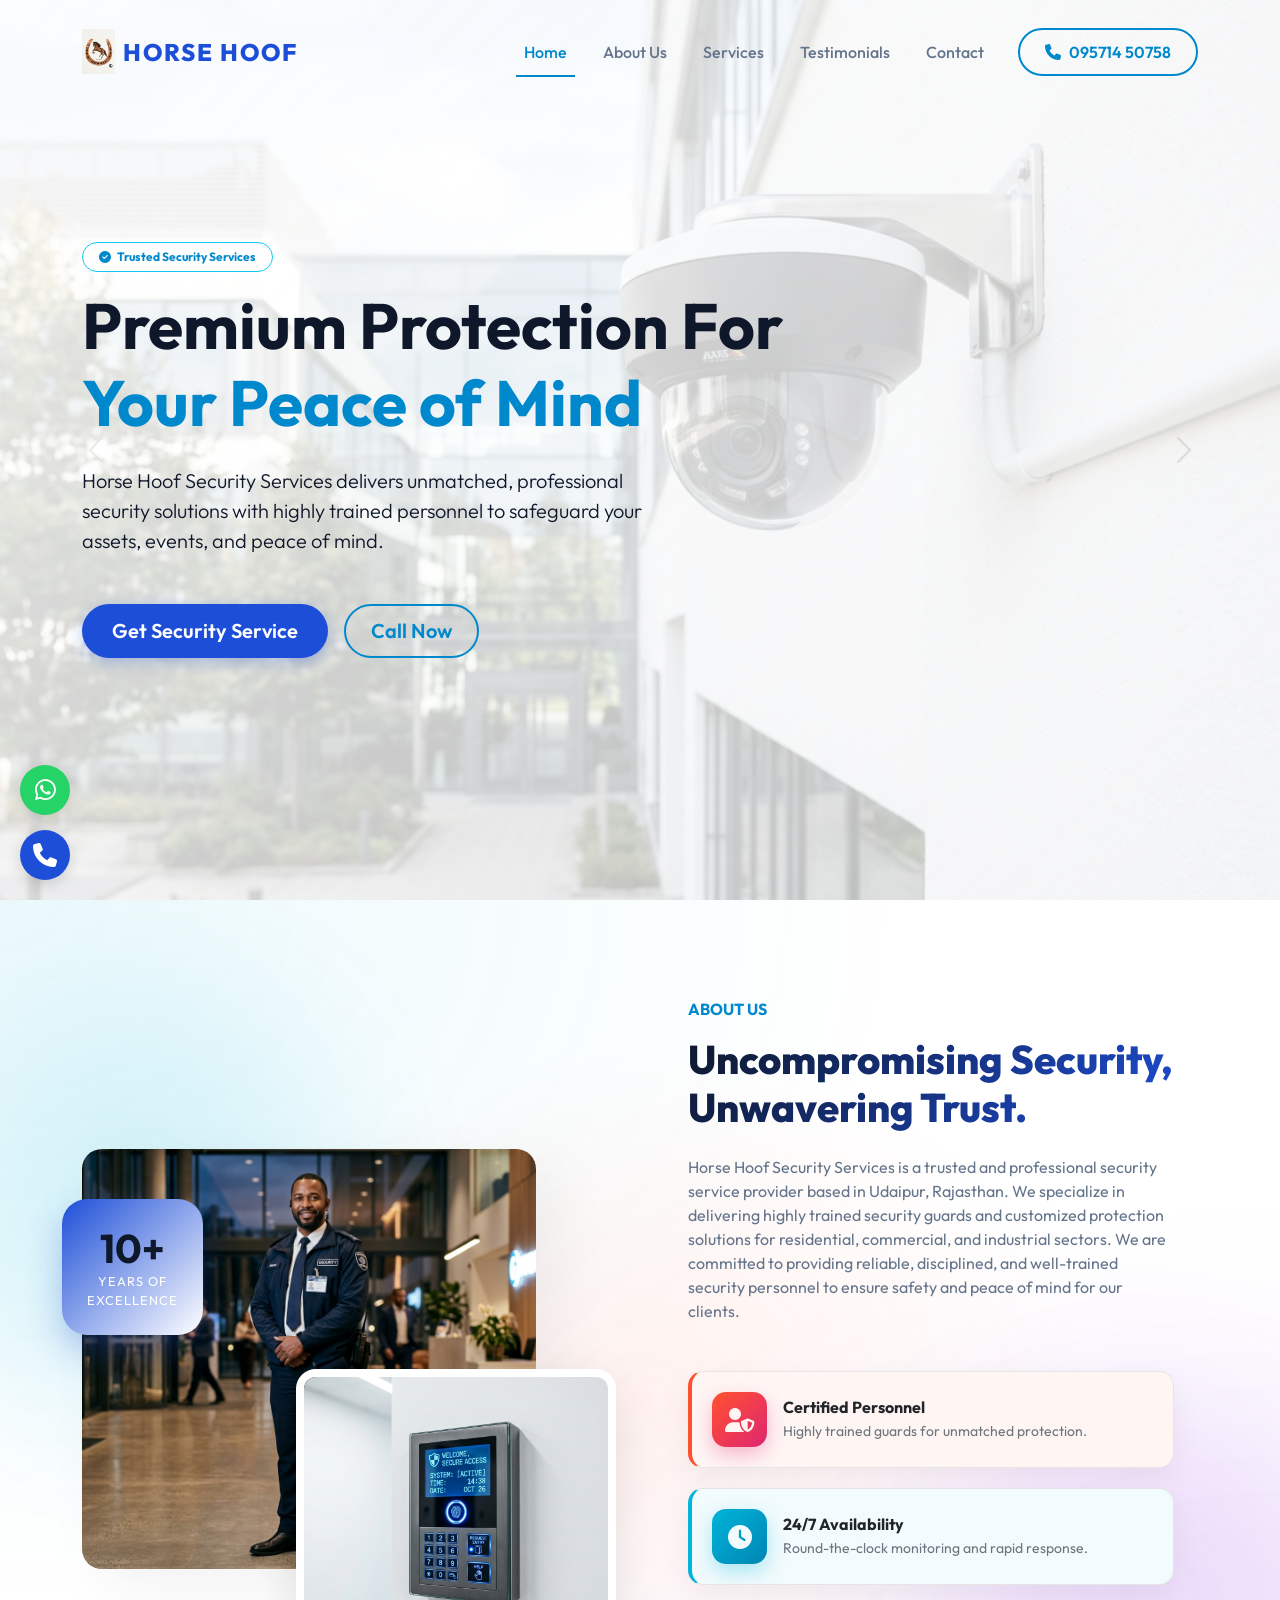
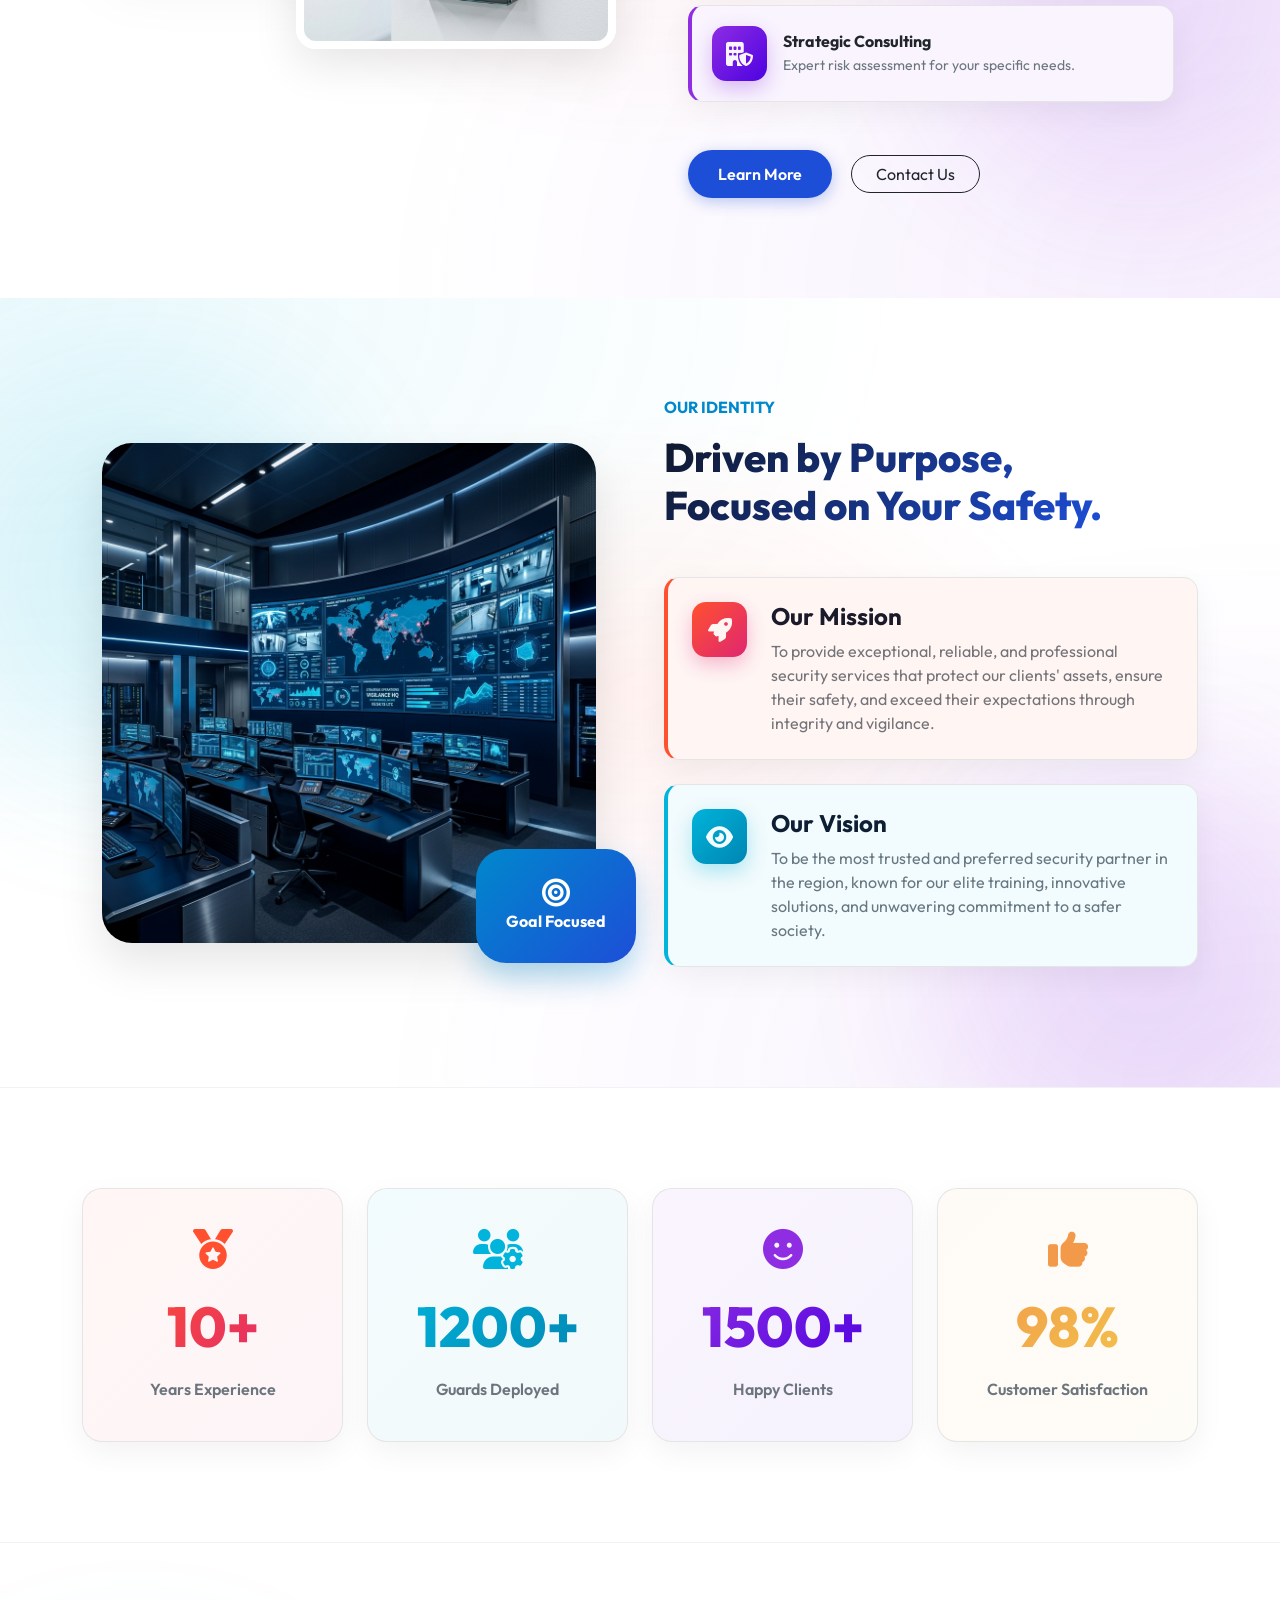
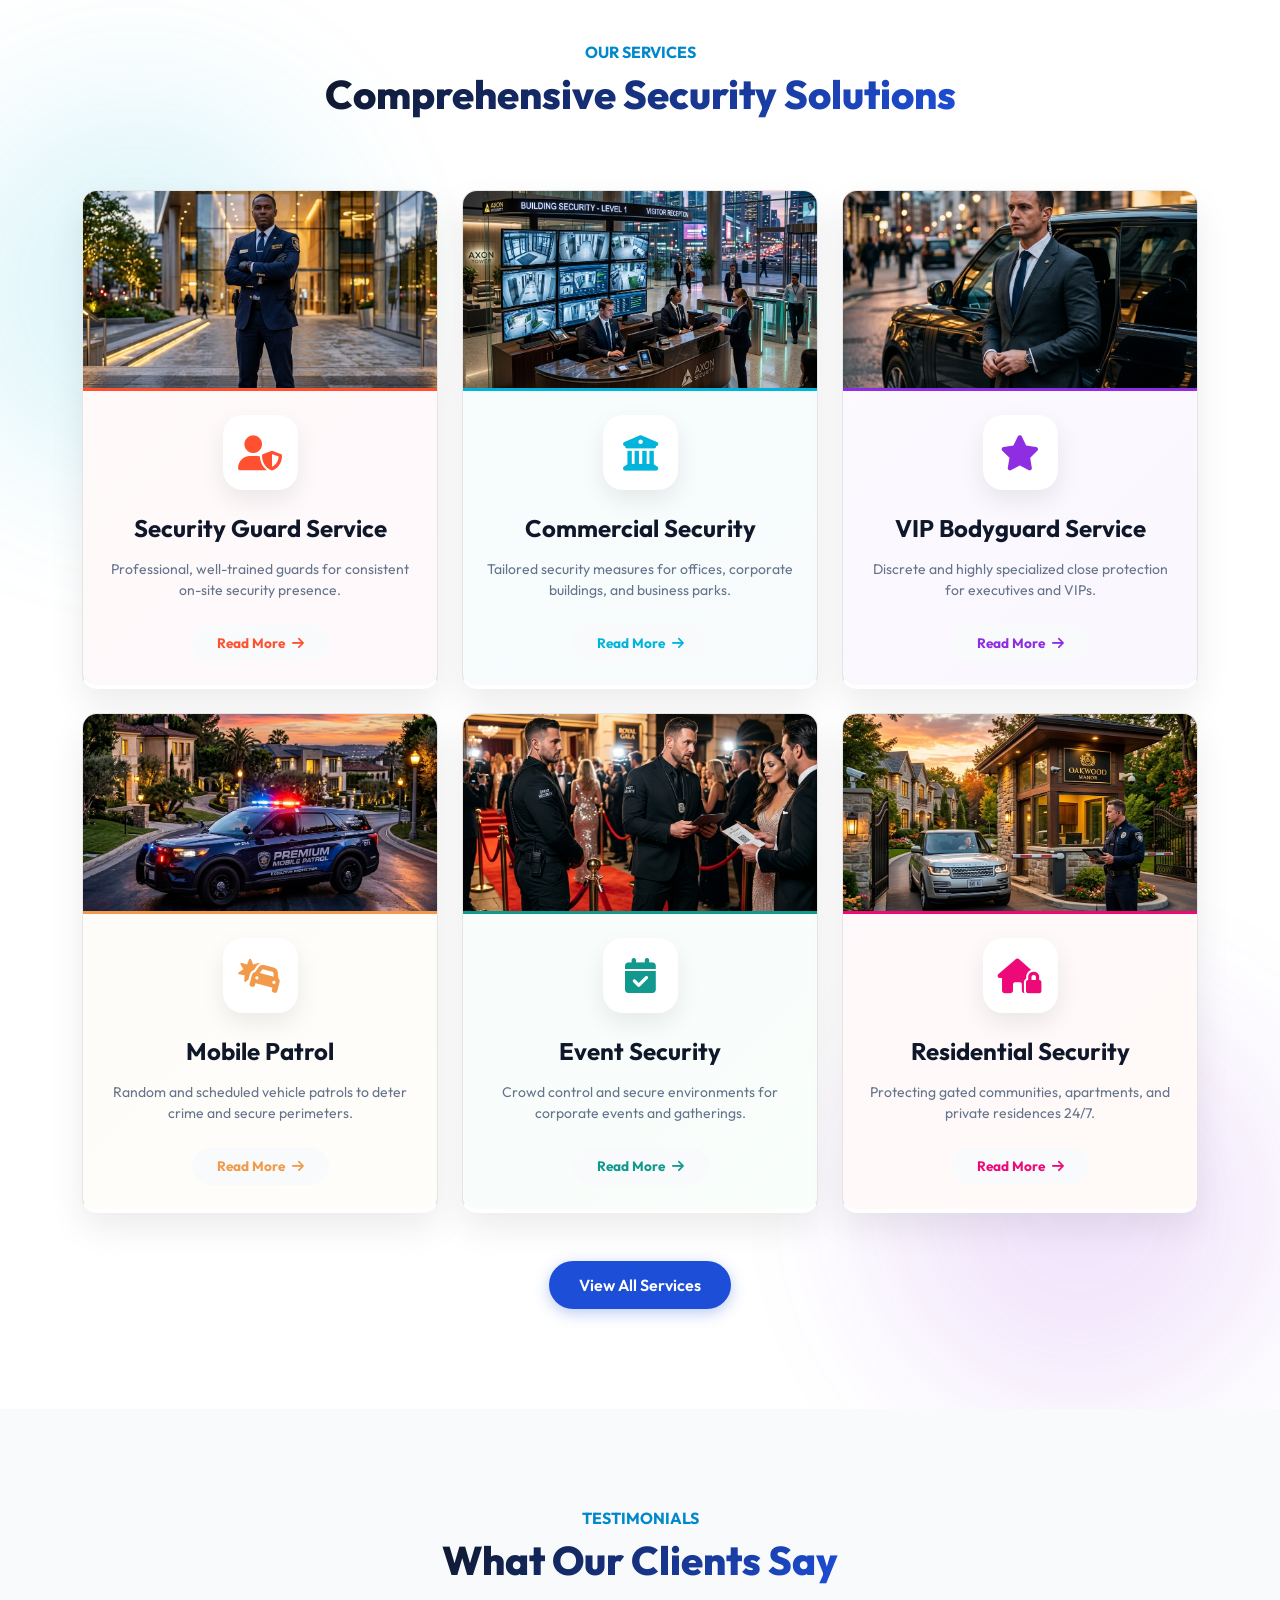
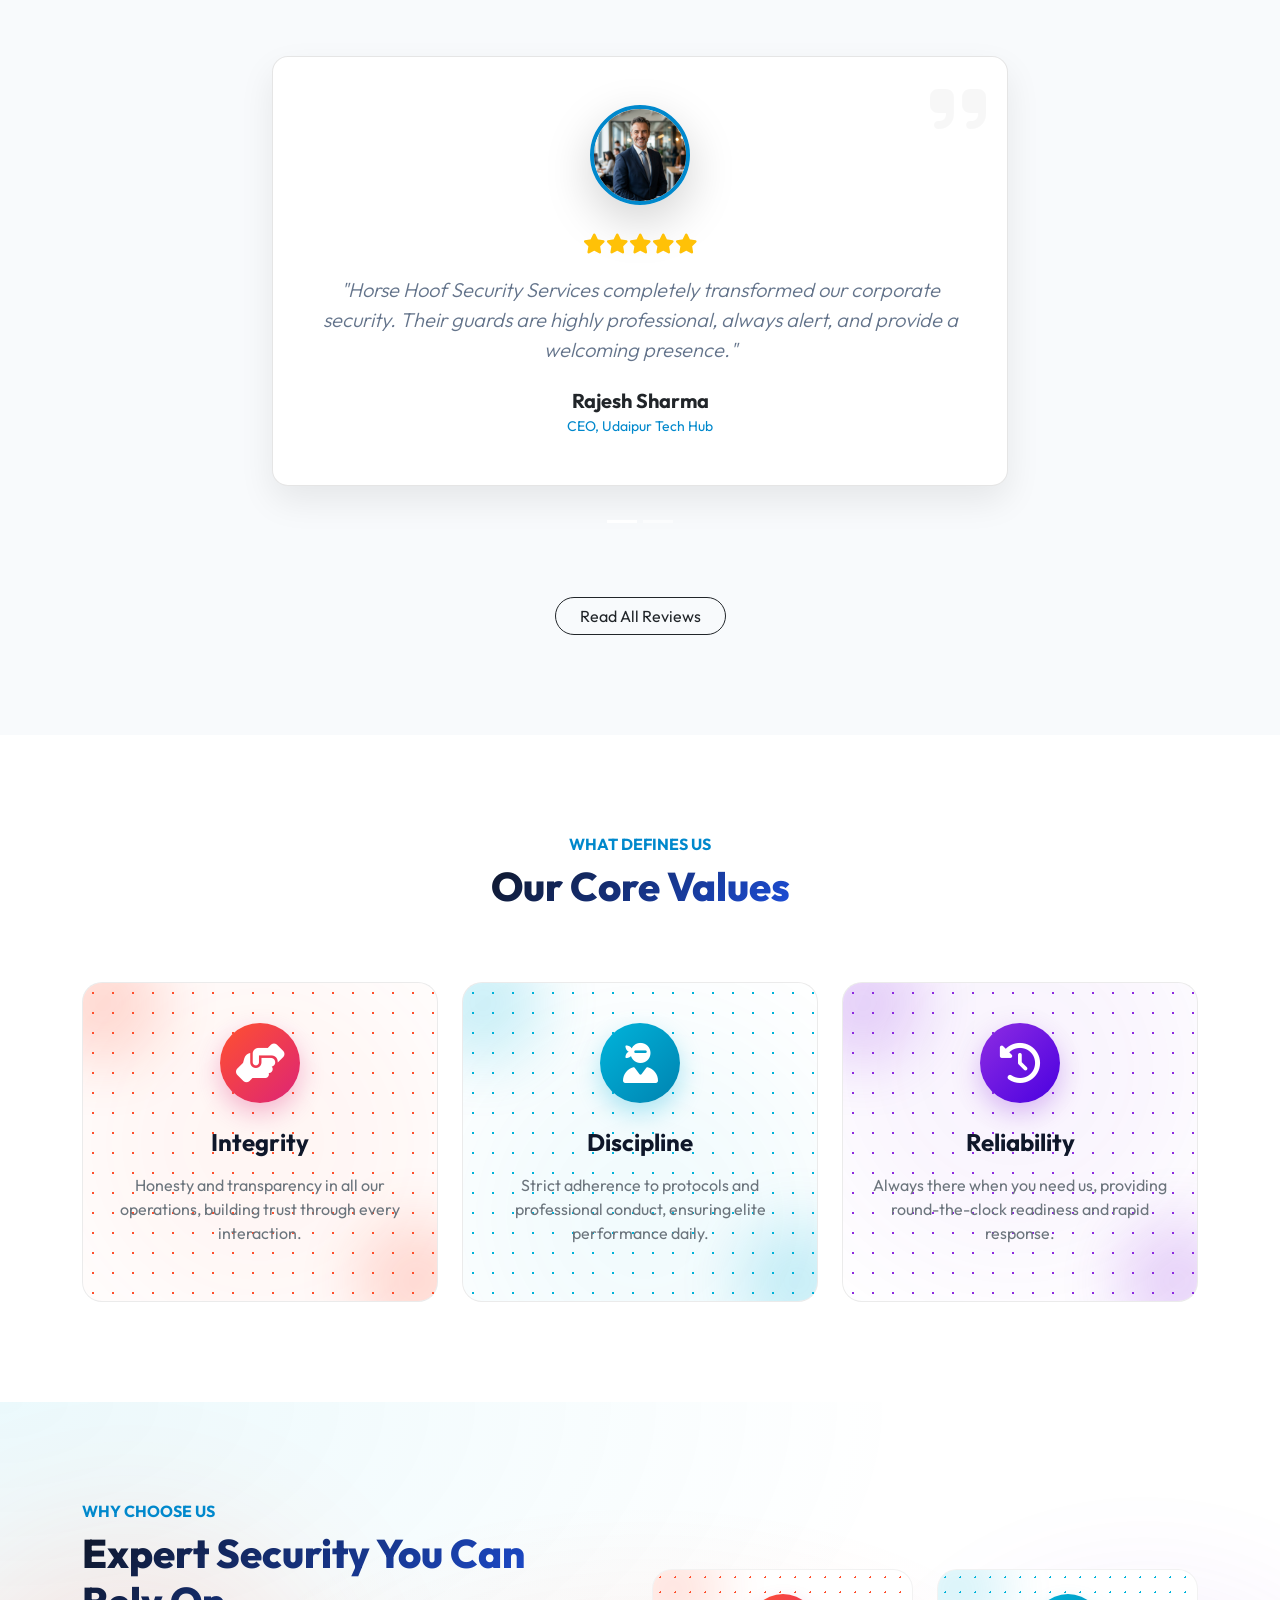
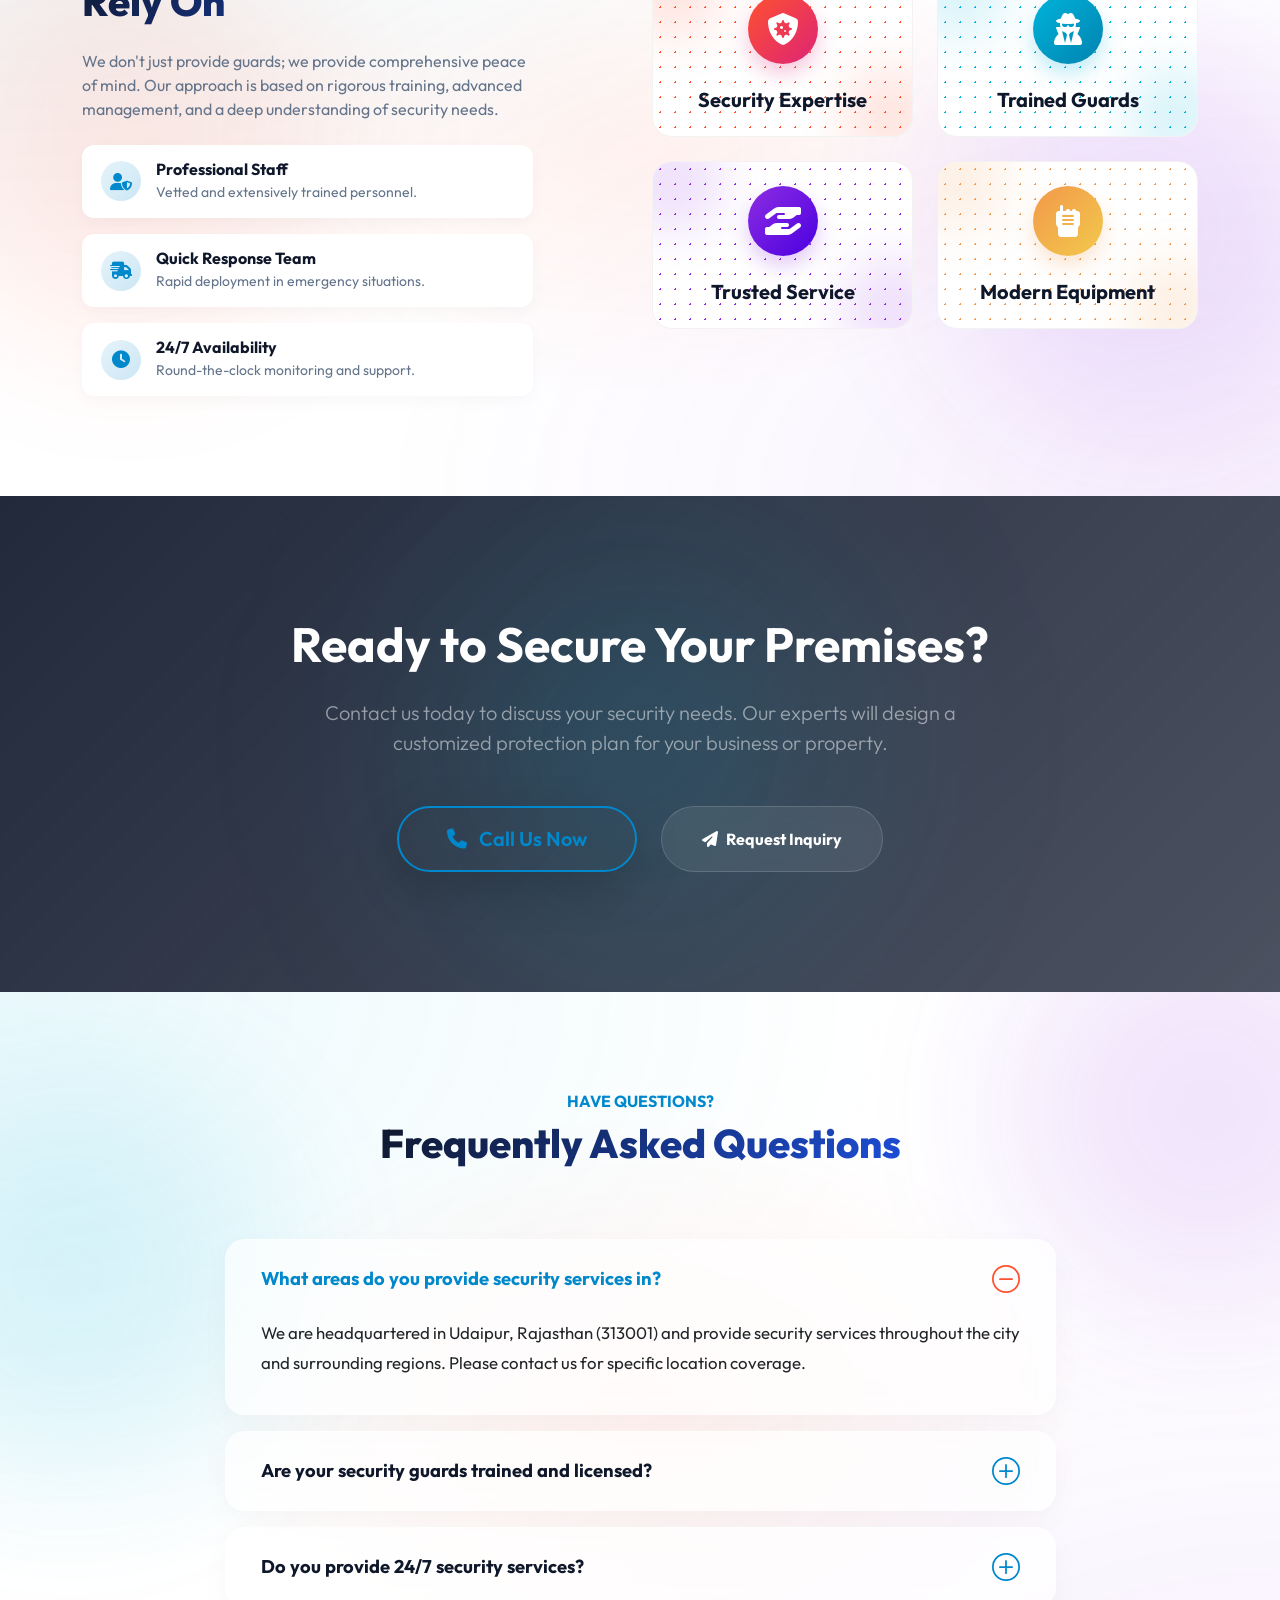
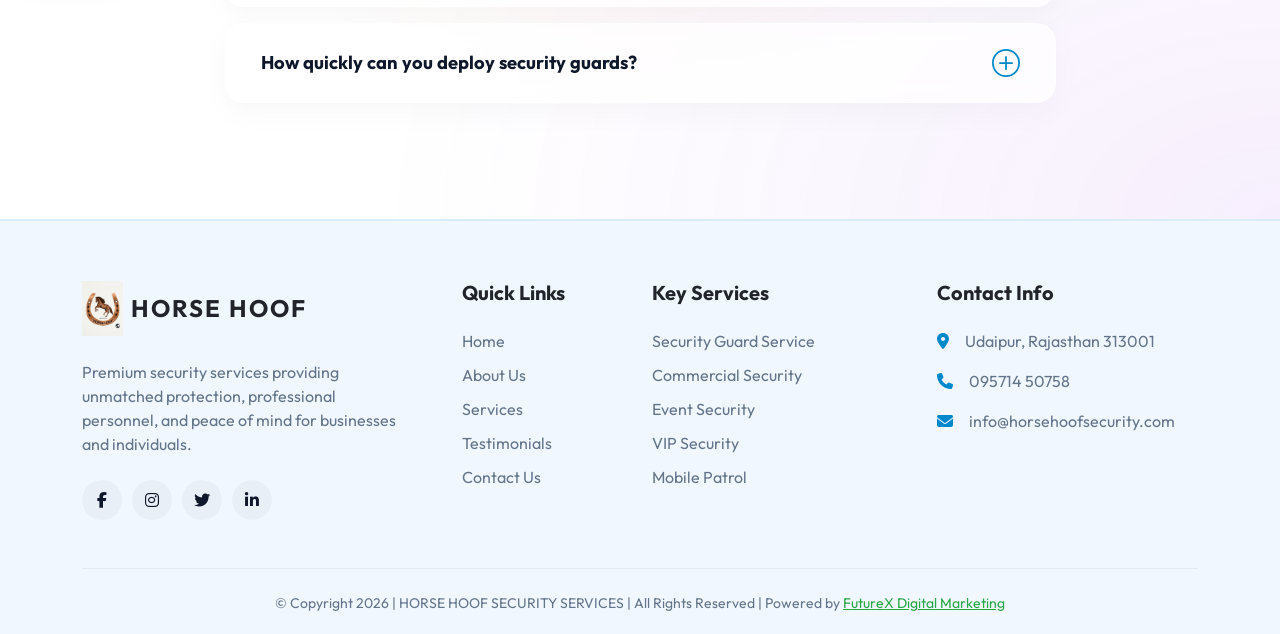
==== index.html @ 769dbdbe "added meta theme-color to all pages" ====
<!DOCTYPE html>
<html lang="en">
<head>
    <meta charset="UTF-8">
    <meta name="viewport" content="width=device-width, initial-scale=1.0">
    <meta name="theme-color" content="#1d4ed8">
    <title>Horse Hoof Security Services</title>
    
    <!-- Google Fonts -->
    <link rel="preconnect" href="https://fonts.googleapis.com">
    <link rel="preconnect" href="https://fonts.gstatic.com" crossorigin>
    <link href="https://fonts.googleapis.com/css2?family=Inter:wght@300;400;500;600;700&family=Outfit:wght@400;600;700;800&display=swap" rel="stylesheet">
    
    <!-- Bootstrap CSS -->
    <link href="https://cdn.jsdelivr.net/npm/bootstrap@5.3.2/dist/css/bootstrap.min.css" rel="stylesheet">
    
    <!-- Font Awesome -->
    <link rel="stylesheet" href="https://cdnjs.cloudflare.com/ajax/libs/font-awesome/6.5.1/css/all.min.css">
    
    <!-- AOS Animation CSS -->
    <link href="https://unpkg.com/aos@2.3.1/dist/aos.css" rel="stylesheet">
    
    <!-- Custom CSS -->
    <link rel="stylesheet" href="css/style.css">
</head>
<body>

    <!-- Navbar -->
    <nav class="navbar navbar-expand-lg fixed-top navbar-light">
        <div class="container">
            <a class="navbar-brand d-flex align-items-center" href="index.html">
                <img src="assets/images/logo.png" alt="Horse Hoof Logo" class="logo-img me-2">
                HORSE HOOF
            </a>
            <button class="navbar-toggler border-0" type="button" data-bs-toggle="collapse" data-bs-target="#navbarNav" aria-controls="navbarNav" aria-expanded="false" aria-label="Toggle navigation">
                <span class="navbar-toggler-icon"></span>
            </button>
            <div class="collapse navbar-collapse" id="navbarNav">
                <ul class="navbar-nav ms-auto align-items-center">
                    <li class="nav-item"><a class="nav-link active" href="index.html">Home</a></li>
                    <li class="nav-item"><a class="nav-link" href="about.html">About Us</a></li>
                    <li class="nav-item"><a class="nav-link" href="services.html">Services</a></li>
                    <li class="nav-item"><a class="nav-link" href="testimonials.html">Testimonials</a></li>
                    <li class="nav-item"><a class="nav-link" href="contact.html">Contact</a></li>
                    <li class="nav-item ms-lg-3 mt-3 mt-lg-0">
                        <a href="tel:09571450758" class="btn btn-neon rounded-pill">
                            <i class="fa-solid fa-phone me-2"></i>095714 50758
                        </a>
                    </li>
                </ul>
            </div>
        </div>
    </nav>

    <main id="page-content">
    <!-- Hero Section -->
    <section class="hero-section text-white position-relative overflow-hidden" id="home">
        <!-- Hero Slider Background -->
        <div id="heroCarousel" class="carousel slide carousel-fade position-absolute top-0 start-0 w-100 h-100" data-bs-ride="carousel" style="z-index: 0;">
            <div class="carousel-inner w-100 h-100">
                <div class="carousel-item active w-100 h-100">
                    <img src="assets/images/hero_slider_1.png" class="d-block w-100 h-100" style="object-fit: cover;" alt="CCTV Security">
                </div>
                <div class="carousel-item w-100 h-100">
                    <img src="assets/images/hero_slider_2.png" class="d-block w-100 h-100" style="object-fit: cover;" alt="Bank Vault Security">
                </div>
                <div class="carousel-item w-100 h-100">
                    <img src="assets/images/hero_slider_3.png" class="d-block w-100 h-100" style="object-fit: cover;" alt="Security Patrol Vehicles">
                </div>
            </div>
            <!-- Slider Controls -->
            <button class="carousel-control-prev" type="button" data-bs-target="#heroCarousel" data-bs-slide="prev" style="z-index: 5;">
                <span class="carousel-control-prev-icon" aria-hidden="true" style="filter: invert(1);"></span>
                <span class="visually-hidden">Previous</span>
            </button>
            <button class="carousel-control-next" type="button" data-bs-target="#heroCarousel" data-bs-slide="next" style="z-index: 5;">
                <span class="carousel-control-next-icon" aria-hidden="true" style="filter: invert(1);"></span>
                <span class="visually-hidden">Next</span>
            </button>
        </div>
        
        <div class="hero-overlay" style="z-index: 1;"></div>
        <div class="container hero-content text-center text-lg-start position-relative" style="z-index: 2;">
            <div class="row align-items-center">
                <div class="col-lg-8" data-aos="fade-up" data-aos-duration="1000">
                    <span class="badge bg-transparent border border-info text-neon mb-3 py-2 px-3 rounded-pill">
                        <i class="fa-solid fa-check-circle me-1"></i> Trusted Security Services
                    </span>
                    <h1 class="hero-title fw-bold mb-4">
                        Premium Protection For<br>
                        <span class="text-neon">Your Peace of Mind</span>
                    </h1>
                    <p class="lead mb-5 text-silver" style="max-width: 600px;">
                        Horse Hoof Security Services delivers unmatched, professional security solutions with highly trained personnel to safeguard your assets, events, and peace of mind.
                    </p>
                    <div class="d-flex flex-column flex-sm-row gap-3 justify-content-center justify-content-lg-start">
                        <a href="services.html" class="btn btn-royal btn-lg">Get Security Service</a>
                        <a href="tel:09571450758" class="btn btn-neon btn-lg">Call Now</a>
                    </div>
                </div>
            </div>
        </div>
    </section>

    <!-- About Section -->
    <section class="section-padding bg-mesh position-relative overflow-hidden" id="about">
        <div class="vibrant-blob blob-cyan"></div>
        <div class="vibrant-blob blob-purple"></div>
        
        <div class="container">
            <div class="row align-items-center g-5">
                <div class="col-lg-6" data-aos="fade-right">
                    <div class="about-image-stack">
                        <div class="experience-badge-premium" data-aos="zoom-in" data-aos-delay="500">
                            <h3 class="fw-bold">10+</h3>
                            <p>Years of <br>Excellence</p>
                        </div>
                        <img src="assets/images/about_img.png" alt="Security Services" class="about-img-1">
                        <img src="assets/images/about_img_2.png" alt="High Security" class="about-img-2" data-aos="fade-up" data-aos-delay="300">
                    </div>
                </div>
                <div class="col-lg-6 px-lg-5" data-aos="fade-left">
                    <h6 class="text-neon text-uppercase fw-bold letter-spacing-1 mb-3">About Us</h6>
                    <h2 class="section-title mb-4">Uncompromising Security, <br>Unwavering Trust.</h2>
                    <p class="text-silver mb-5">Horse Hoof Security Services is a trusted and professional security service provider based in Udaipur, Rajasthan. We specialize in delivering highly trained security guards and customized protection solutions for residential, commercial, and industrial sectors. We are committed to providing reliable, disciplined, and well-trained security personnel to ensure safety and peace of mind for our clients.</p>
                    
                    <div class="about-features">
                        <div class="about-feature-box feature-variant-1 d-flex align-items-center">
                            <div class="icon-box-vibrant me-3">
                                <i class="fa-solid fa-user-shield"></i>
                            </div>
                            <div class="position-relative z-1">
                                <h6 class="mb-1 fw-bold text-dark">Certified Personnel</h6>
                                <p class="mb-0 text-secondary small">Highly trained guards for unmatched protection.</p>
                            </div>
                        </div>
                        <div class="about-feature-box feature-variant-2 d-flex align-items-center">
                            <div class="icon-box-vibrant me-3">
                                <i class="fa-solid fa-clock"></i>
                            </div>
                            <div class="position-relative z-1">
                                <h6 class="mb-1 fw-bold text-dark">24/7 Availability</h6>
                                <p class="mb-0 text-secondary small">Round-the-clock monitoring and rapid response.</p>
                            </div>
                        </div>
                        <div class="about-feature-box feature-variant-3 d-flex align-items-center">
                            <div class="icon-box-vibrant me-3">
                                <i class="fa-solid fa-building-shield"></i>
                            </div>
                            <div class="position-relative z-1">
                                <h6 class="mb-1 fw-bold text-dark">Strategic Consulting</h6>
                                <p class="mb-0 text-secondary small">Expert risk assessment for your specific needs.</p>
                            </div>
                        </div>
                    </div>
                    
                    <div class="mt-5">
                        <a href="about.html" class="btn btn-royal me-3">Learn More</a>
                        <a href="contact.html" class="btn btn-outline-dark rounded-pill px-4">Contact Us</a>
                    </div>
                </div>
            </div>
        </div>
    </section>

    <!-- Mission & Vision Section -->
    <section class="section-padding bg-mesh position-relative overflow-hidden">
        <div class="vibrant-blob blob-cyan"></div>
        <div class="vibrant-blob blob-purple" style="bottom: -10%; right: -5%;"></div>
        <div class="container">
            <div class="row g-5 align-items-center">
                <div class="col-lg-6" data-aos="fade-right">
                    <div class="mission-vision-img-stack">
                        <img src="assets/images/mission_vision.png" alt="Mission & Vision" class="mv-img-1">
                        <div class="experience-badge-mini" data-aos="zoom-in" data-aos-delay="400">
                            <i class="fa-solid fa-bullseye fs-3"></i>
                            <p class="mb-0 fw-bold">Goal Focused</p>
                        </div>
                    </div>
                </div>
                <div class="col-lg-6" data-aos="fade-left">
                    <div class="mb-4">
                        <h6 class="text-neon text-uppercase fw-bold letter-spacing-1 mb-3">Our Identity</h6>
                        <h2 class="section-title mb-4 text-start">Driven by Purpose, <br>Focused on Your Safety.</h2>
                    </div>
                    
                    <div class="mission-vision-cards">
                        <div class="about-feature-box feature-variant-1 mb-4 p-4">
                            <div class="d-flex align-items-start">
                                <div class="icon-box-vibrant me-4">
                                    <i class="fa-solid fa-rocket"></i>
                                </div>
                                <div>
                                    <h4 class="fw-bold mb-2">Our Mission</h4>
                                    <p class="text-secondary mb-0">To provide exceptional, reliable, and professional security services that protect our clients' assets, ensure their safety, and exceed their expectations through integrity and vigilance.</p>
                                </div>
                            </div>
                        </div>
                        
                        <div class="about-feature-box feature-variant-2 p-4">
                            <div class="d-flex align-items-start">
                                <div class="icon-box-vibrant me-4">
                                    <i class="fa-solid fa-eye"></i>
                                </div>
                                <div>
                                    <h4 class="fw-bold mb-2">Our Vision</h4>
                                    <p class="text-secondary mb-0">To be the most trusted and preferred security partner in the region, known for our elite training, innovative solutions, and unwavering commitment to a safer society.</p>
                                </div>
                            </div>
                        </div>
                    </div>
                </div>
            </div>
        </div>
    </section>

    <!-- Key Metrics Section -->
    <section class="section-padding metrics-section border-top border-bottom" style="border-color: rgba(0,0,0,0.05) !important;">
        <div class="container">
            <div class="row g-4">
                <div class="col-6 col-md-3" data-aos="zoom-in" data-aos-delay="100">
                    <div class="metric-box metric-variant-1 h-100">
                        <i class="fa-solid fa-medal metric-icon"></i>
                        <div class="metric-number"><span class="counter-value" data-target="10">0</span>+</div>
                        <p class="text-secondary fw-semibold mb-0">Years Experience</p>
                    </div>
                </div>
                <div class="col-6 col-md-3" data-aos="zoom-in" data-aos-delay="200">
                    <div class="metric-box metric-variant-2 h-100">
                        <i class="fa-solid fa-users-gear metric-icon"></i>
                        <div class="metric-number"><span class="counter-value" data-target="1200">0</span>+</div>
                        <p class="text-secondary fw-semibold mb-0">Guards Deployed</p>
                    </div>
                </div>
                <div class="col-6 col-md-3" data-aos="zoom-in" data-aos-delay="300">
                    <div class="metric-box metric-variant-3 h-100">
                        <i class="fa-solid fa-face-smile metric-icon"></i>
                        <div class="metric-number"><span class="counter-value" data-target="1500">0</span>+</div>
                        <p class="text-secondary fw-semibold mb-0">Happy Clients</p>
                    </div>
                </div>
                <div class="col-6 col-md-3" data-aos="zoom-in" data-aos-delay="400">
                    <div class="metric-box metric-variant-4 h-100">
                        <i class="fa-solid fa-thumbs-up metric-icon"></i>
                        <div class="metric-number"><span class="counter-value" data-target="98">0</span>%</div>
                        <p class="text-secondary fw-semibold mb-0">Customer Satisfaction</p>
                    </div>
                </div>
            </div>
        </div>
    </section>

    <!-- Services Section -->
    <section class="section-padding" id="services">
        <div class="vibrant-blob blob-cyan"></div>
        <div class="vibrant-blob blob-purple" style="bottom: 0; right: 0; top: auto;"></div>
        <div class="container">
            <div class="text-center mb-5" data-aos="fade-up">
                <h6 class="text-neon text-uppercase fw-bold letter-spacing-1">Our Services</h6>
                <h2 class="section-title">Comprehensive Security Solutions</h2>
            </div>
            <div class="row g-4">
                <div class="col-md-6 col-lg-4" data-aos="fade-up" data-aos-delay="100">
                    <div class="glass-card service-card service-v1 p-0 h-100 text-center">
                        <div class="service-img-container">
                            <img src="assets/images/service_guard.png" alt="Security Guard Service" class="service-card-img">
                        </div>
                        <div class="p-4">
                            <div class="service-icon-wrapper">
                                <i class="fa-solid fa-user-shield"></i>
                            </div>
                            <h4 class="mb-3">Security Guard Service</h4>
                            <p class="text-silver small mb-4">Professional, well-trained guards for consistent on-site security presence.</p>
                            <a href="services.html" class="read-more-btn">Read More <i class="fa-solid fa-arrow-right ms-1"></i></a>
                        </div>
                    </div>
                </div>
                <div class="col-md-6 col-lg-4" data-aos="fade-up" data-aos-delay="200">
                    <div class="glass-card service-card service-v2 p-0 h-100 text-center">
                        <div class="service-img-container">
                            <img src="assets/images/service_commercial.png" alt="Commercial Security" class="service-card-img">
                        </div>
                        <div class="p-4">
                            <div class="service-icon-wrapper">
                                <i class="fa-solid fa-building-columns"></i>
                            </div>
                            <h4 class="mb-3">Commercial Security</h4>
                            <p class="text-silver small mb-4">Tailored security measures for offices, corporate buildings, and business parks.</p>
                            <a href="services.html" class="read-more-btn">Read More <i class="fa-solid fa-arrow-right ms-1"></i></a>
                        </div>
                    </div>
                </div>
                <div class="col-md-6 col-lg-4" data-aos="fade-up" data-aos-delay="300">
                    <div class="glass-card service-card service-v3 p-0 h-100 text-center">
                        <div class="service-img-container">
                            <img src="assets/images/service_vip.png" alt="VIP Bodyguard Service" class="service-card-img">
                        </div>
                        <div class="p-4">
                            <div class="service-icon-wrapper">
                                <i class="fa-solid fa-star"></i>
                            </div>
                            <h4 class="mb-3">VIP Bodyguard Service</h4>
                            <p class="text-silver small mb-4">Discrete and highly specialized close protection for executives and VIPs.</p>
                            <a href="services.html" class="read-more-btn">Read More <i class="fa-solid fa-arrow-right ms-1"></i></a>
                        </div>
                    </div>
                </div>
                <div class="col-md-6 col-lg-4" data-aos="fade-up" data-aos-delay="400">
                    <div class="glass-card service-card service-v4 p-0 h-100 text-center">
                        <div class="service-img-container">
                            <img src="assets/images/service_patrol.png" alt="Mobile Patrol" class="service-card-img">
                        </div>
                        <div class="p-4">
                            <div class="service-icon-wrapper">
                                <i class="fa-solid fa-car-burst"></i>
                            </div>
                            <h4 class="mb-3">Mobile Patrol</h4>
                            <p class="text-silver small mb-4">Random and scheduled vehicle patrols to deter crime and secure perimeters.</p>
                            <a href="services.html" class="read-more-btn">Read More <i class="fa-solid fa-arrow-right ms-1"></i></a>
                        </div>
                    </div>
                </div>
                <div class="col-md-6 col-lg-4" data-aos="fade-up" data-aos-delay="500">
                    <div class="glass-card service-card service-v5 p-0 h-100 text-center">
                        <div class="service-img-container">
                            <img src="assets/images/service_event.png" alt="Event Security" class="service-card-img">
                        </div>
                        <div class="p-4">
                            <div class="service-icon-wrapper">
                                <i class="fa-solid fa-calendar-check"></i>
                            </div>
                            <h4 class="mb-3">Event Security</h4>
                            <p class="text-silver small mb-4">Crowd control and secure environments for corporate events and gatherings.</p>
                            <a href="services.html" class="read-more-btn">Read More <i class="fa-solid fa-arrow-right ms-1"></i></a>
                        </div>
                    </div>
                </div>
                <div class="col-md-6 col-lg-4" data-aos="fade-up" data-aos-delay="600">
                    <div class="glass-card service-card service-v6 p-0 h-100 text-center">
                        <div class="service-img-container">
                            <img src="assets/images/service_residential.png" alt="Residential Security" class="service-card-img">
                        </div>
                        <div class="p-4">
                            <div class="service-icon-wrapper">
                                <i class="fa-solid fa-house-lock"></i>
                            </div>
                            <h4 class="mb-3">Residential Security</h4>
                            <p class="text-silver small mb-4">Protecting gated communities, apartments, and private residences 24/7.</p>
                            <a href="services.html" class="read-more-btn">Read More <i class="fa-solid fa-arrow-right ms-1"></i></a>
                        </div>
                    </div>
                </div>
            </div>
            <div class="text-center mt-5" data-aos="fade-up">
                <a href="services.html" class="btn btn-royal">View All Services</a>
            </div>
        </div>
    </section>



    <!-- Testimonials Slider -->
    <section class="section-padding bg-darker overflow-hidden position-relative">
        <div class="vibrant-blob blob-cyan" style="opacity: 0.1; left: -10%;"></div>
        <div class="container">
            <div class="text-center mb-5" data-aos="fade-up">
                <h6 class="text-neon text-uppercase fw-bold letter-spacing-1">Testimonials</h6>
                <h2 class="section-title">What Our Clients Say</h2>
            </div>
            
            <div class="row justify-content-center">
                <div class="col-lg-8" data-aos="zoom-in">
                    <div id="homeTestimonialCarousel" class="carousel slide" data-bs-ride="carousel">
                        <div class="carousel-inner glass-panel rounded-4 p-5 text-center position-relative">
                            <i class="fa-solid fa-quote-right quote-icon"></i>
                            
                            <!-- Testimonial 1 -->
                            <div class="carousel-item active">
                                <div class="testimonial-user mb-4">
                                    <img src="assets/images/user_1.png" alt="Rajesh Sharma" class="rounded-circle shadow-lg" style="width: 100px; height: 100px; object-fit: cover; border: 4px solid var(--neon-accent);">
                                </div>
                                <div class="text-warning mb-3 fs-5">
                                    <i class="fa-solid fa-star"></i><i class="fa-solid fa-star"></i><i class="fa-solid fa-star"></i><i class="fa-solid fa-star"></i><i class="fa-solid fa-star"></i>
                                </div>
                                <p class="lead text-silver fst-italic mb-4">"Horse Hoof Security Services completely transformed our corporate security. Their guards are highly professional, always alert, and provide a welcoming presence."</p>
                                <h5 class="fw-bold text-dark mb-0">Rajesh Sharma</h5>
                                <span class="text-neon small">CEO, Udaipur Tech Hub</span>
                            </div>
                            
                            <!-- Testimonial 2 -->
                            <div class="carousel-item">
                                <div class="testimonial-user mb-4">
                                    <img src="assets/images/user_2.png" alt="Anita Desai" class="rounded-circle shadow-lg" style="width: 100px; height: 100px; object-fit: cover; border: 4px solid var(--neon-accent);">
                                </div>
                                <div class="text-warning mb-3 fs-5">
                                    <i class="fa-solid fa-star"></i><i class="fa-solid fa-star"></i><i class="fa-solid fa-star"></i><i class="fa-solid fa-star"></i><i class="fa-solid fa-star"></i>
                                </div>
                                <p class="lead text-silver fst-italic mb-4">"We hired them for our annual gala event, and their crowd control and VIP protection were flawless. The team was discreet yet extremely effective."</p>
                                <h5 class="fw-bold text-dark mb-0">Anita Desai</h5>
                                <span class="text-neon small">Event Director</span>
                            </div>
                        </div>
                        
                        <!-- Carousel Indicators -->
                        <div class="carousel-indicators position-relative mt-4">
                            <button type="button" data-bs-target="#homeTestimonialCarousel" data-bs-slide-to="0" class="active bg-neon"></button>
                            <button type="button" data-bs-target="#homeTestimonialCarousel" data-bs-slide-to="1" class="bg-neon"></button>
                        </div>
                    </div>
                </div>
            </div>
            
            <div class="text-center mt-5" data-aos="fade-up">
                <a href="testimonials.html" class="btn btn-outline-dark rounded-pill px-4">Read All Reviews</a>
            </div>
        </div>
    </section>

    <!-- Core Values Section -->
    <section class="section-padding">
        <div class="container">
            <div class="text-center mb-5" data-aos="fade-up">
                <h6 class="text-neon text-uppercase fw-bold letter-spacing-1">What Defines Us</h6>
                <h2 class="section-title">Our Core Values</h2>
            </div>
            <div class="row justify-content-center g-4">
                <div class="col-md-4 col-sm-6" data-aos="fade-up" data-aos-delay="100">
                    <div class="value-card value-v1">
                        <div class="vibrant-blob blob-orange" style="opacity: 0.05;"></div>
                        <div class="value-icon">
                            <i class="fa-solid fa-handshake-angle"></i>
                        </div>
                        <h4 class="fw-bold mb-3">Integrity</h4>
                        <p class="text-secondary">Honesty and transparency in all our operations, building trust through every interaction.</p>
                    </div>
                </div>
                <div class="col-md-4 col-sm-6" data-aos="fade-up" data-aos-delay="200">
                    <div class="value-card value-v2">
                        <div class="vibrant-blob blob-cyan" style="opacity: 0.05;"></div>
                        <div class="value-icon">
                            <i class="fa-solid fa-user-ninja"></i>
                        </div>
                        <h4 class="fw-bold mb-3">Discipline</h4>
                        <p class="text-secondary">Strict adherence to protocols and professional conduct, ensuring elite performance daily.</p>
                    </div>
                </div>
                <div class="col-md-4 col-sm-6" data-aos="fade-up" data-aos-delay="300">
                    <div class="value-card value-v3">
                        <div class="vibrant-blob blob-purple" style="opacity: 0.05;"></div>
                        <div class="value-icon">
                            <i class="fa-solid fa-clock-rotate-left"></i>
                        </div>
                        <h4 class="fw-bold mb-3">Reliability</h4>
                        <p class="text-secondary">Always there when you need us, providing round-the-clock readiness and rapid response.</p>
                    </div>
                </div>
            </div>
        </div>
    </section>

    <!-- Why Choose Us -->
    <section class="section-padding bg-mesh position-relative overflow-hidden">
        <div class="vibrant-blob blob-purple"></div>
        <div class="vibrant-blob blob-orange" style="top: auto; bottom: -5%; left: 10%;"></div>
        <div class="container">
            <div class="row align-items-center">
                <div class="col-lg-5 mb-5 mb-lg-0" data-aos="fade-right">
                    <h6 class="text-neon text-uppercase fw-bold">Why Choose Us</h6>
                    <h2 class="section-title mb-4">Expert Security You Can Rely On</h2>
                    <p class="text-silver mb-4">We don't just provide guards; we provide comprehensive peace of mind. Our approach is based on rigorous training, advanced management, and a deep understanding of security needs.</p>
                    
                    <div class="choose-list-item mb-3">
                        <div class="choose-list-icon"><i class="fa-solid fa-user-shield"></i></div>
                        <div><h6 class="mb-0 fw-bold">Professional Staff</h6><small class="text-silver">Vetted and extensively trained personnel.</small></div>
                    </div>
                    <div class="choose-list-item mb-3">
                        <div class="choose-list-icon"><i class="fa-solid fa-truck-fast"></i></div>
                        <div><h6 class="mb-0 fw-bold">Quick Response Team</h6><small class="text-silver">Rapid deployment in emergency situations.</small></div>
                    </div>
                    <div class="choose-list-item">
                        <div class="choose-list-icon"><i class="fa-solid fa-clock"></i></div>
                        <div><h6 class="mb-0 fw-bold">24/7 Availability</h6><small class="text-silver">Round-the-clock monitoring and support.</small></div>
                    </div>
                </div>
                <div class="col-lg-6 offset-lg-1" data-aos="fade-left">
                    <div class="row g-4">
                        <div class="col-sm-6">
                            <div class="choose-card choose-v1 p-4 text-center h-100 d-flex flex-column justify-content-center">
                                <div class="icon-wrapper"><i class="fa-solid fa-shield-virus"></i></div>
                                <h5 class="fw-bold mb-0">Security Expertise</h5>
                            </div>
                        </div>
                        <div class="col-sm-6">
                            <div class="choose-card choose-v2 p-4 text-center h-100 d-flex flex-column justify-content-center">
                                <div class="icon-wrapper"><i class="fa-solid fa-user-secret"></i></div>
                                <h5 class="fw-bold mb-0">Trained Guards</h5>
                            </div>
                        </div>
                        <div class="col-sm-6">
                            <div class="choose-card choose-v3 p-4 text-center h-100 d-flex flex-column justify-content-center">
                                <div class="icon-wrapper"><i class="fa-solid fa-hand-holding-hand"></i></div>
                                <h5 class="fw-bold mb-0">Trusted Service</h5>
                            </div>
                        </div>
                        <div class="col-sm-6">
                            <div class="choose-card choose-v4 p-4 text-center h-100 d-flex flex-column justify-content-center">
                                <div class="icon-wrapper"><i class="fa-solid fa-walkie-talkie"></i></div>
                                <h5 class="fw-bold mb-0">Modern Equipment</h5>
                            </div>
                        </div>
                    </div>
                </div>
            </div>
        </div>
    </section>

    <!-- CTA Section -->
    <section class="cta-premium">
        <div class="cta-glow"></div>
        <div class="container text-center" data-aos="zoom-in">
            <h2 class="text-white fw-bold mb-4 display-5">Ready to Secure Your Premises?</h2>
            <p class="text-white-50 lead mb-5 mx-auto" style="max-width: 700px;">Contact us today to discuss your security needs. Our experts will design a customized protection plan for your business or property.</p>
            <div class="d-flex justify-content-center gap-4 flex-wrap">
                <a href="tel:09571450758" class="btn btn-neon btn-lg px-5 py-3 rounded-pill shadow-lg">
                    <i class="fa-solid fa-phone me-2"></i> Call Us Now
                </a>
                <a href="contact.html" class="btn-glass-premium">
                    <i class="fa-solid fa-paper-plane me-2"></i> Request Inquiry
                </a>
            </div>
        </div>
    </section>

    <!-- FAQ Section -->
    <section class="section-padding bg-mesh position-relative overflow-hidden">
        <div class="vibrant-blob blob-purple" style="top: -10%; right: -10%;"></div>
        <div class="vibrant-blob blob-cyan" style="bottom: -10%; left: -10%;"></div>
        <div class="container">
            <div class="text-center mb-5" data-aos="fade-up">
                <h6 class="text-neon text-uppercase fw-bold letter-spacing-1">Have Questions?</h6>
                <h2 class="section-title">Frequently Asked Questions</h2>
            </div>
            <div class="row justify-content-center">
                <div class="col-lg-9" data-aos="fade-up">
                    <div class="accordion" id="faqAccordion">
                        <!-- FAQ 1 -->
                        <div class="accordion-item glass-panel mb-3">
                            <h2 class="accordion-header" id="headingOne">
                                <button class="accordion-button" type="button" data-bs-toggle="collapse" data-bs-target="#collapseOne" aria-expanded="true" aria-controls="collapseOne">
                                    What areas do you provide security services in?
                                </button>
                            </h2>
                            <div id="collapseOne" class="accordion-collapse collapse show" aria-labelledby="headingOne" data-bs-parent="#faqAccordion">
                                <div class="accordion-body">
                                    We are headquartered in Udaipur, Rajasthan (313001) and provide security services throughout the city and surrounding regions. Please contact us for specific location coverage.
                                </div>
                            </div>
                        </div>
                        <!-- FAQ 2 -->
                        <div class="accordion-item glass-panel mb-3">
                            <h2 class="accordion-header" id="headingTwo">
                                <button class="accordion-button collapsed" type="button" data-bs-toggle="collapse" data-bs-target="#collapseTwo" aria-expanded="false" aria-controls="collapseTwo">
                                    Are your security guards trained and licensed?
                                </button>
                            </h2>
                            <div id="collapseTwo" class="accordion-collapse collapse" aria-labelledby="headingTwo" data-bs-parent="#faqAccordion">
                                <div class="accordion-body">
                                    Absolutely. All our security personnel undergo rigorous background checks and receive comprehensive training before deployment. They are fully qualified to handle various security scenarios.
                                </div>
                            </div>
                        </div>
                        <!-- FAQ 3 -->
                        <div class="accordion-item glass-panel mb-3">
                            <h2 class="accordion-header" id="headingThree">
                                <button class="accordion-button collapsed" type="button" data-bs-toggle="collapse" data-bs-target="#collapseThree" aria-expanded="false" aria-controls="collapseThree">
                                    Do you provide 24/7 security services?
                                </button>
                            </h2>
                            <div id="collapseThree" class="accordion-collapse collapse" aria-labelledby="headingThree" data-bs-parent="#faqAccordion">
                                <div class="accordion-body">
                                    Yes, we operate 24/7, 365 days a year. Our control room and rapid response teams are always on standby to ensure continuous protection for our clients.
                                </div>
                            </div>
                        </div>
                        <!-- FAQ 4 -->
                        <div class="accordion-item glass-panel mb-3">
                            <h2 class="accordion-header" id="headingFour">
                                <button class="accordion-button collapsed" type="button" data-bs-toggle="collapse" data-bs-target="#collapseFour" aria-expanded="false" aria-controls="collapseFour">
                                    How quickly can you deploy security guards?
                                </button>
                            </h2>
                            <div id="collapseFour" class="accordion-collapse collapse" aria-labelledby="headingFour" data-bs-parent="#faqAccordion">
                                <div class="accordion-body">
                                    In emergency situations, we can deploy a rapid response team immediately. For standard contracts, we can usually implement a fully staffed security solution within 24 to 48 hours.
                                </div>
                            </div>
                        </div>
                    </div>
                </div>
            </div>
        </div>
    </section>

    <!-- Footer -->
    <footer>
        <div class="vibrant-blob blob-cyan" style="bottom: -15%; left: -10%; opacity: 0.1;"></div>
        <div class="vibrant-blob blob-purple" style="top: -15%; right: -10%; opacity: 0.1;"></div>
        <div class="container">
            <div class="row g-4 mb-5">
                <div class="col-lg-4 col-md-6">
                    <a class="navbar-brand d-flex align-items-center mb-4" href="index.html">
                        <img src="assets/images/logo.png" alt="Horse Hoof Logo" class="logo-img me-2" style="height: 55px;">
                        <span class="fs-4 fw-bold text-dark">HORSE HOOF</span>
                    </a>
                    <p class="text-silver pe-lg-4">Premium security services providing unmatched protection, professional personnel, and peace of mind for businesses and individuals.</p>
                    <div class="d-flex mt-4">
                        <a href="#" class="social-icon"><i class="fa-brands fa-facebook-f"></i></a>
                        <a href="#" class="social-icon"><i class="fa-brands fa-instagram"></i></a>
                        <a href="#" class="social-icon"><i class="fa-brands fa-twitter"></i></a>
                        <a href="#" class="social-icon"><i class="fa-brands fa-linkedin-in"></i></a>
                    </div>
                </div>
                <div class="col-lg-2 col-md-6">
                    <h5 class="text-dark fw-bold mb-4">Quick Links</h5>
                    <div class="footer-links">
                        <a href="index.html">Home</a>
                        <a href="about.html">About Us</a>
                        <a href="services.html">Services</a>
                        <a href="testimonials.html">Testimonials</a>
                        <a href="contact.html">Contact Us</a>
                    </div>
                </div>
                <div class="col-lg-3 col-md-6">
                    <h5 class="text-dark fw-bold mb-4">Key Services</h5>
                    <div class="footer-links">
                        <a href="services.html">Security Guard Service</a>
                        <a href="services.html">Commercial Security</a>
                        <a href="services.html">Event Security</a>
                        <a href="services.html">VIP Security</a>
                        <a href="services.html">Mobile Patrol</a>
                    </div>
                </div>
                <div class="col-lg-3 col-md-6">
                    <h5 class="text-dark fw-bold mb-4">Contact Info</h5>
                    <ul class="list-unstyled text-silver">
                        <li class="mb-3 d-flex align-items-start">
                            <i class="fa-solid fa-location-dot mt-1 me-3 text-neon"></i>
                            <span>Udaipur, Rajasthan 313001</span>
                        </li>
                        <li class="mb-3 d-flex align-items-start">
                            <i class="fa-solid fa-phone mt-1 me-3 text-neon"></i>
                            <span>095714 50758</span>
                        </li>
                        <li class="mb-3 d-flex align-items-start">
                            <i class="fa-solid fa-envelope mt-1 me-3 text-neon"></i>
                            <span>info@horsehoofsecurity.com</span>
                        </li>
                    </ul>
                </div>
            </div>
            <div class="text-center pt-4 border-top" style="border-color: rgba(0,0,0,0.05) !important;">
                <p class="text-silver mb-0 small">©️ Copyright 2026 | HORSE HOOF SECURITY SERVICES | All Rights Reserved | Powered by <a href="https://www.futurexdigitalmarketing.com/" target="_blank" rel="noopener" style="color: #28a745;"> FutureX Digital Marketing</a></p>
            </div>
        </div>
    </footer>

    </main>

    <!-- Floating Buttons -->
    <div class="floating-btns">
        <a href="https://wa.me/919571450758" class="float-btn float-whatsapp" target="_blank" title="WhatsApp Us">
            <i class="fa-brands fa-whatsapp"></i>
        </a>
        <a href="tel:09571450758" class="float-btn float-call" title="Call Us">
            <i class="fa-solid fa-phone"></i>
        </a>
    </div>
    
    <a href="#" class="scroll-top" title="Scroll to Top">
        <i class="fa-solid fa-arrow-up"></i>
    </a>

    <!-- Scripts -->
    <script src="https://cdn.jsdelivr.net/npm/bootstrap@5.3.2/dist/js/bootstrap.bundle.min.js"></script>
    <script src="https://unpkg.com/aos@2.3.1/dist/aos.js"></script>
    <script src="js/main.js"></script>
    <script src="js/ajax-nav.js"></script>
</body>
</html>
---- css/style.css ----
:root {
  --primary-light: #ffffff;
  --secondary-light: #f8fafc;
  --royal-blue: #1d4ed8;
  --neon-accent: #0088cc; /* Darkened neon for readability on light bg */
  --silver: #64748b; /* Muted slate for text */
  --text-dark: #0f172a;
  --glass-bg: rgba(255, 255, 255, 0.7);
  --glass-border: rgba(255, 255, 255, 0.2);
  --glass-shadow: 0 15px 35px rgba(0, 0, 0, 0.1);
  --mesh-gradient: radial-gradient(at 0% 0%, rgba(0, 180, 219, 0.08) 0, transparent 50%), 
                   radial-gradient(at 50% 50%, rgba(255, 81, 47, 0.08) 0, transparent 50%), 
                   radial-gradient(at 100% 100%, rgba(142, 45, 226, 0.08) 0, transparent 50%);
}

body {
  font-family: 'Outfit', sans-serif;
  background: var(--primary-light);
  color: var(--text-dark);
  overflow-x: hidden;
  position: relative;
}

body::before {
  content: '';
  position: fixed;
  top: 0; left: 0; right: 0; bottom: 0;
  background: var(--mesh-gradient);
  z-index: -2;
}

/* Scrollbar */
::-webkit-scrollbar { width: 10px; }
::-webkit-scrollbar-track { background: var(--secondary-light); }
::-webkit-scrollbar-thumb { background: var(--royal-blue); border-radius: 5px; }
::-webkit-scrollbar-thumb:hover { background: var(--neon-accent); }

/* Typography */
h1, h2, h3, h4, h5, h6 { font-family: 'Outfit', sans-serif; font-weight: 700; color: var(--text-dark); }
.text-neon { color: var(--neon-accent); text-shadow: none; }
.text-silver { color: var(--silver); }
.text-royal { color: var(--royal-blue); }

/* Glassmorphism */
.glass-panel {
  background: #ffffff;
  border: 1px solid rgba(0, 0, 0, 0.1);
  box-shadow: 0 15px 35px rgba(0, 0, 0, 0.08);
  border-radius: 1rem;
}

.glass-card {
  background: #ffffff;
  border: 1px solid rgba(0,0,0,0.1);
  border-radius: 15px;
  transition: all 0.4s ease;
  overflow: hidden;
  box-shadow: 0 15px 35px rgba(0, 0, 0, 0.08);
}

.glass-card:hover {
  transform: translateY(-10px);
  box-shadow: 0 25px 50px rgba(0, 0, 0, 0.15);
  border-color: var(--neon-accent);
}

/* Navbar */
.navbar {
  transition: all 0.4s ease;
  padding: 1.5rem 0;
  z-index: 1000;
}
.navbar.scrolled {
  padding: 0.8rem 0;
  background: rgba(255, 255, 255, 0.9);
  backdrop-filter: blur(16px);
  border-bottom: 1px solid rgba(0,0,0,0.05);
  box-shadow: 0 4px 30px rgba(0, 0, 0, 0.05);
}
.navbar-brand {
  font-family: 'Outfit', sans-serif;
  font-weight: 800;
  letter-spacing: 2px;
  color: var(--royal-blue) !important;
  font-size: 1.5rem;
}

.logo-img {
  height: 45px;
  width: auto;
  object-fit: contain;
}
.nav-link { color: var(--silver) !important; font-weight: 500; transition: 0.3s; position: relative; margin: 0 10px; }
.nav-link::after {
  content: ''; position: absolute; bottom: -5px; left: 0; width: 0; height: 2px;
  background: var(--neon-accent); transition: width 0.3s ease;
}
.nav-link:hover::after, .nav-link.active::after { width: 100%; }
.nav-link:hover, .nav-link.active { color: var(--neon-accent) !important; }

/* Custom Buttons */
.btn-neon {
  background: transparent;
  color: var(--neon-accent);
  border: 2px solid var(--neon-accent);
  border-radius: 30px;
  padding: 10px 25px;
  font-weight: 600;
  transition: all 0.3s ease;
  position: relative;
  overflow: hidden;
  z-index: 1;
}
.btn-neon::before {
  content: ''; position: absolute; top: 0; left: -100%; width: 100%; height: 100%;
  background: var(--neon-accent); transition: all 0.4s ease; z-index: -1;
}
.btn-neon:hover::before { left: 0; }
.btn-neon:hover { color: #fff; box-shadow: 0 0 20px rgba(0, 136, 204, 0.3); }

.btn-royal {
  background: var(--royal-blue);
  color: #fff;
  border: none;
  border-radius: 30px;
  padding: 12px 30px;
  font-weight: 600;
  transition: all 0.3s;
  box-shadow: 0 4px 15px rgba(29, 78, 216, 0.3);
}
.btn-royal:hover {
  background: #1e3a8a;
  transform: translateY(-2px);
  box-shadow: 0 8px 25px rgba(29, 78, 216, 0.5);
  color: #fff;
}

#page-content {
  opacity: 1;
  transition: opacity 0.3s ease-in-out;
}
.loading #page-content {
  opacity: 0;
}

/* Hero Section */
.hero-section {
  position: relative;
  height: 100vh;
  display: flex;
  align-items: center;
}
.inner-hero {
  position: relative;
  padding: 180px 0 100px;
  background-attachment: fixed;
  background-position: center;
  background-size: cover;
  overflow: hidden;
}
.hero-overlay {
  position: absolute; top: 0; left: 0; width: 100%; height: 100%;
  background: linear-gradient(135deg, rgba(255, 255, 255, 0.9) 0%, rgba(255, 255, 255, 0.7) 100%);
  z-index: 1;
}
.inner-hero-overlay {
  position: absolute; top: 0; left: 0; width: 100%; height: 100%;
  background: linear-gradient(to bottom, rgba(255, 255, 255, 0.95), rgba(255, 255, 255, 0.8));
  z-index: 1;
}
.hero-content { position: relative; z-index: 2; }

/* Breadcrumbs */
.breadcrumb-item + .breadcrumb-item::before {
  content: "\f105";
  font-family: "Font Awesome 6 Free";
  font-weight: 900;
  color: var(--silver);
  padding: 0 12px;
  font-size: 0.8rem;
}
.breadcrumb-item a:hover {
  color: var(--neon-accent) !important;
}

/* Specialized Service Tags */
.specialized-service-tag {
  background: rgba(255, 255, 255, 0.6);
  backdrop-filter: blur(5px);
  border: 1px solid rgba(0, 136, 204, 0.1);
  padding: 12px 20px;
  border-radius: 12px;
  display: flex;
  align-items: center;
  transition: all 0.3s cubic-bezier(0.175, 0.885, 0.32, 1.275);
  cursor: pointer;
  height: 100%;
}
.specialized-service-tag:hover {
  background: #fff;
  transform: translateY(-5px) scale(1.02);
  border-color: var(--neon-accent);
  box-shadow: 0 10px 25px rgba(0, 136, 204, 0.15);
}
.tag-icon-box {
  width: 35px;
  height: 35px;
  background: var(--secondary-light);
  color: var(--neon-accent);
  border-radius: 8px;
  display: flex;
  align-items: center;
  justify-content: center;
  margin-right: 12px;
  font-size: 1rem;
  transition: all 0.3s ease;
}
.specialized-service-tag:hover .tag-icon-box {
  background: var(--neon-accent);
  color: #fff;
}
.tag-text {
  font-weight: 600;
  color: var(--text-dark);
  font-size: 0.95rem;
}

/* Vibrant Tag Variants */
.tag-variant-1 .tag-icon-box { background: linear-gradient(135deg, #FF9D6C 0%, #BB4E75 100%); color: #fff; }
.tag-variant-2 .tag-icon-box { background: linear-gradient(135deg, #4facfe 0%, #00f2fe 100%); color: #fff; }
.tag-variant-3 .tag-icon-box { background: linear-gradient(135deg, #667eea 0%, #764ba2 100%); color: #fff; }
.tag-variant-4 .tag-icon-box { background: linear-gradient(135deg, #43e97b 0%, #38f9d7 100%); color: #fff; }

.specialized-service-tag:hover {
  transform: translateY(-8px) scale(1.05) rotate(1deg);
  box-shadow: 0 15px 35px rgba(0, 136, 204, 0.2);
}

.tag-variant-1:hover { border-color: #FF9D6C; box-shadow: 0 10px 30px rgba(255, 157, 108, 0.3); }
.tag-variant-2:hover { border-color: #4facfe; box-shadow: 0 10px 30px rgba(79, 172, 254, 0.3); }
.tag-variant-3:hover { border-color: #667eea; box-shadow: 0 10px 30px rgba(102, 126, 234, 0.3); }
.tag-variant-4:hover { border-color: #43e97b; box-shadow: 0 10px 30px rgba(67, 233, 123, 0.3); }

.specialized-service-tag:hover .tag-icon-box i {
  animation: pulse-icon 0.5s ease-in-out infinite alternate;
}

@keyframes pulse-icon {
  from { transform: scale(1); }
  to { transform: scale(1.2); }
}
.hero-content h1, .hero-content p { color: var(--text-dark) !important; }
.hero-title { font-size: 4rem; line-height: 1.2; margin-bottom: 1.5rem; }

/* About Section Enhanced */
.about-image-stack {
  position: relative;
  height: 500px;
}
.about-img-1 {
  width: 85%;
  height: 420px;
  object-fit: cover;
  border-radius: 20px;
  box-shadow: 20px 20px 60px rgba(0,0,0,0.05);
}
.about-img-2 {
  position: absolute;
  bottom: 0;
  right: 0;
  width: 60%;
  height: 280px;
  object-fit: cover;
  border-radius: 20px;
  border: 8px solid #fff;
  box-shadow: 0 15px 45px rgba(0,0,0,0.1);
  z-index: 2;
}
.decorative-blob {
  position: absolute;
  width: 300px;
  height: 300px;
  background: var(--primary-light);
  filter: blur(100px);
  opacity: 0.1;
  border-radius: 50%;
  z-index: -1;
  animation: float-blob 10s infinite alternate;
}
@keyframes float-blob {
  from { transform: translate(0, 0); }
  to { transform: translate(30px, 50px); }
}

.about-feature-box {
  background: #fff;
  padding: 20px;
  border-radius: 15px;
  box-shadow: 0 10px 30px rgba(0,0,0,0.05);
  margin-bottom: 20px;
  transition: all 0.4s cubic-bezier(0.175, 0.885, 0.32, 1.275);
  position: relative;
  overflow: hidden;
  border: 1px solid rgba(0,0,0,0.1);
  border-left: 4px solid var(--card-accent, transparent);
}
.about-feature-box::before {
  content: '';
  position: absolute;
  top: 0; left: 0; right: 0; bottom: 0;
  background: var(--card-accent, transparent);
  opacity: 0.05;
  transition: all 0.4s ease;
  z-index: 0;
}
.about-feature-box:hover {
  transform: translateY(-5px);
  box-shadow: 0 15px 35px rgba(0,0,0,0.08);
}
.about-feature-box:hover::before {
  opacity: 0.1;
}

/* Mission & Vision Enhanced */
.mission-vision-img-stack {
  position: relative;
  padding: 20px;
}
.mv-img-1 {
  width: 100%;
  height: 500px;
  object-fit: cover;
  border-radius: 30px;
  box-shadow: 0 20px 45px rgba(0,0,0,0.1);
}
.experience-badge-mini {
  position: absolute;
  bottom: 0;
  right: -20px;
  background: linear-gradient(135deg, var(--neon-accent), var(--royal-blue));
  color: #fff;
  padding: 30px;
  border-radius: 30px;
  text-align: center;
  box-shadow: 0 15px 30px rgba(0, 136, 204, 0.3);
  z-index: 2;
  animation: float 4s ease-in-out infinite;
}
@keyframes float {
  0%, 100% { transform: translateY(0); }
  50% { transform: translateY(-10px); }
}

.icon-box-vibrant {
  width: 55px;
  height: 55px;
  border-radius: 14px;
  display: flex;
  align-items: center;
  justify-content: center;
  font-size: 1.5rem;
  color: white;
  flex-shrink: 0;
  box-shadow: 0 8px 20px rgba(0,0,0,0.15);
  transition: transform 0.3s ease;
}
.about-feature-box:hover .icon-box-vibrant {
  transform: scale(1.1) rotate(5deg);
}

.feature-variant-1 { --card-accent: #FF512F; }
.feature-variant-1 .icon-box-vibrant { background: linear-gradient(135deg, #FF512F, #DD2476); box-shadow: 0 8px 20px rgba(221, 36, 118, 0.3); }

.feature-variant-2 { --card-accent: #00b4db; }
.feature-variant-2 .icon-box-vibrant { background: linear-gradient(135deg, #00b4db, #0083b0); box-shadow: 0 8px 20px rgba(0, 180, 219, 0.3); }

.feature-variant-3 { --card-accent: #8E2DE2; }
.feature-variant-3 .icon-box-vibrant { background: linear-gradient(135deg, #8E2DE2, #4A00E0); box-shadow: 0 8px 20px rgba(142, 45, 226, 0.3); }

.experience-badge-premium {
  background: linear-gradient(135deg, var(--royal-blue), var(--primary-light));
  color: #fff;
  padding: 25px;
  border-radius: 25px;
  position: absolute;
  top: 10%;
  left: -20px;
  z-index: 3;
  box-shadow: 0 15px 35px rgba(29, 78, 216, 0.3);
  text-align: center;
}
.experience-badge-premium h3 { font-size: 2.5rem; margin-bottom: 0; }
.experience-badge-premium p { margin-bottom: 0; font-size: 0.8rem; text-transform: uppercase; letter-spacing: 1px; }

/* Sections General */
.section-padding { padding: 100px 0; position: relative; }
.bg-darker { background-color: #f8fafc; }
.bg-mesh { background: var(--mesh-gradient); }
.vibrant-blob {
  position: absolute;
  width: 400px;
  height: 400px;
  border-radius: 50%;
  filter: blur(80px);
  z-index: -1;
  opacity: 0.12;
  pointer-events: none;
}
.blob-cyan { background: #00b4db; top: 10%; left: -5%; }
.blob-purple { background: #8E2DE2; bottom: 10%; right: -5%; }
.blob-orange { background: #FF512F; top: 50%; left: 50%; transform: translate(-50%, -50%); }

.section-title {
  font-size: 2.5rem;
  font-weight: 800;
  margin-bottom: 1.5rem;
  position: relative;
  background: linear-gradient(135deg, var(--text-dark), var(--royal-blue));
  -webkit-background-clip: text;
  background-clip: text;
  -webkit-text-fill-color: transparent;
  display: inline-block;
}

/* Floating Buttons */
.floating-btns { position: fixed; left: 20px; bottom: 20px; z-index: 999; display: flex; flex-direction: column; gap: 15px; }
.float-btn {
  width: 50px; height: 50px; border-radius: 50%;
  display: flex; align-items: center; justify-content: center;
  font-size: 24px; color: #fff; text-decoration: none;
  box-shadow: 0 4px 15px rgba(0,0,0,0.15); transition: 0.3s;
}
.float-whatsapp { background: #25D366; }
.float-whatsapp:hover { background: #1ebe57; transform: scale(1.1); color: white;}
.float-call { background: var(--royal-blue); }
.float-call:hover { background: #1e3a8a; transform: scale(1.1); color: white;}

.scroll-top {
  position: fixed; right: 20px; bottom: 20px; width: 45px; height: 45px;
  background: var(--neon-accent); color: #fff;
  border-radius: 50%; display: flex; align-items: center; justify-content: center;
  font-size: 20px; text-decoration: none; opacity: 0; visibility: hidden;
  transition: all 0.3s; z-index: 999; box-shadow: 0 4px 15px rgba(0,0,0,0.15);
}
.scroll-top.show { opacity: 1; visibility: visible; }
.scroll-top:hover { background: var(--royal-blue); transform: translateY(-5px); }

/* Services */
.service-card {
  position: relative;
  overflow: hidden;
  z-index: 1;
  border-bottom: 4px solid transparent;
}
.service-img-container {
  height: 200px;
  overflow: hidden;
  border-bottom: 3px solid var(--service-color);
  position: relative;
}
.service-card-img {
  width: 100%;
  height: 100%;
  object-fit: cover;
  transition: transform 0.6s cubic-bezier(0.165, 0.84, 0.44, 1);
}
.service-card:hover .service-card-img {
  transform: scale(1.1);
}
.service-card::before {
  content: '';
  position: absolute;
  top: 0; left: 0; right: 0; bottom: 0;
  background: var(--service-gradient);
  opacity: 0.03;
  transition: opacity 0.4s ease;
  z-index: -1;
}
.service-card:hover {
  border-bottom-color: var(--service-color);
}
.service-card:hover::before {
  opacity: 0.08;
}

.service-icon-wrapper {
  width: 75px;
  height: 75px;
  border-radius: 20px;
  display: inline-flex;
  align-items: center;
  justify-content: center;
  font-size: 2.2rem;
  background: #fff;
  color: var(--service-color);
  box-shadow: 0 10px 25px rgba(0,0,0,0.08);
  transition: all 0.4s ease;
  margin-bottom: 1.5rem;
  position: relative;
  z-index: 2;
}
.service-card:hover .service-icon-wrapper {
  background: var(--service-gradient);
  color: #fff;
  transform: translateY(-8px);
  box-shadow: 0 15px 30px var(--service-shadow);
}

.service-v1 { --service-color: #FF512F; --service-gradient: linear-gradient(135deg, #FF512F, #DD2476); --service-shadow: rgba(221, 36, 118, 0.3); }
.service-v2 { --service-color: #00b4db; --service-gradient: linear-gradient(135deg, #00b4db, #0083b0); --service-shadow: rgba(0, 180, 219, 0.3); }
.service-v3 { --service-color: #8E2DE2; --service-gradient: linear-gradient(135deg, #8E2DE2, #4A00E0); --service-shadow: rgba(142, 45, 226, 0.3); }
.service-v4 { --service-color: #f2994a; --service-gradient: linear-gradient(135deg, #f2994a, #f2c94c); --service-shadow: rgba(242, 153, 74, 0.3); }
.service-v5 { --service-color: #11998e; --service-gradient: linear-gradient(135deg, #11998e, #38ef7d); --service-shadow: rgba(17, 153, 142, 0.3); }
.service-v6 { --service-color: #ee0979; --service-gradient: linear-gradient(135deg, #ee0979, #ff6a00); --service-shadow: rgba(238, 9, 121, 0.3); }

.read-more-btn {
  display: inline-block;
  padding: 8px 25px;
  background: #f8fafc;
  color: var(--service-color);
  border-radius: 30px;
  font-weight: 700;
  font-size: 0.85rem;
  text-decoration: none;
  transition: all 0.3s ease;
}
.service-card:hover .read-more-btn {
  background: var(--service-gradient);
  color: #fff;
  box-shadow: 0 5px 15px var(--service-shadow);
}

/* About / Vision / Core Values */
.metric-box {
  text-align: center;
  padding: 2.5rem 1.5rem;
  border-radius: 20px;
  background: #fff;
  position: relative;
  overflow: hidden;
  transition: all 0.4s ease;
  z-index: 1;
  border: 1px solid rgba(0,0,0,0.1);
  box-shadow: 0 10px 30px rgba(0,0,0,0.05);
}
.metric-box::before {
  content: '';
  position: absolute;
  top: 0; left: 0; right: 0; bottom: 0;
  background: var(--metric-bg);
  opacity: 0.05;
  transition: opacity 0.4s ease;
  z-index: -1;
}
.metric-box:hover {
  transform: translateY(-10px);
  box-shadow: 0 20px 40px rgba(0,0,0,0.06);
  border-color: transparent;
}
.metric-box:hover::before {
  opacity: 0.1;
}

/* Core Values Cards */
.value-card {
  position: relative;
  border-radius: 20px;
  background: #fff;
  background-image: radial-gradient(var(--value-color, #0088cc) 1px, transparent 1px);
  background-size: 20px 20px;
  padding: 40px 30px;
  text-align: center;
  transition: all 0.5s ease;
  border: 1px solid rgba(0,0,0,0.08);
  overflow: hidden;
  z-index: 1;
  height: 100%;
}
.value-card::before,
.value-card::after {
  content: '';
  position: absolute;
  width: 120px;
  height: 120px;
  border-radius: 50%;
  filter: blur(30px);
  z-index: -1;
  opacity: 0.2;
  transition: all 0.5s ease;
}
.value-card::before {
  top: -40px;
  left: -40px;
  background: var(--value-color);
}
.value-card::after {
  bottom: -40px;
  right: -40px;
  background: var(--value-color);
}
.value-card:hover::before,
.value-card:hover::after {
  transform: scale(1.5);
  opacity: 0.3;
}
.value-card .value-icon {
  width: 80px;
  height: 80px;
  background: var(--value-gradient);
  color: #fff;
  border-radius: 50%;
  display: flex;
  align-items: center;
  justify-content: center;
  font-size: 2.5rem;
  margin: 0 auto 25px;
  box-shadow: 0 10px 25px var(--value-shadow);
  transition: all 0.5s ease;
}
.value-card:hover {
  transform: translateY(-15px);
  box-shadow: 0 25px 50px rgba(0,0,0,0.1);
  border-color: var(--value-color);
}
.value-card:hover .value-icon {
  transform: scale(1.1) rotate(10deg);
}

.value-v1 { --value-color: #FF512F; --value-gradient: linear-gradient(135deg, #FF512F, #DD2476); --value-shadow: rgba(221, 36, 118, 0.3); }
.value-v2 { --value-color: #00b4db; --value-gradient: linear-gradient(135deg, #00b4db, #0083b0); --value-shadow: rgba(0, 180, 219, 0.3); }
.value-v3 { --value-color: #8E2DE2; --value-gradient: linear-gradient(135deg, #8E2DE2, #4A00E0); --value-shadow: rgba(142, 45, 226, 0.3); }

/* Why Choose Us Redesign */
.choose-card {
  position: relative;
  background: #fff;
  background-image: radial-gradient(var(--choose-color, #0088cc) 1px, transparent 1px);
  background-size: 15px 15px;
  border-radius: 20px;
  overflow: hidden;
  transition: all 0.5s cubic-bezier(0.165, 0.84, 0.44, 1);
  border: 1px solid rgba(0,0,0,0.05);
  z-index: 1;
}
.choose-card::before,
.choose-card::after {
  content: '';
  position: absolute;
  width: 100px;
  height: 100px;
  border-radius: 50%;
  filter: blur(25px);
  z-index: -1;
  opacity: 0.15;
  transition: all 0.5s ease;
}
.choose-card::before {
  top: -30px;
  left: -30px;
  background: var(--choose-color);
}
.choose-card::after {
  bottom: -30px;
  right: -30px;
  background: var(--choose-color);
}
.choose-card:hover::before,
.choose-card:hover::after {
  transform: scale(1.4);
  opacity: 0.25;
}
.choose-card:hover {
  transform: translateY(-10px);
  box-shadow: 0 20px 40px var(--choose-shadow, rgba(0,0,0,0.1));
  border-color: transparent;
}
.choose-card .icon-wrapper {
  width: 70px;
  height: 70px;
  border-radius: 50%;
  background: var(--choose-gradient);
  color: white;
  display: flex;
  align-items: center;
  justify-content: center;
  font-size: 2rem;
  margin: 0 auto 1.5rem;
  box-shadow: 0 10px 20px var(--choose-shadow);
  transition: transform 0.5s ease;
}
.choose-card:hover .icon-wrapper {
  transform: scale(1.15) rotate(5deg);
}

.choose-v1 { --choose-color: #FF512F; --choose-gradient: linear-gradient(135deg, #FF512F, #DD2476); --choose-shadow: rgba(221, 36, 118, 0.25); }
.choose-v2 { --choose-color: #00b4db; --choose-gradient: linear-gradient(135deg, #00b4db, #0083b0); --choose-shadow: rgba(0, 180, 219, 0.25); }
.choose-v3 { --choose-color: #8E2DE2; --choose-gradient: linear-gradient(135deg, #8E2DE2, #4A00E0); --choose-shadow: rgba(142, 45, 226, 0.25); }
.choose-v4 { --choose-color: #f2994a; --choose-gradient: linear-gradient(135deg, #f2994a, #f2c94c); --choose-shadow: rgba(242, 153, 74, 0.25); }

.choose-list-item {
  background: #fff;
  border-radius: 12px;
  padding: 15px;
  box-shadow: 0 5px 15px rgba(0,0,0,0.03);
  transition: all 0.3s ease;
  border-left: 4px solid transparent;
  display: flex;
  align-items: center;
}
.choose-list-item:hover {
  transform: translateX(10px);
  box-shadow: 0 10px 25px rgba(0,0,0,0.08);
  border-color: var(--neon-accent);
}
.choose-list-icon {
  width: 40px; height: 40px;
  border-radius: 50%;
  background: linear-gradient(135deg, rgba(0, 136, 204, 0.1), rgba(0, 136, 204, 0.2));
  color: var(--neon-accent);
  display: flex; align-items: center; justify-content: center;
  flex-shrink: 0;
  margin-right: 15px;
  font-size: 1.1rem;
}

/* CTA Premium Section */
.cta-premium {
  position: relative;
  background: url('../assets/images/cta_bg.png') no-repeat center center/cover;
  background-attachment: fixed;
  padding: 120px 0;
  overflow: hidden;
  z-index: 1;
}
.cta-premium::before {
  content: '';
  position: absolute;
  top: 0; left: 0; width: 100%; height: 100%;
  background: linear-gradient(135deg, rgba(15, 23, 42, 0.92), rgba(15, 23, 42, 0.75));
  z-index: -1;
}
.cta-premium .cta-glow {
  position: absolute;
  width: 600px;
  height: 600px;
  background: radial-gradient(circle, rgba(0, 180, 219, 0.2), transparent 70%);
  filter: blur(100px);
  top: 50%;
  left: 50%;
  transform: translate(-50%, -50%);
  pointer-events: none;
  z-index: -1;
}
.btn-glass-premium {
  background: rgba(255, 255, 255, 0.08);
  backdrop-filter: blur(12px);
  border: 1px solid rgba(255, 255, 255, 0.15);
  color: #fff;
  padding: 15px 40px;
  border-radius: 50px;
  font-weight: 700;
  display: inline-flex;
  align-items: center;
  transition: all 0.4s cubic-bezier(0.165, 0.84, 0.44, 1);
  text-decoration: none;
}
.btn-glass-premium:hover {
  background: rgba(255, 255, 255, 0.15);
  transform: translateY(-5px);
  color: #fff;
  box-shadow: 0 15px 30px rgba(0,0,0,0.3);
  border-color: rgba(255, 255, 255, 0.3);
}

.metric-icon {
  font-size: 2.5rem;
  margin-bottom: 1rem;
  color: var(--metric-color);
  transition: transform 0.4s ease;
}
.metric-box:hover .metric-icon {
  transform: scale(1.2);
}
.metric-number {
  font-size: 3.5rem;
  font-weight: 800;
  margin-bottom: 0.5rem;
  font-family: 'Outfit';
  background: var(--metric-color-gradient);
  -webkit-background-clip: text;
  background-clip: text;
  -webkit-text-fill-color: transparent;
}

.metric-variant-1 {
  --metric-color: #FF512F;
  --metric-color-gradient: linear-gradient(135deg, #FF512F, #DD2476);
  --metric-bg: linear-gradient(135deg, #FF512F, #DD2476);
}
.metric-variant-2 {
  --metric-color: #00b4db;
  --metric-color-gradient: linear-gradient(135deg, #00b4db, #0083b0);
  --metric-bg: linear-gradient(135deg, #00b4db, #0083b0);
}
.metric-variant-3 {
  --metric-color: #8E2DE2;
  --metric-color-gradient: linear-gradient(135deg, #8E2DE2, #4A00E0);
  --metric-bg: linear-gradient(135deg, #8E2DE2, #4A00E0);
}
.metric-variant-4 {
  --metric-color: #f2994a;
  --metric-color-gradient: linear-gradient(135deg, #f2994a, #f2c94c);
  --metric-bg: linear-gradient(135deg, #f2994a, #f2c94c);
}

/* Timeline Redesign */
.timeline { 
  position: relative; 
  padding: 4rem 0; 
  max-width: 1000px; 
  margin: 0 auto; 
}
.timeline::before {
  content: ''; 
  position: absolute; 
  top: 0; 
  left: 50%; 
  transform: translateX(-50%);
  width: 4px; 
  height: 100%; 
  background: linear-gradient(to bottom, transparent, var(--neon-accent), var(--royal-blue), transparent);
  border-radius: 2px;
  opacity: 0.3;
}
.timeline-item { 
  margin-bottom: 5rem; 
  position: relative; 
  width: 50%; 
  padding: 0 50px; 
  z-index: 1;
}
.timeline-item:nth-child(odd) { left: 0; text-align: right; }
.timeline-item:nth-child(even) { left: 50%; text-align: left; }

.timeline-dot {
  position: absolute; 
  top: 10px; 
  width: 24px; 
  height: 24px; 
  border-radius: 50%;
  background: #fff;
  border: 4px solid var(--neon-accent);
  box-shadow: 0 0 20px rgba(0, 136, 204, 0.4);
  z-index: 2;
  transition: all 0.4s ease;
}
.timeline-item:hover .timeline-dot {
  background: var(--neon-accent);
  transform: scale(1.3);
  box-shadow: 0 0 30px var(--neon-accent);
}
.timeline-item:nth-child(odd) .timeline-dot { right: -12px; }
.timeline-item:nth-child(even) .timeline-dot { left: -12px; }

.timeline-year {
  font-size: 0.9rem;
  font-weight: 800;
  color: var(--neon-accent);
  margin-bottom: 0.5rem;
  display: block;
  letter-spacing: 2px;
  text-transform: uppercase;
}

.timeline-content {
  background: rgba(255, 255, 255, 0.8);
  backdrop-filter: blur(10px);
  border: 1px solid rgba(255, 255, 255, 0.3);
  padding: 2.5rem;
  border-radius: 24px;
  box-shadow: 0 15px 40px rgba(0, 0, 0, 0.05);
  transition: all 0.4s cubic-bezier(0.175, 0.885, 0.32, 1.275);
  position: relative;
}
.timeline-item:hover .timeline-content {
  transform: translateY(-10px);
  background: #fff;
  border-color: var(--neon-accent);
  box-shadow: 0 25px 50px rgba(0, 136, 204, 0.1);
}

.timeline-icon {
  width: 60px;
  height: 60px;
  background: var(--neon-accent);
  color: #fff;
  border-radius: 18px;
  display: flex;
  align-items: center;
  justify-content: center;
  font-size: 1.5rem;
  margin-bottom: 1.5rem;
  box-shadow: 0 10px 20px rgba(0, 136, 204, 0.2);
  transition: all 0.4s ease;
}
.timeline-item:nth-child(odd) .timeline-icon { margin-left: auto; }
.timeline-item:hover .timeline-icon {
  transform: rotate(10deg) scale(1.1);
  background: var(--royal-blue);
}

@media (max-width: 768px) {
  .timeline::before { left: 30px; transform: none; }
  .timeline-item { width: 100%; padding-left: 70px; padding-right: 20px; text-align: left !important; margin-bottom: 3rem; }
  .timeline-item:nth-child(even) { left: 0; }
  .timeline-dot { left: 18px !important; top: 25px; }
  .timeline-item:nth-child(odd) .timeline-icon { margin-left: 0; }
  .timeline-content { padding: 1.5rem; }
  .timeline-icon { width: 50px; height: 50px; font-size: 1.2rem; }
}

/* Global Responsive Refinements */
@media (max-width: 991.98px) {
  .hero-title { font-size: 3rem; }
  .section-padding { padding: 60px 0; }
  .navbar { padding: 1rem 0; background: rgba(255, 255, 255, 0.95); backdrop-filter: blur(10px); }
  .navbar-brand { font-size: 1.25rem; }
  .navbar-collapse { background: #fff; margin-top: 1rem; border-radius: 15px; padding: 1.5rem; box-shadow: 0 10px 30px rgba(0,0,0,0.1); }
  .nav-link { margin: 10px 0; padding: 5px 0 !important; }
}

@media (max-width: 767.98px) {
  .hero-title { font-size: 2.5rem; }
  .display-3 { font-size: 2.25rem; }
  .display-4 { font-size: 2rem; }
  .section-title { font-size: 2rem; }
  .inner-hero { padding: 140px 0 60px; }
  .about-image-stack { height: auto; margin-bottom: 50px; }
  .about-img-1 { width: 100%; height: 350px; }
  .about-img-2 { width: 70%; height: 220px; right: -10px; border-width: 5px; }
  .experience-badge-premium { left: 0; top: 0; padding: 15px; }
  .experience-badge-premium h3 { font-size: 1.8rem; }
  
  .metric-box { padding: 1.5rem 1rem; }
  .metric-number { font-size: 2.5rem; }
  
  .cta-premium { padding: 80px 0; }
  .cta-premium h2 { font-size: 2rem; }
  .glass-panel { padding: 2rem !important; }
  .accordion-button { padding: 15px 20px; font-size: 1rem; }
  .accordion-body { padding: 0 20px 20px; font-size: 0.95rem; }
}

@media (max-width: 575.98px) {
  .hero-title { font-size: 2rem; }
  .btn-lg { padding: 12px 25px; font-size: 1rem; width: 100%; }
  .floating-btns { left: 10px; bottom: 10px; gap: 10px; }
  .float-btn { width: 45px; height: 45px; font-size: 20px; }
  .scroll-top { right: 10px; bottom: 10px; width: 40px; height: 40px; }
  .glass-panel { padding: 1.5rem !important; }
  .carousel-inner.glass-panel { padding: 2.5rem 1.5rem !important; }
  .quote-icon { font-size: 2.5rem; top: 10px; right: 10px; }
}

/* Fix for horizontal overflow */
html, body {
  overflow-x: hidden;
  width: 100%;
  position: relative;
}

/* Testimonials */
.testimonial-card { padding: 2rem; position: relative; }
.quote-icon { position: absolute; top: 20px; right: 20px; font-size: 4rem; color: rgba(0,0,0,0.03); }

/* Custom FAQ Redesign */
.accordion-item.glass-panel {
  background: rgba(255, 255, 255, 0.7);
  backdrop-filter: blur(10px);
  border: 1px solid rgba(255, 255, 255, 0.3);
  border-radius: 20px !important;
  margin-bottom: 20px;
  overflow: hidden;
  transition: all 0.4s cubic-bezier(0.165, 0.84, 0.44, 1);
  box-shadow: 0 10px 30px rgba(0,0,0,0.03);
}
.accordion-item.glass-panel:hover {
  background: rgba(255, 255, 255, 0.9);
  box-shadow: 0 20px 40px rgba(0,0,0,0.08);
  transform: translateY(-5px);
  border-color: var(--neon-accent);
}
.accordion-button {
  background: transparent !important;
  color: var(--text-dark) !important;
  font-size: 1.15rem;
  font-weight: 700;
  padding: 25px 35px;
  box-shadow: none !important;
  border: none !important;
}
.accordion-button:not(.collapsed) {
  color: var(--neon-accent) !important;
}
.accordion-button::after {
  background-image: url("data:image/svg+xml,%3csvg xmlns='http://www.w3.org/2000/svg' viewBox='0 0 16 16' fill='%230088cc'%3e%3cpath fill-rule='evenodd' d='M8 15A7 7 0 1 1 8 1a7 7 0 0 1 0 14zm0 1A8 8 0 1 0 8 0a8 8 0 0 0 0 16z'/%3e%3cpath fill-rule='evenodd' d='M8 4a.5.5 0 0 1 .5.5v3h3a.5.5 0 0 1 0 1h-3v3a.5.5 0 0 1-1 0v-3h-3a.5.5 0 0 1 0-1h3v-3A.5.5 0 0 1 8 4z'/%3e%3c/svg%3e") !important;
  background-size: 28px;
  width: 28px;
  height: 28px;
  transition: transform 0.4s ease;
}
.accordion-button:not(.collapsed)::after {
  background-image: url("data:image/svg+xml,%3csvg xmlns='http://www.w3.org/2000/svg' viewBox='0 0 16 16' fill='%23FF512F'%3e%3cpath fill-rule='evenodd' d='M8 15A7 7 0 1 1 8 1a7 7 0 0 1 0 14zm0 1A8 8 0 1 0 8 0a8 8 0 0 0 0 16z'/%3e%3cpath fill-rule='evenodd' d='M4 8a.5.5 0 0 1 .5-.5h7a.5.5 0 0 1 0 1h-7A.5.5 0 0 1 4 8z'/%3e%3c/svg%3e") !important;
  transform: rotate(180deg);
}
.accordion-body {
  padding: 0 35px 35px;
  color: var(--text-secondary);
  font-size: 1.05rem;
  line-height: 1.8;
}

/* Footer */
footer {
  background: #f0f7ff;
  border-top: 2px solid rgba(0, 136, 204, 0.1);
  padding: 60px 0 20px;
  position: relative;
  overflow: hidden;
}
.footer-links a { color: var(--silver); text-decoration: none; transition: 0.3s; display: block; margin-bottom: 10px; }
.footer-links a:hover { color: var(--neon-accent); padding-left: 5px; }
.social-icon {
  width: 40px; height: 40px; border-radius: 50%;
  background: rgba(0,0,0,0.03); display: inline-flex;
  align-items: center; justify-content: center;
  color: var(--text-dark); transition: 0.3s; margin-right: 10px; text-decoration: none;
}
.social-icon:hover { background: var(--neon-accent); color: #fff; transform: translateY(-3px); }

/* Contact Form */
.form-control {
  background: #fff; border: 1px solid rgba(0,0,0,0.1);
  color: var(--text-dark); padding: 12px 20px; border-radius: 8px; transition: 0.3s;
}
.form-control:focus { background: #fff; border-color: var(--neon-accent); box-shadow: 0 0 10px rgba(0,136,204,0.1); color: var(--text-dark);}
.form-control::placeholder { color: #94a3b8; }
.form-select { background-color: #fff; color: var(--text-dark); border: 1px solid rgba(0,0,0,0.1); }

/* Responsive */
@media (max-width: 991px) {
  .hero-title { font-size: 3rem; }
  .timeline::before { left: 30px; }
  .timeline-item { width: 100%; left: 0 !important; padding-left: 70px; padding-right: 15px; text-align: left !important; }
  .timeline-dot { left: 20px !important; right: auto !important; }
  .navbar-collapse { background: #fff; padding: 1rem; border-radius: 10px; margin-top: 10px; border: 1px solid rgba(0,0,0,0.05); box-shadow: 0 10px 15px -3px rgb(0 0 0 / 0.1);}
}
@media (max-width: 576px) {
  .hero-title { font-size: 2.2rem; }
  .section-padding { padding: 60px 0; }
}
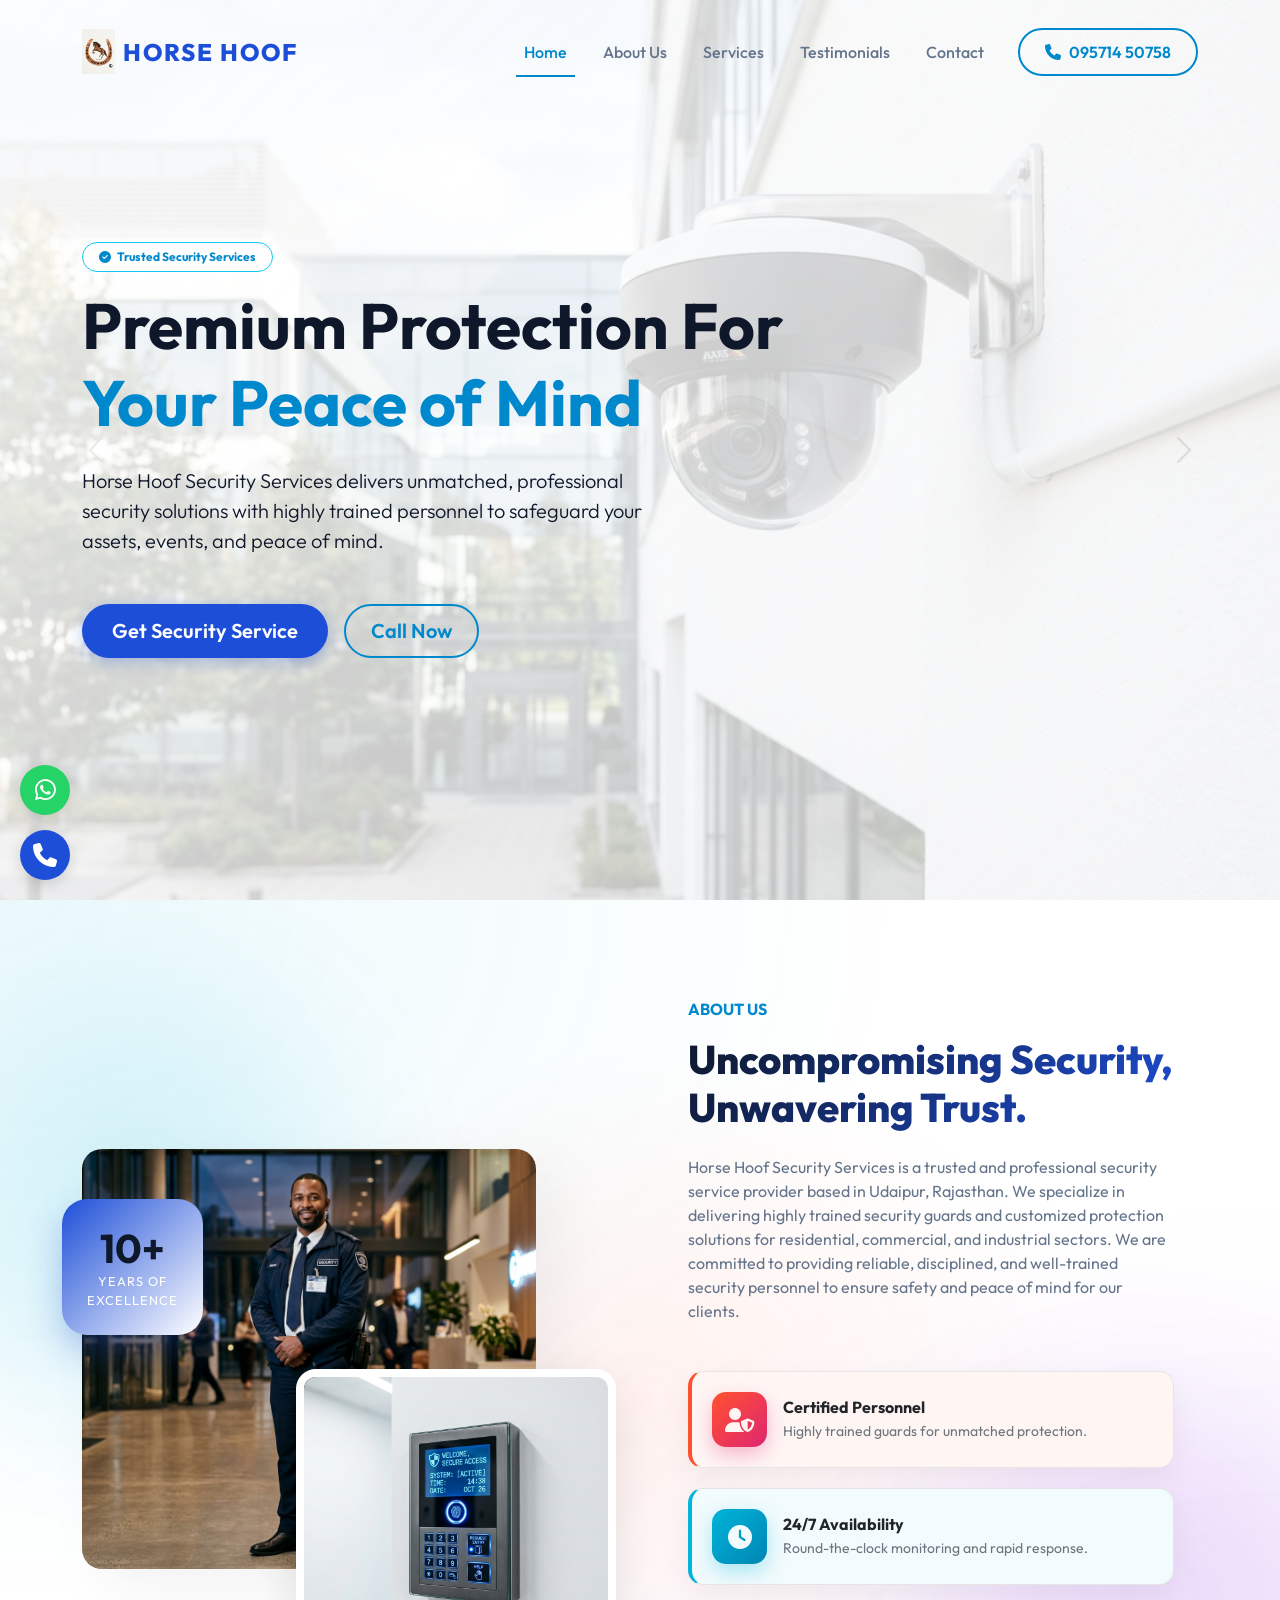
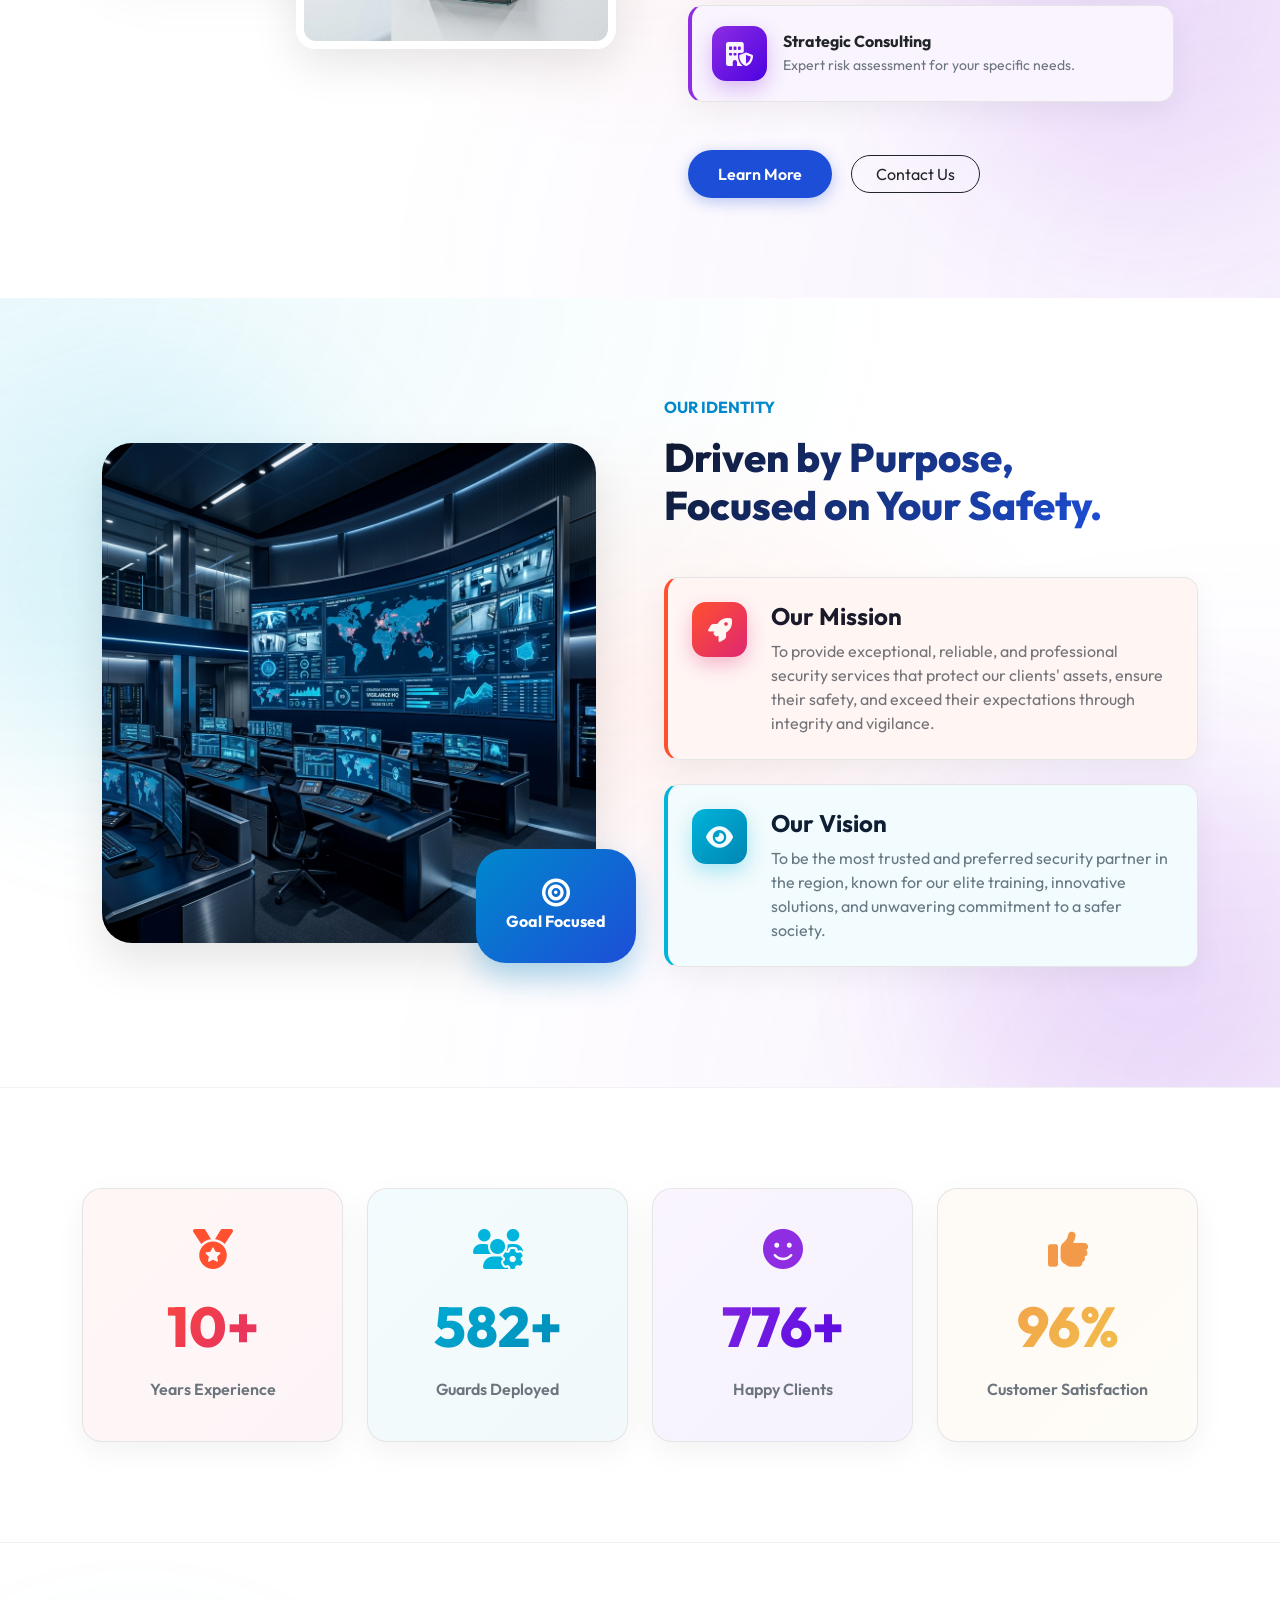
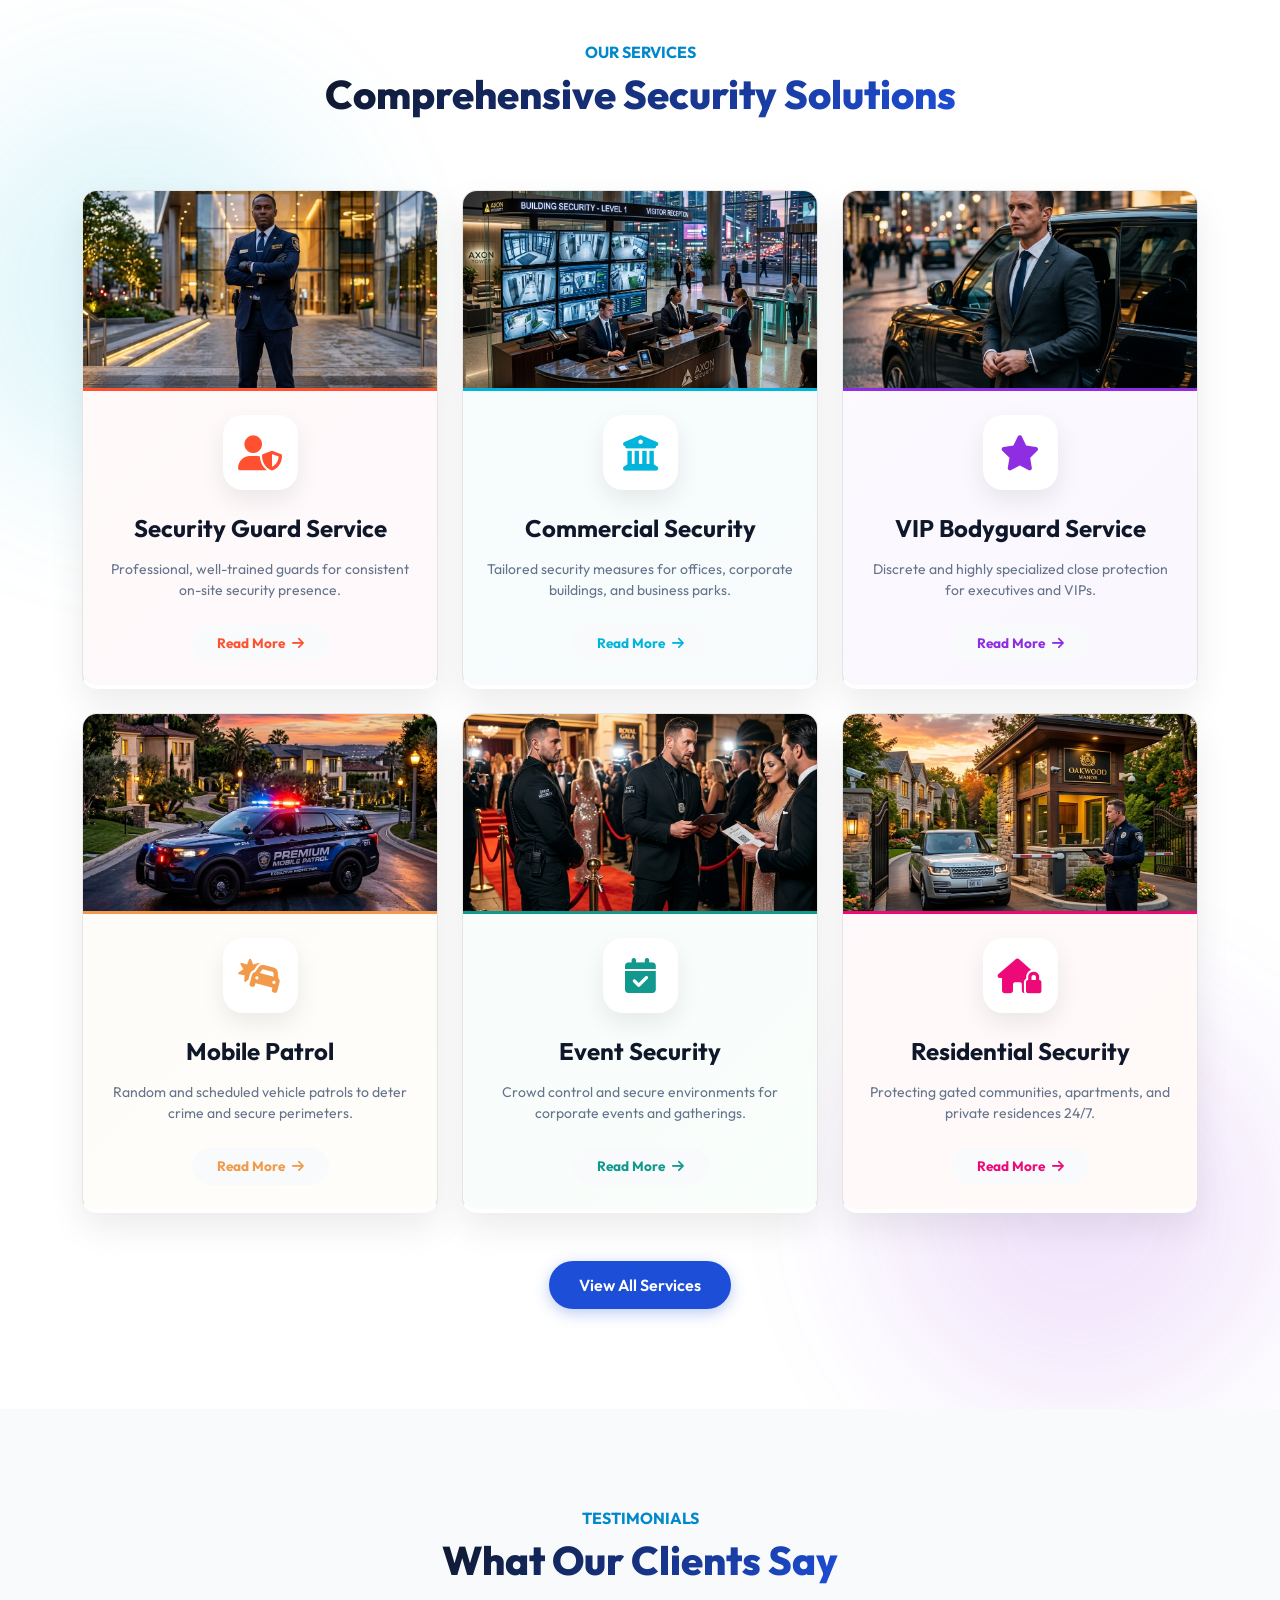
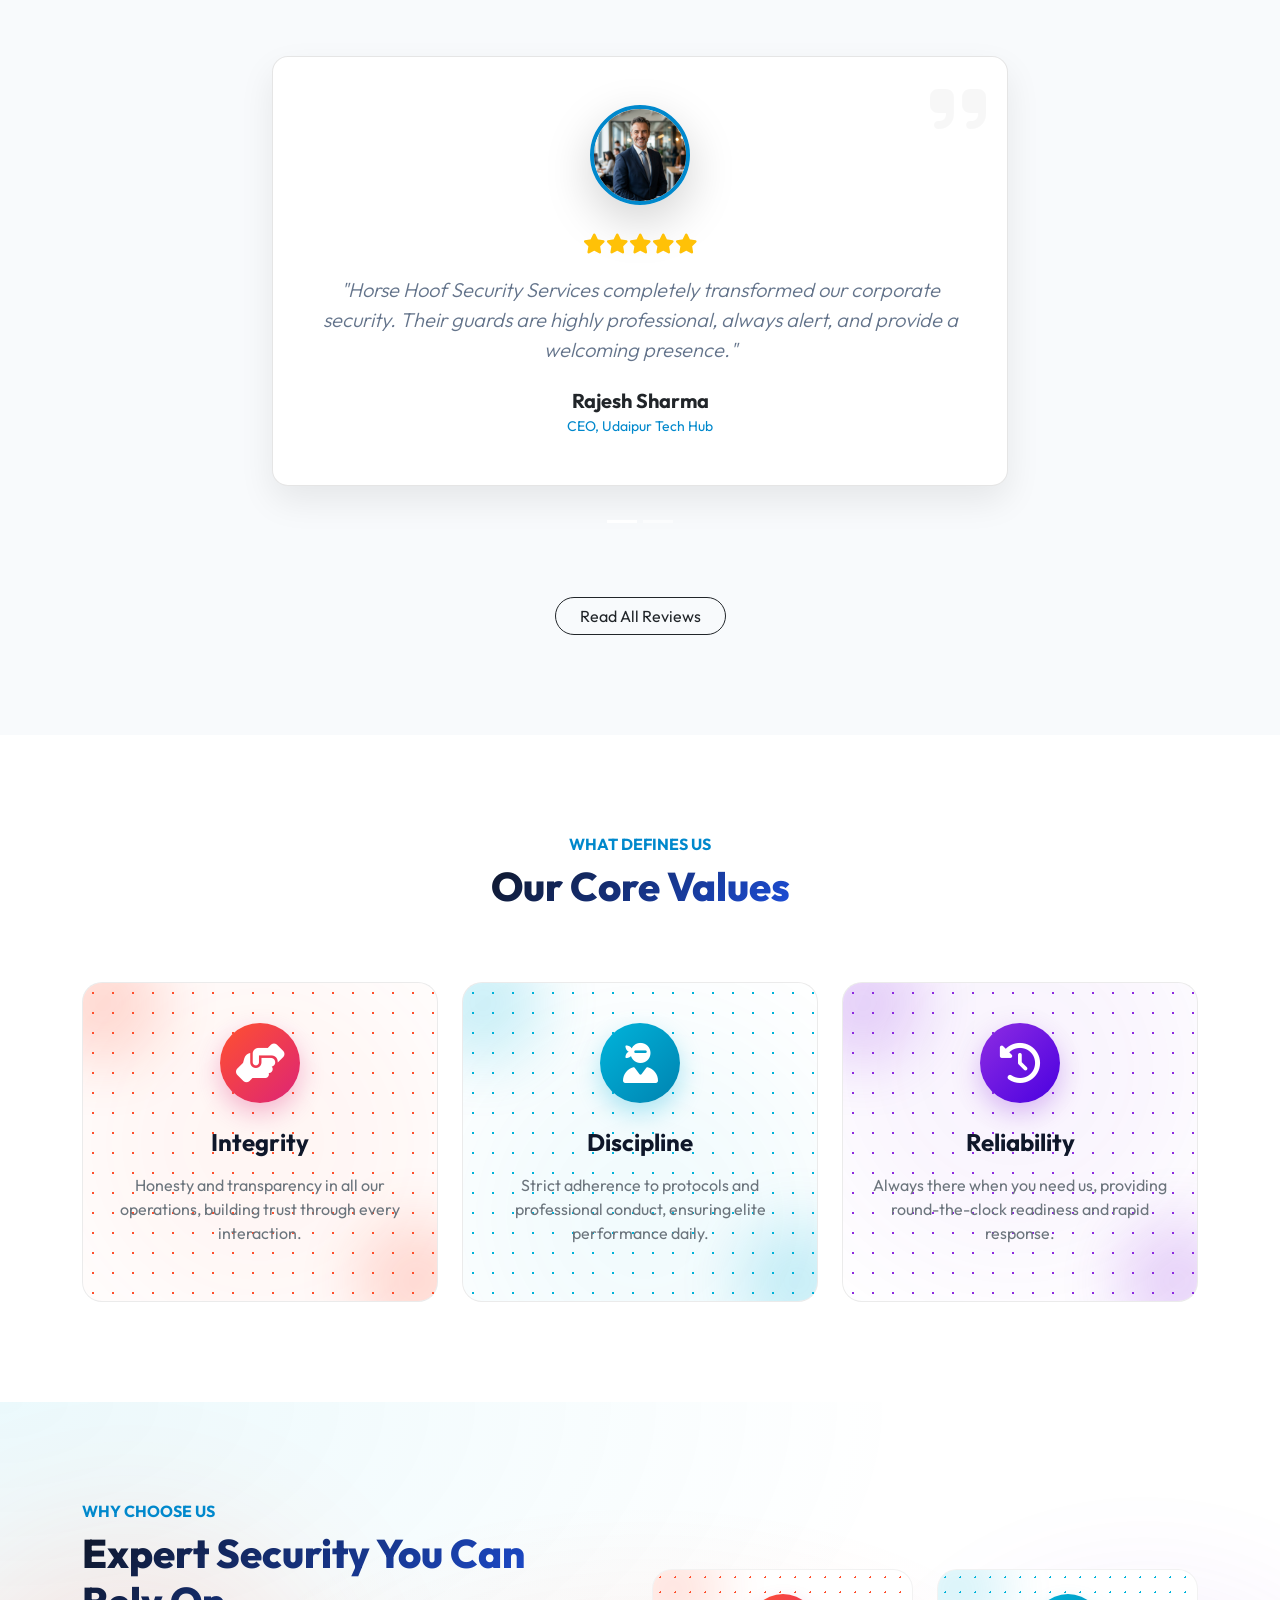
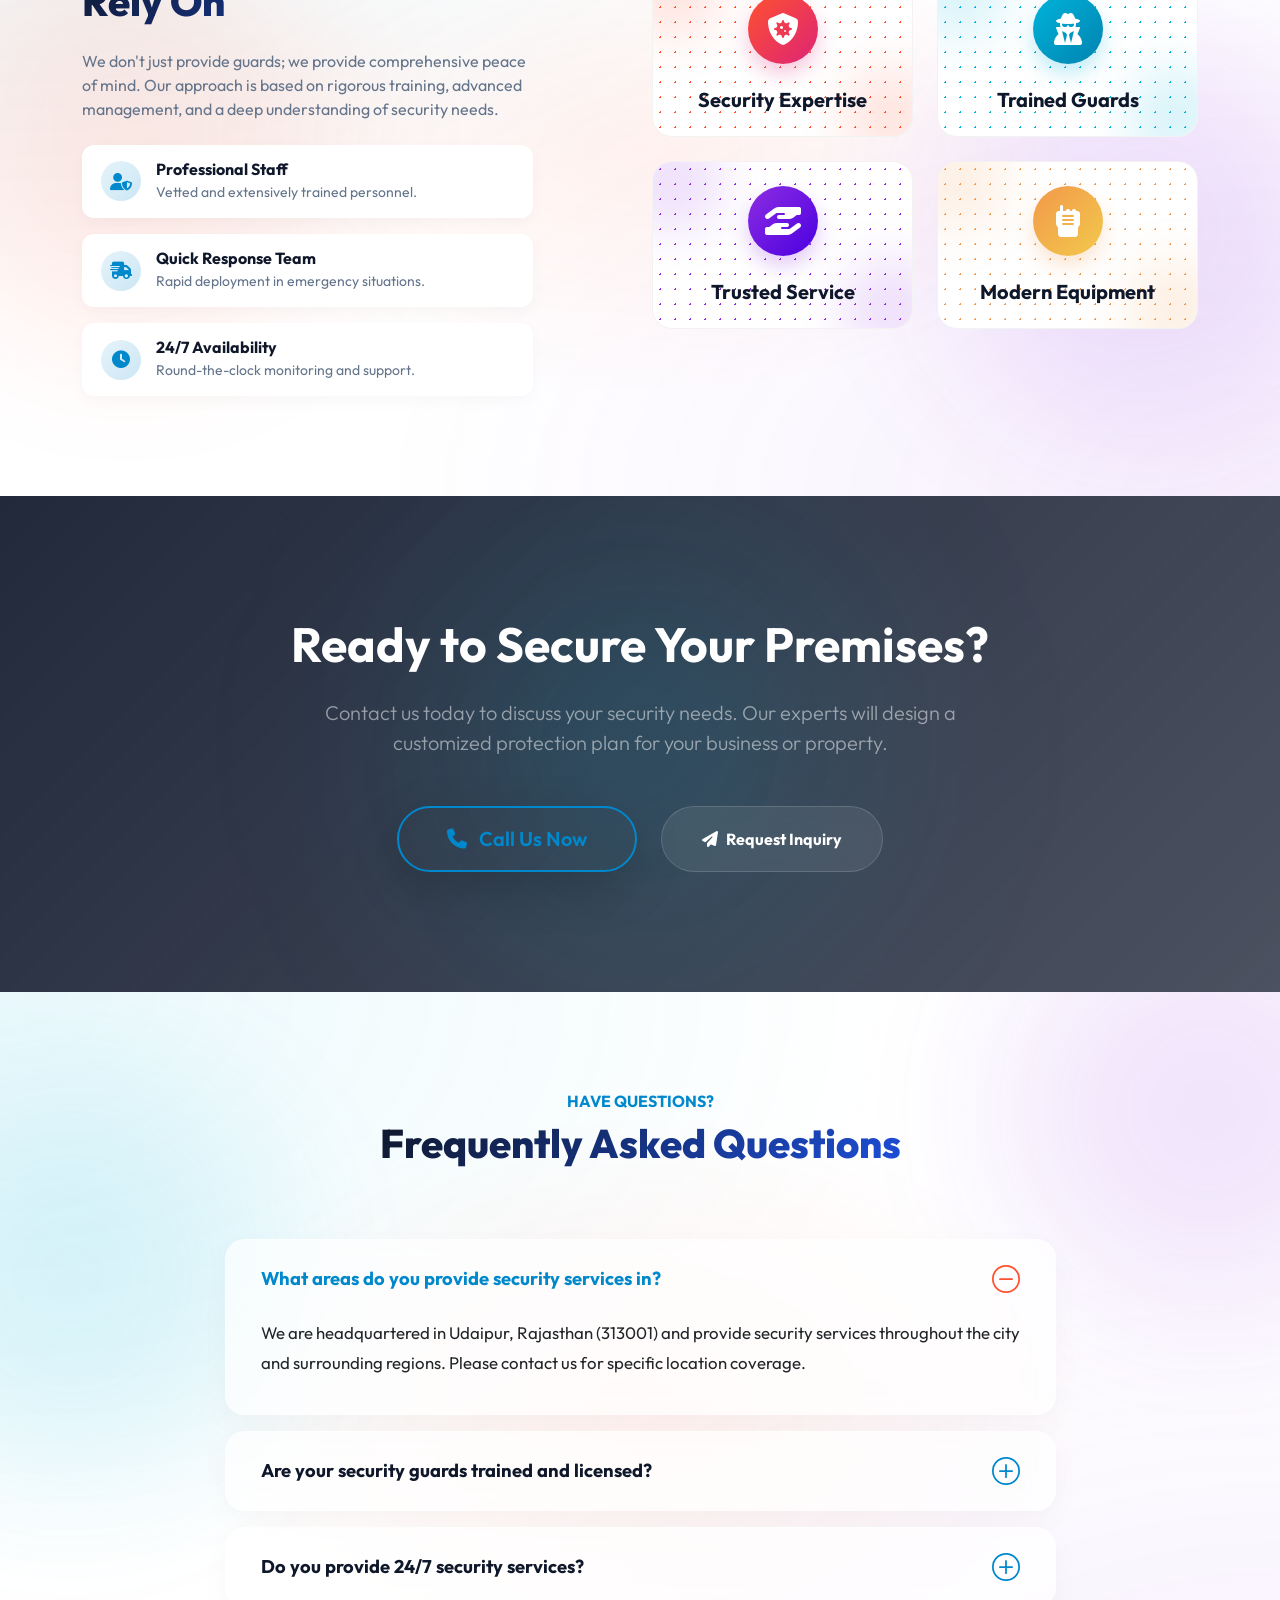
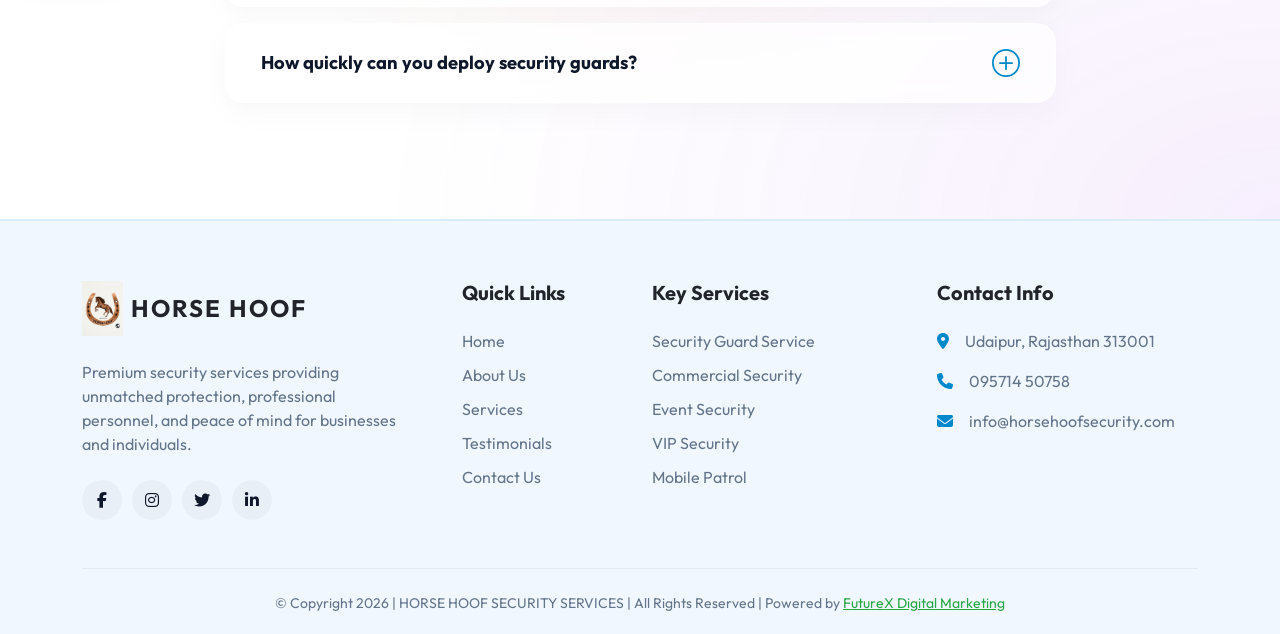
==== commit 7fef38fb: "added official logo as favicon to all pages" ====
--- a/index.html
+++ b/index.html
@@ -4,6 +4,7 @@
     <meta charset="UTF-8">
     <meta name="viewport" content="width=device-width, initial-scale=1.0">
     <meta name="theme-color" content="#1d4ed8">
+    <link rel="icon" type="image/png" href="assets/images/logo.png">
     <title>Horse Hoof Security Services</title>
     
     <!-- Google Fonts -->
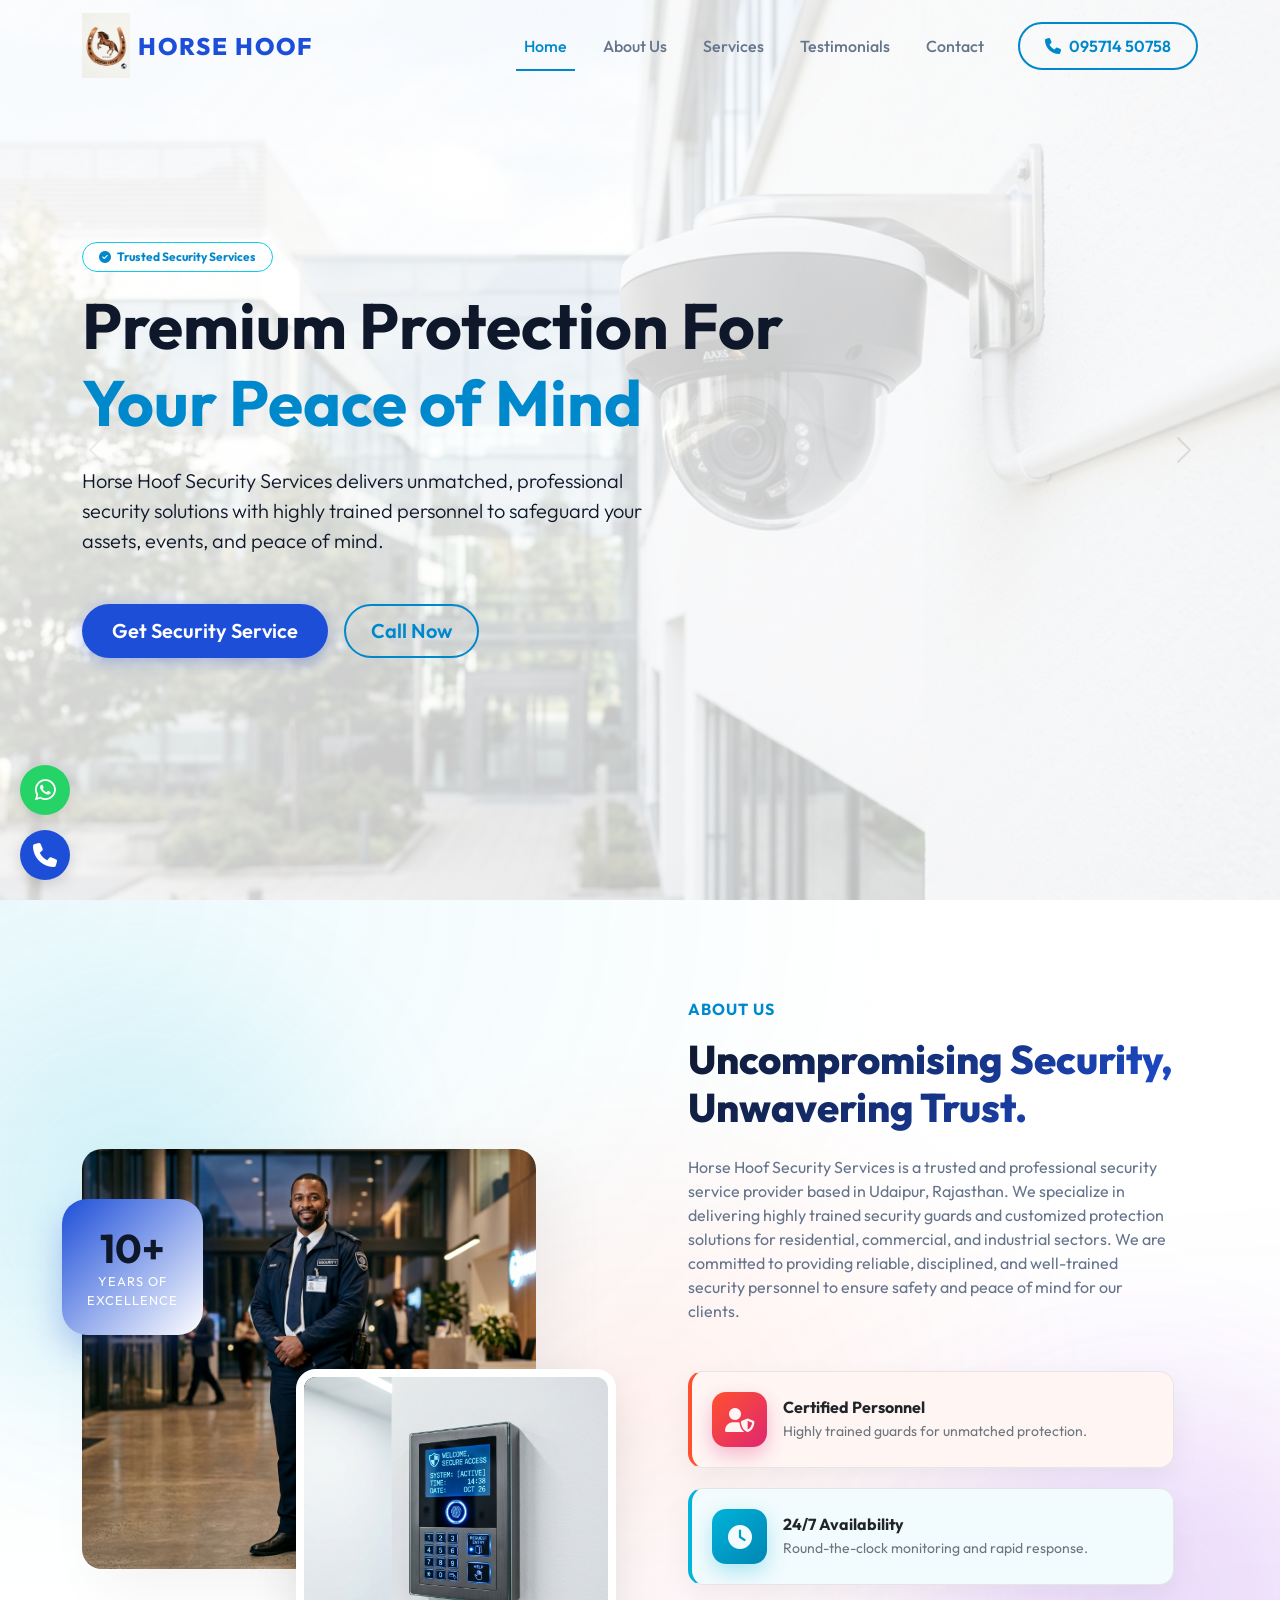
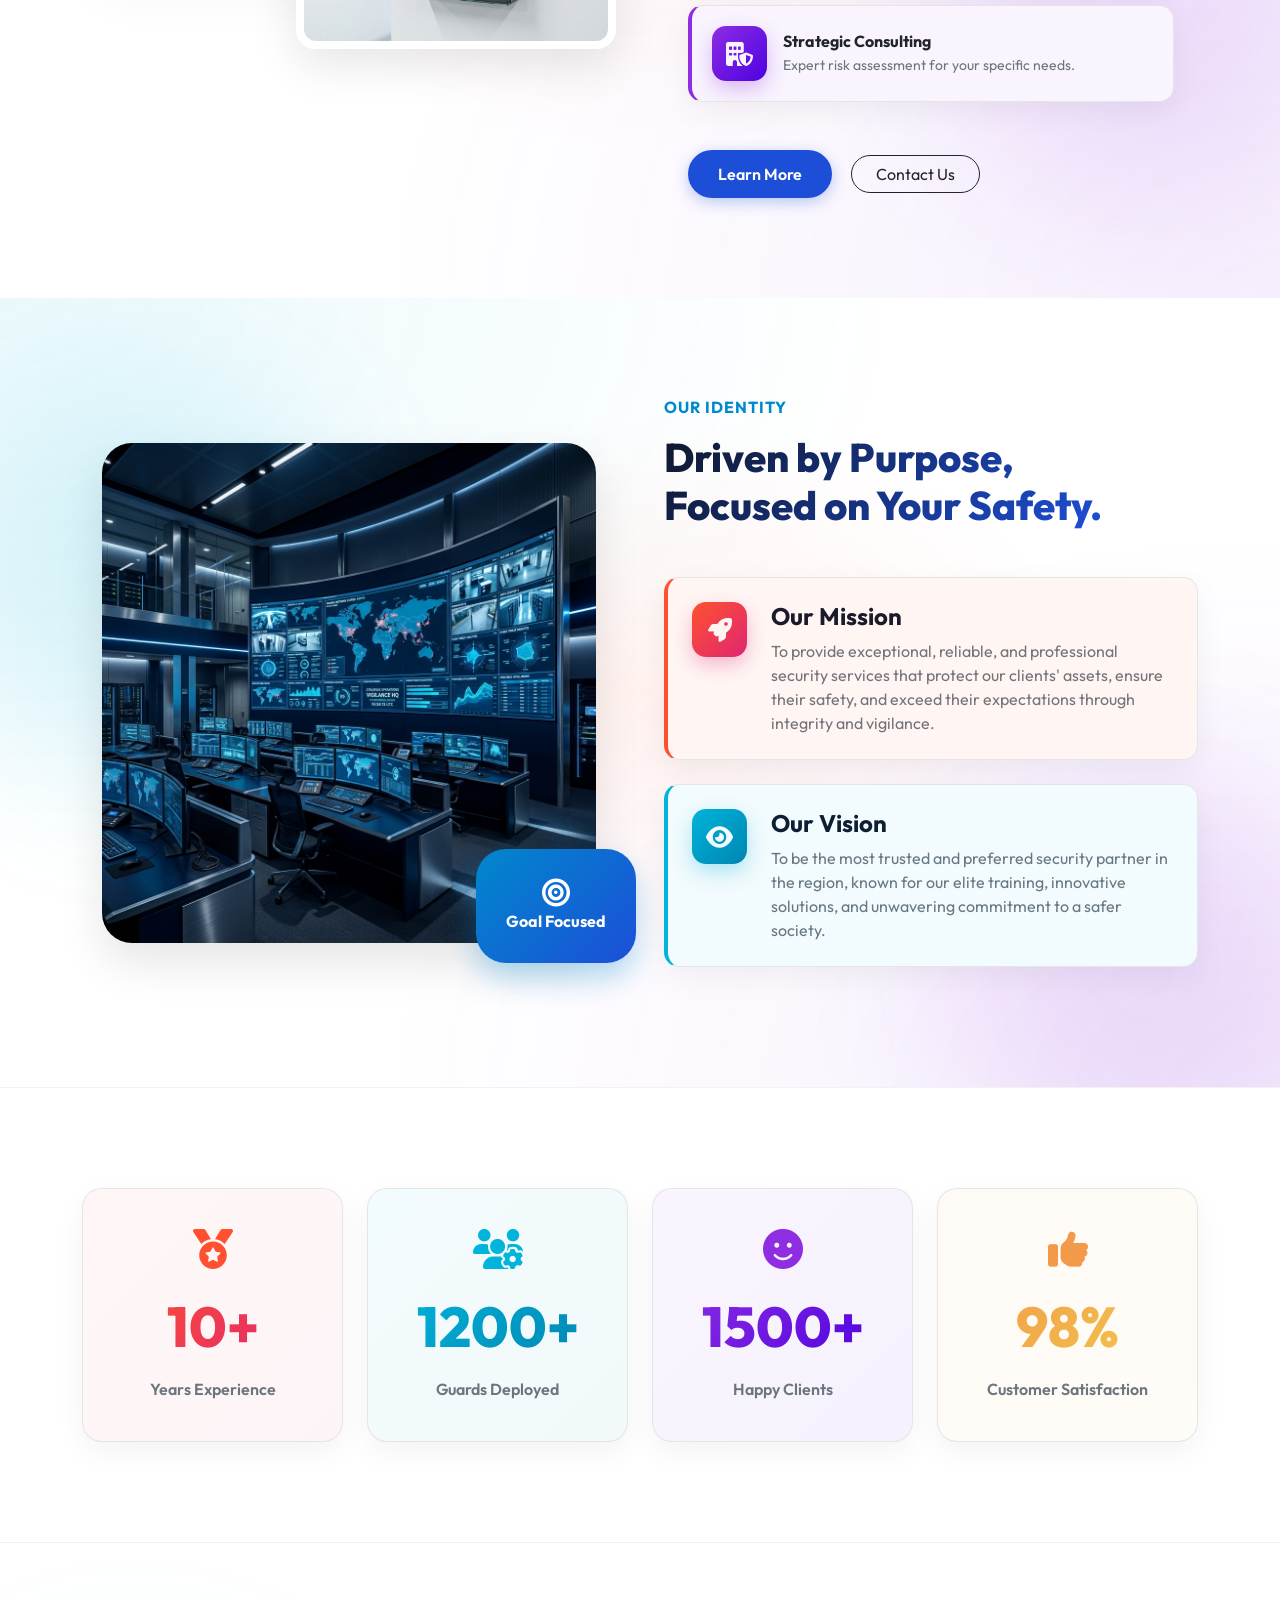
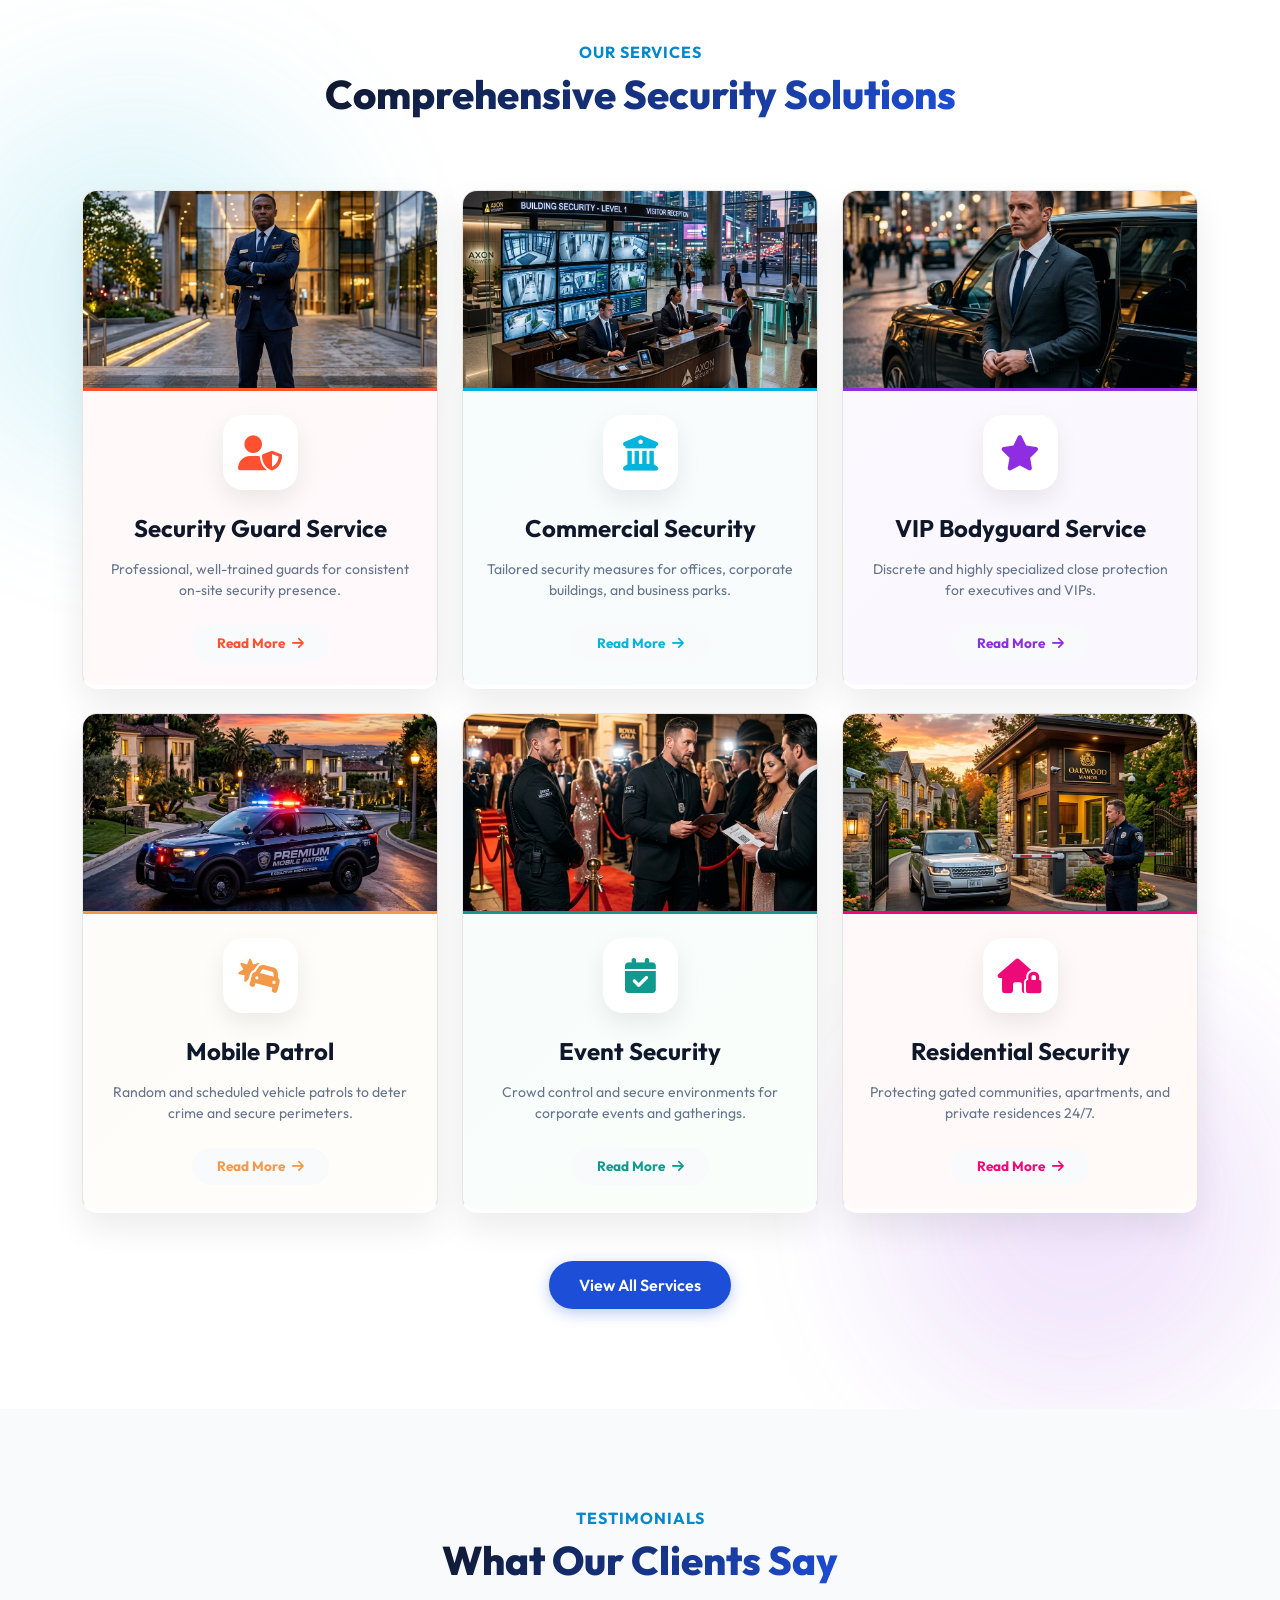
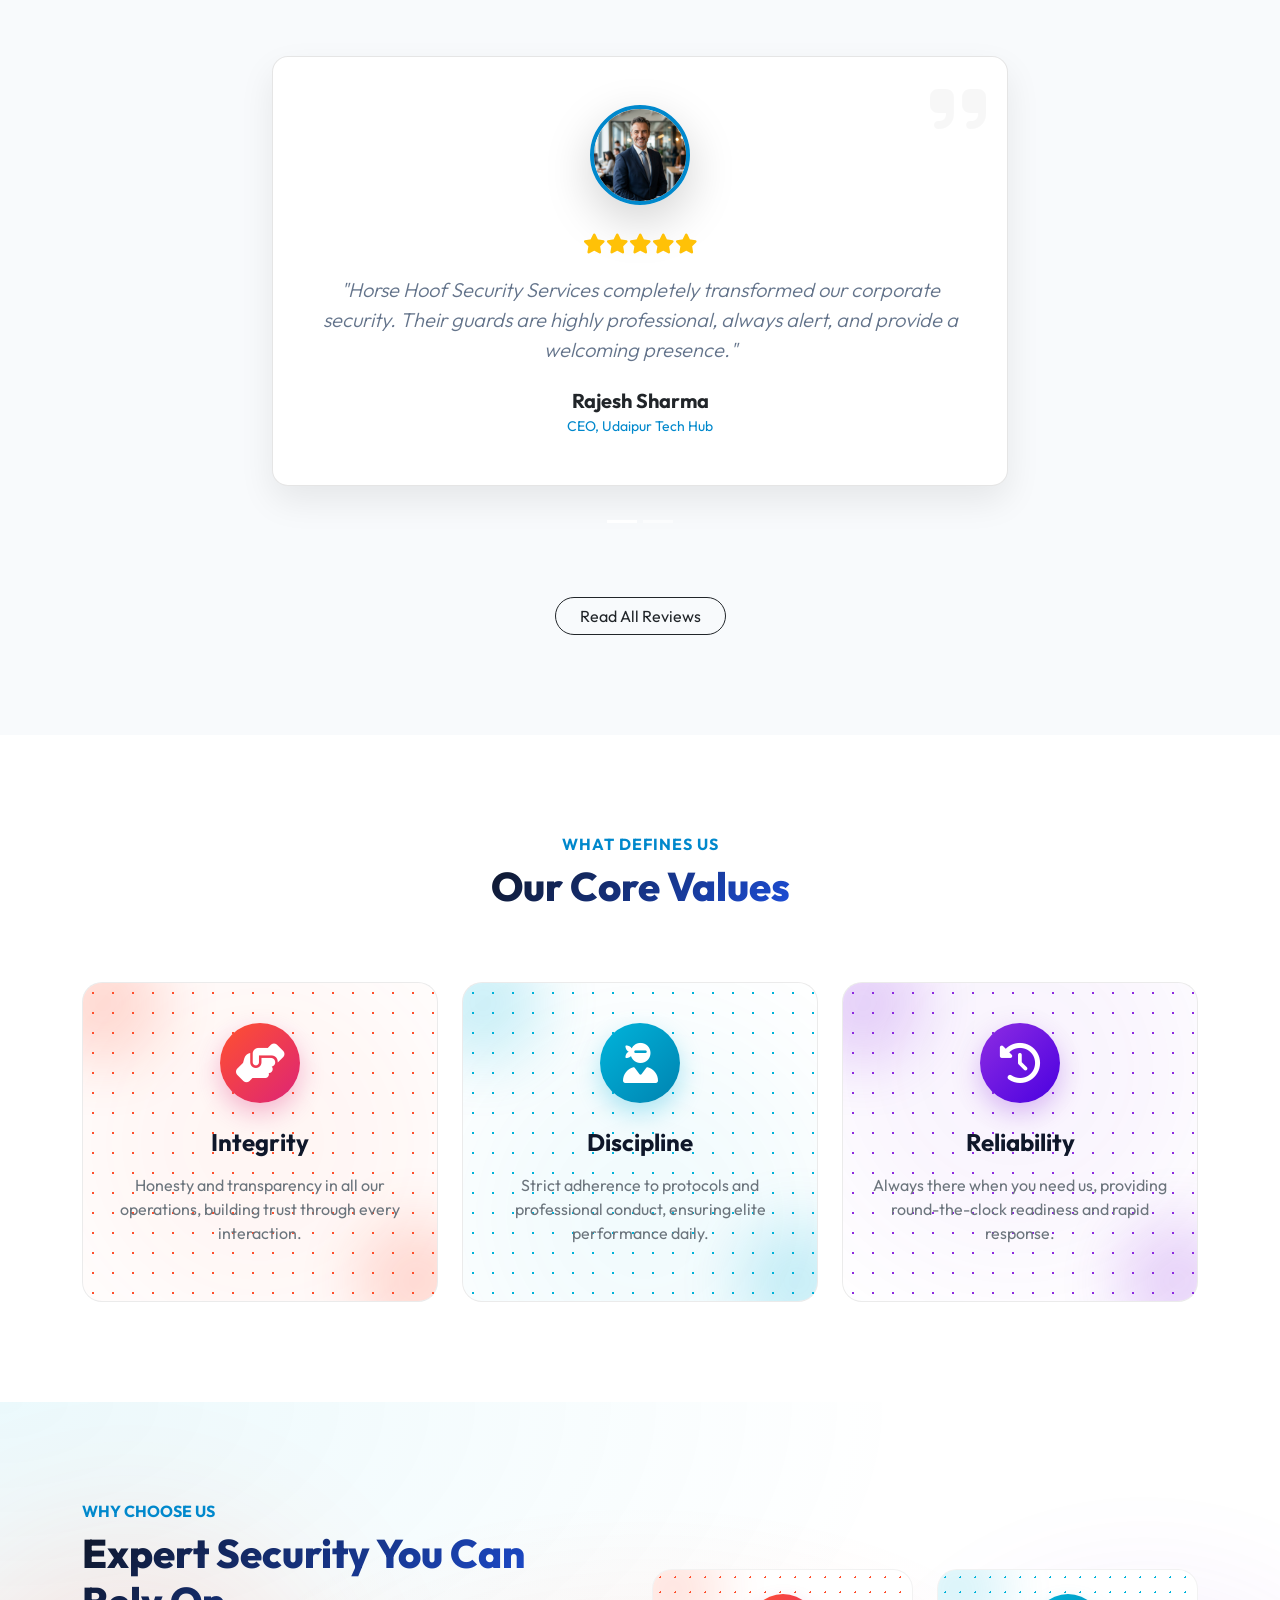
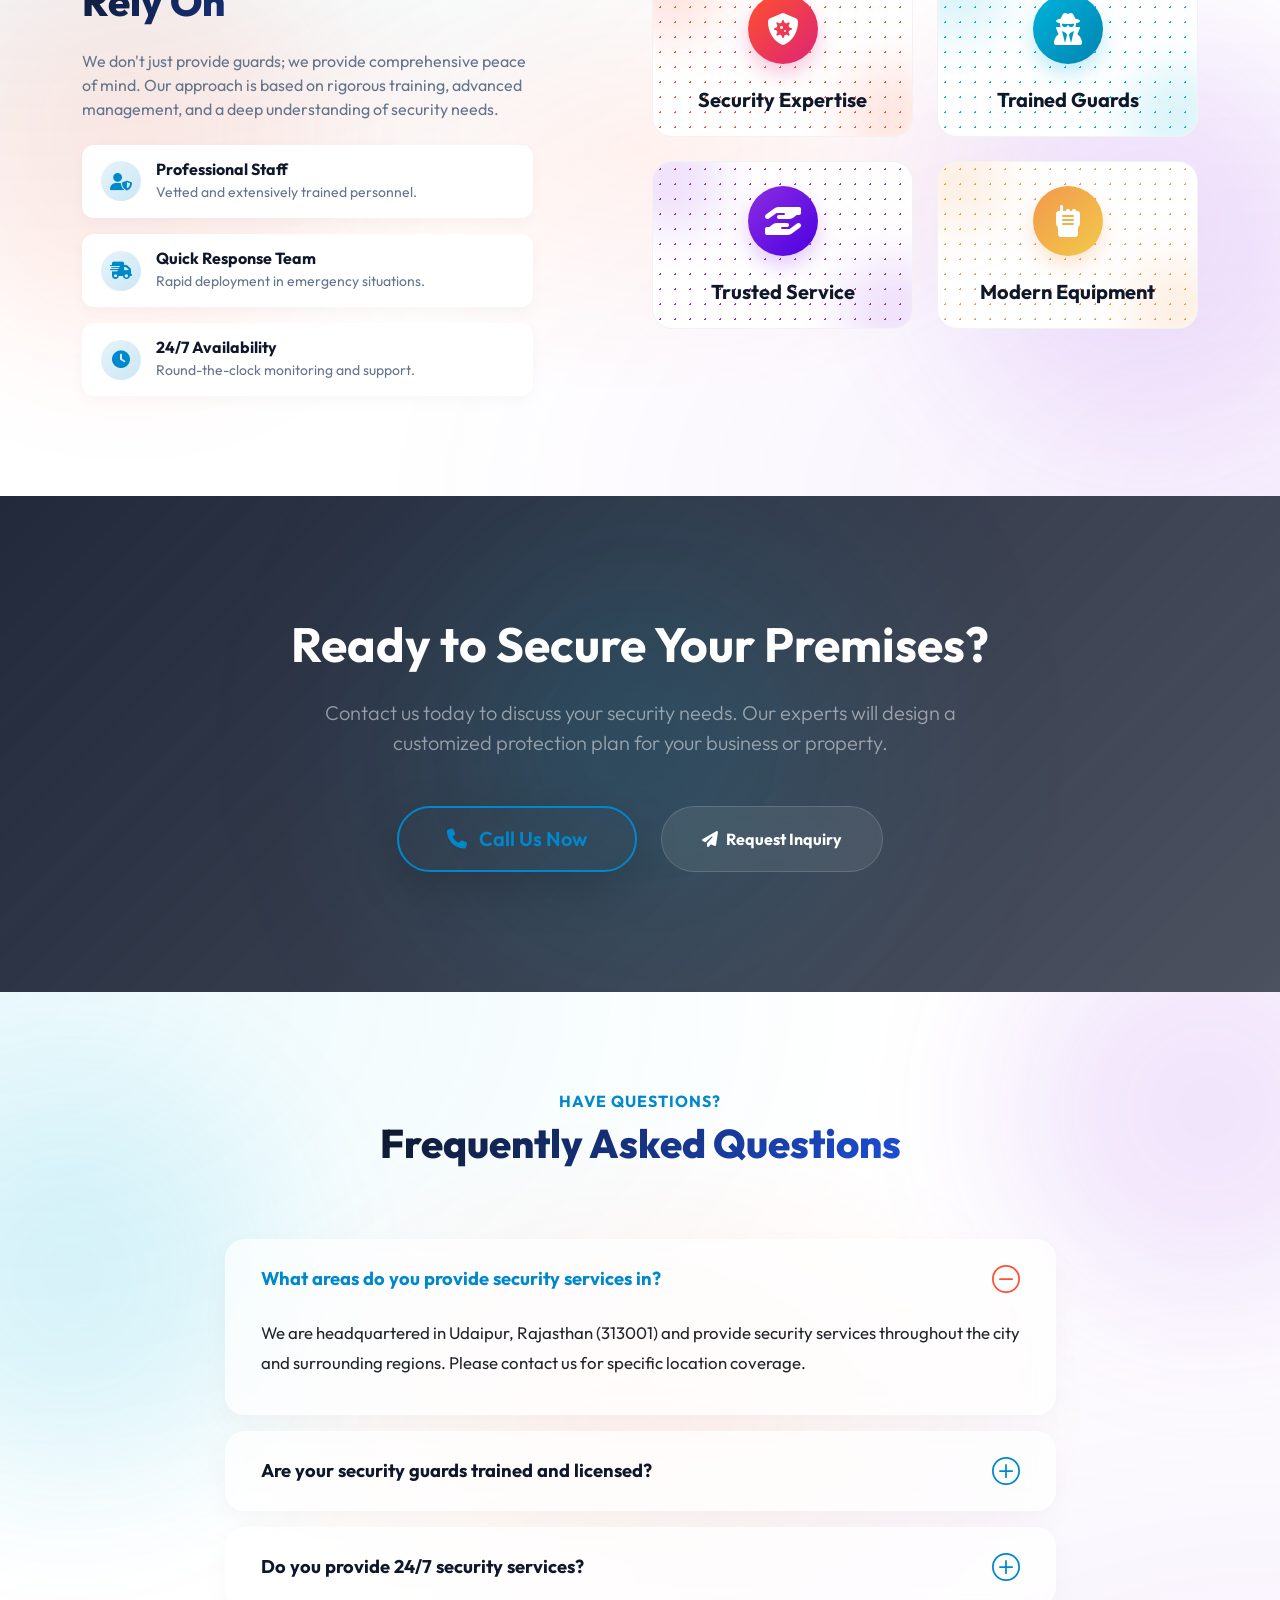
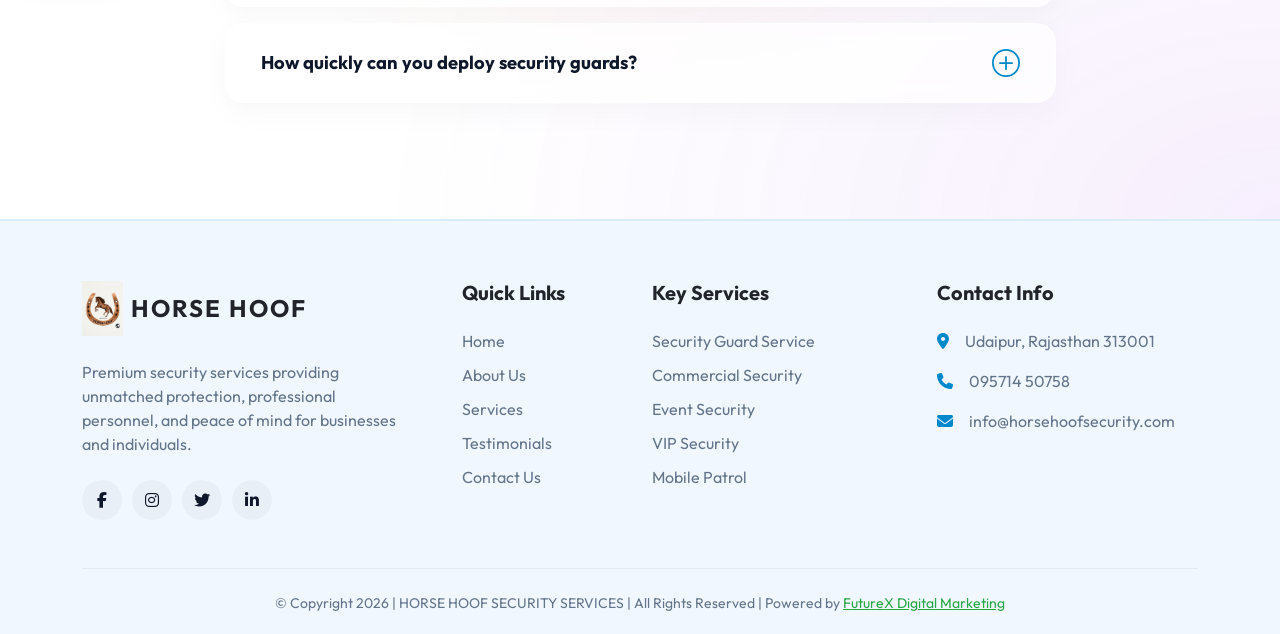
==== commit adacc590: "updated files" ====
--- a/index.html
+++ b/index.html
@@ -616,7 +616,7 @@
                     <p class="text-silver pe-lg-4">Premium security services providing unmatched protection, professional personnel, and peace of mind for businesses and individuals.</p>
                     <div class="d-flex mt-4">
                         <a href="#" class="social-icon"><i class="fa-brands fa-facebook-f"></i></a>
-                        <a href="#" class="social-icon"><i class="fa-brands fa-instagram"></i></a>
+                        <a href="https://www.instagram.com/horse_hoof_security__?igsh=MWZkdng3MTlmZWU0cg%3D%3D" target="_blank" class="social-icon"><i class="fa-brands fa-instagram"></i></a>
                         <a href="#" class="social-icon"><i class="fa-brands fa-twitter"></i></a>
                         <a href="#" class="social-icon"><i class="fa-brands fa-linkedin-in"></i></a>
                     </div>
--- a/css/style.css
+++ b/css/style.css
@@ -41,6 +41,11 @@
 .text-silver { color: var(--silver); }
 .text-royal { color: var(--royal-blue); }
 
+/* Utilities */
+.letter-spacing-1 { letter-spacing: 1px; }
+.max-w-600 { max-width: 600px; }
+.opacity-25 { opacity: 0.25; }
+
 /* Glassmorphism */
 .glass-panel {
   background: #ffffff;
@@ -67,11 +72,11 @@
 /* Navbar */
 .navbar {
   transition: all 0.4s ease;
-  padding: 1.5rem 0;
+  padding: 0.5rem 0;
   z-index: 1000;
 }
 .navbar.scrolled {
-  padding: 0.8rem 0;
+  padding: 0.3rem 0;
   background: rgba(255, 255, 255, 0.9);
   backdrop-filter: blur(16px);
   border-bottom: 1px solid rgba(0,0,0,0.05);
@@ -86,7 +91,7 @@
 }
 
 .logo-img {
-  height: 45px;
+  height: 65px;
   width: auto;
   object-fit: contain;
 }
@@ -133,6 +138,21 @@
   transform: translateY(-2px);
   box-shadow: 0 8px 25px rgba(29, 78, 216, 0.5);
   color: #fff;
+}
+
+.btn-outline-royal {
+  background: transparent;
+  color: var(--royal-blue);
+  border: 2px solid var(--royal-blue);
+  border-radius: 30px;
+  padding: 10px 25px;
+  font-weight: 600;
+  transition: all 0.3s ease;
+}
+.btn-outline-royal:hover {
+  background: var(--royal-blue);
+  color: #fff;
+  box-shadow: 0 8px 20px rgba(29, 78, 216, 0.2);
 }
 
 #page-content {
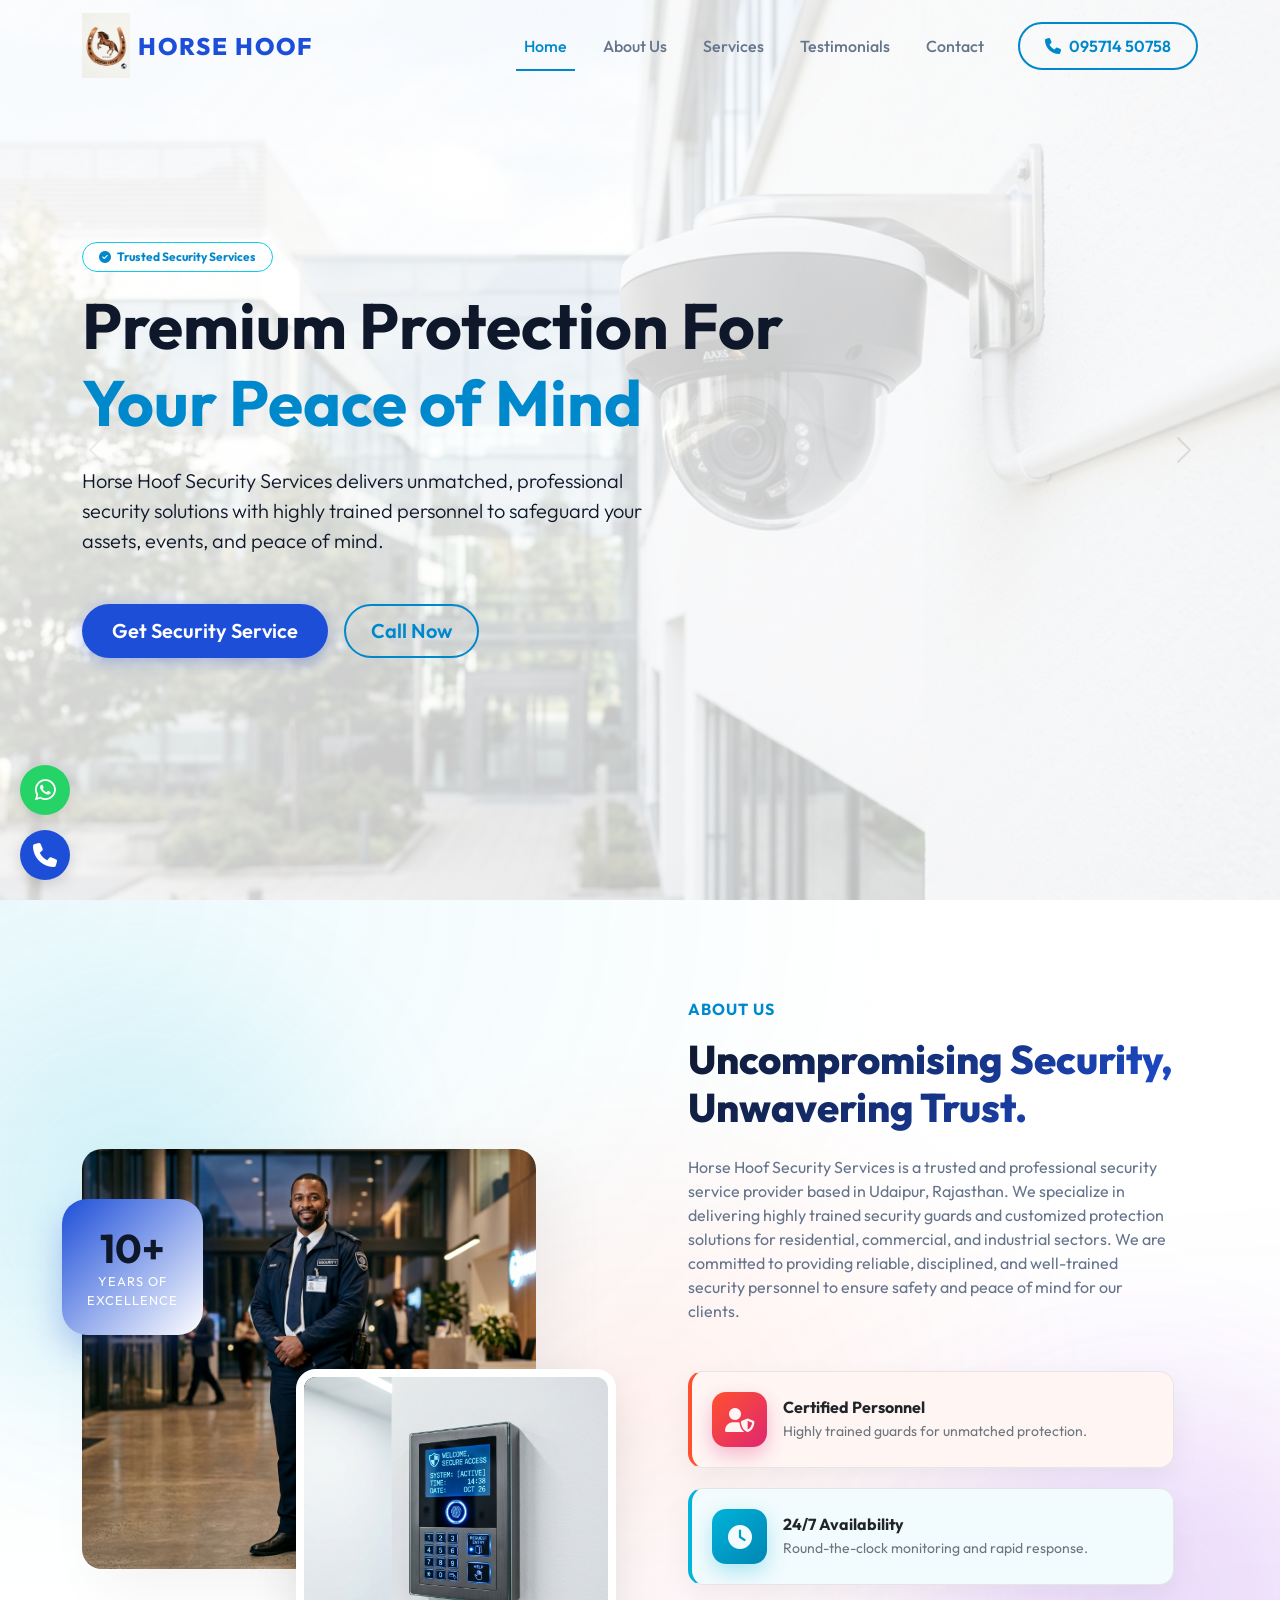
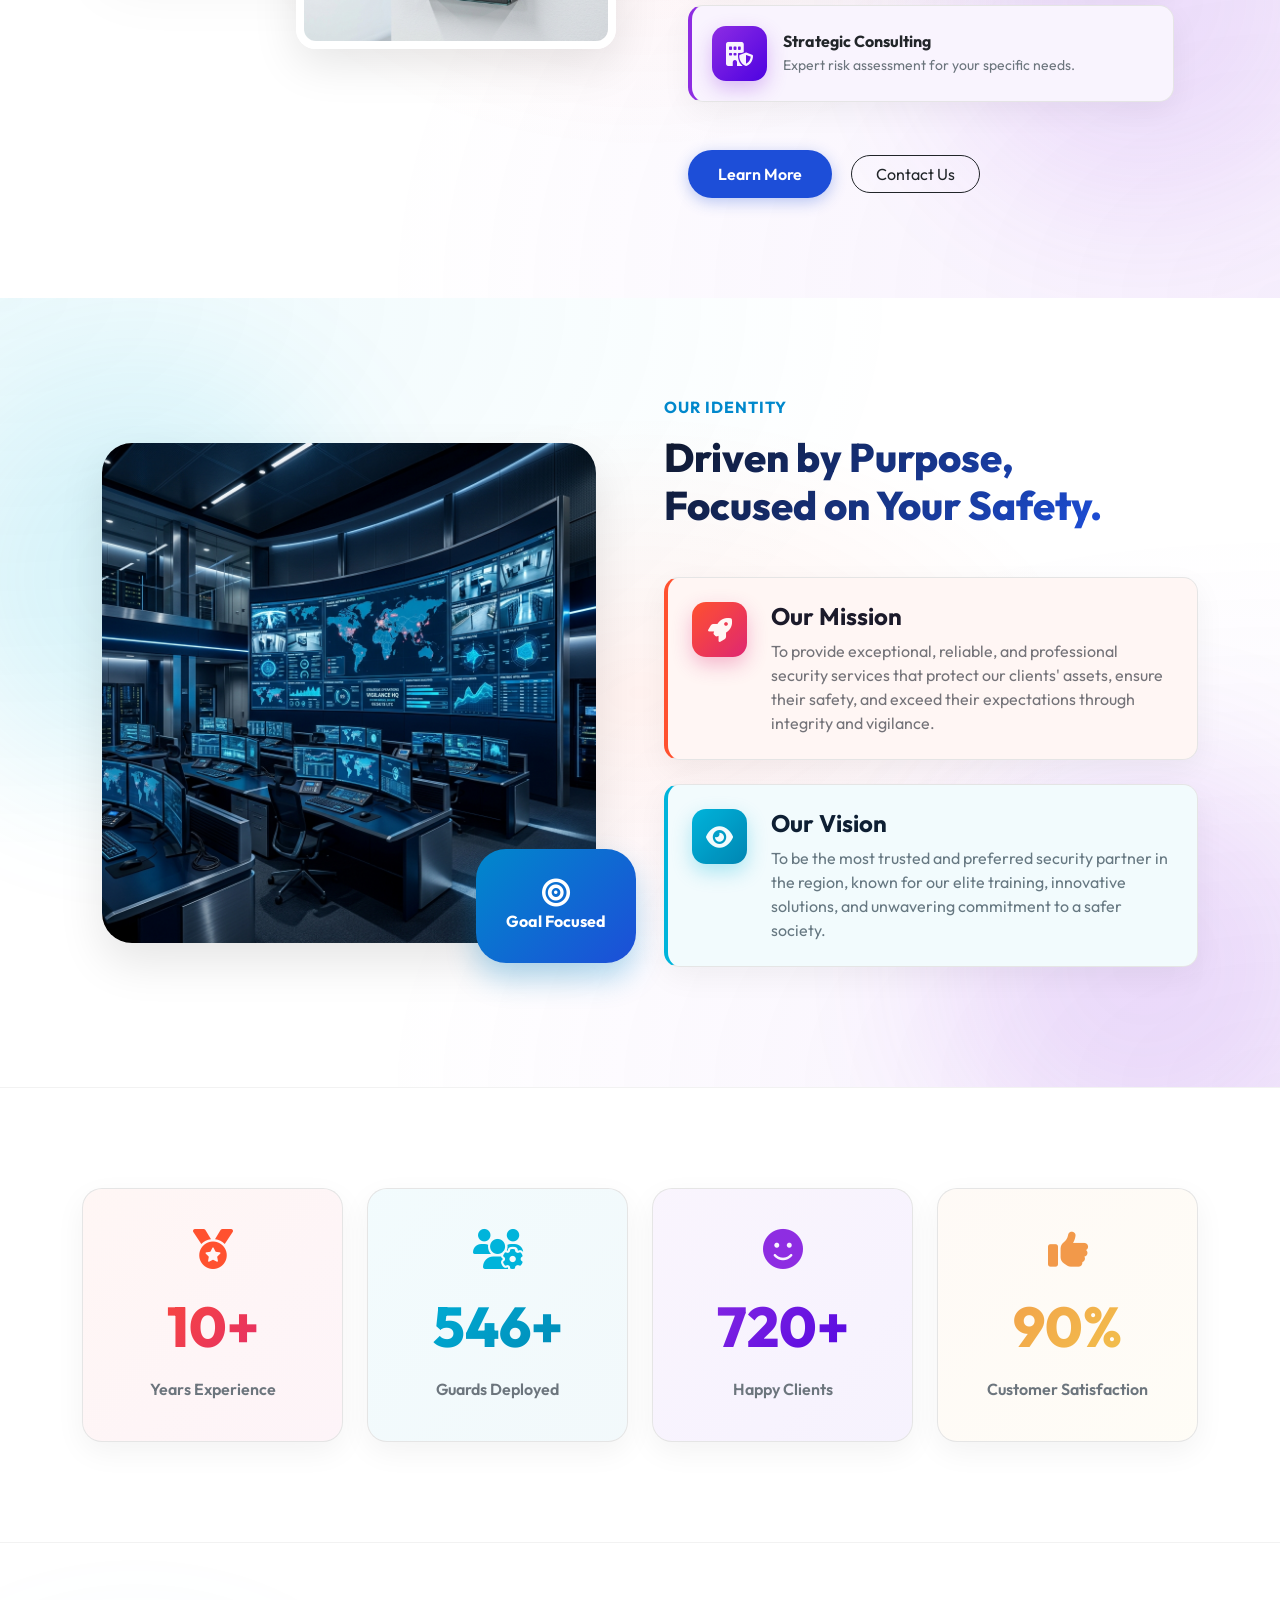
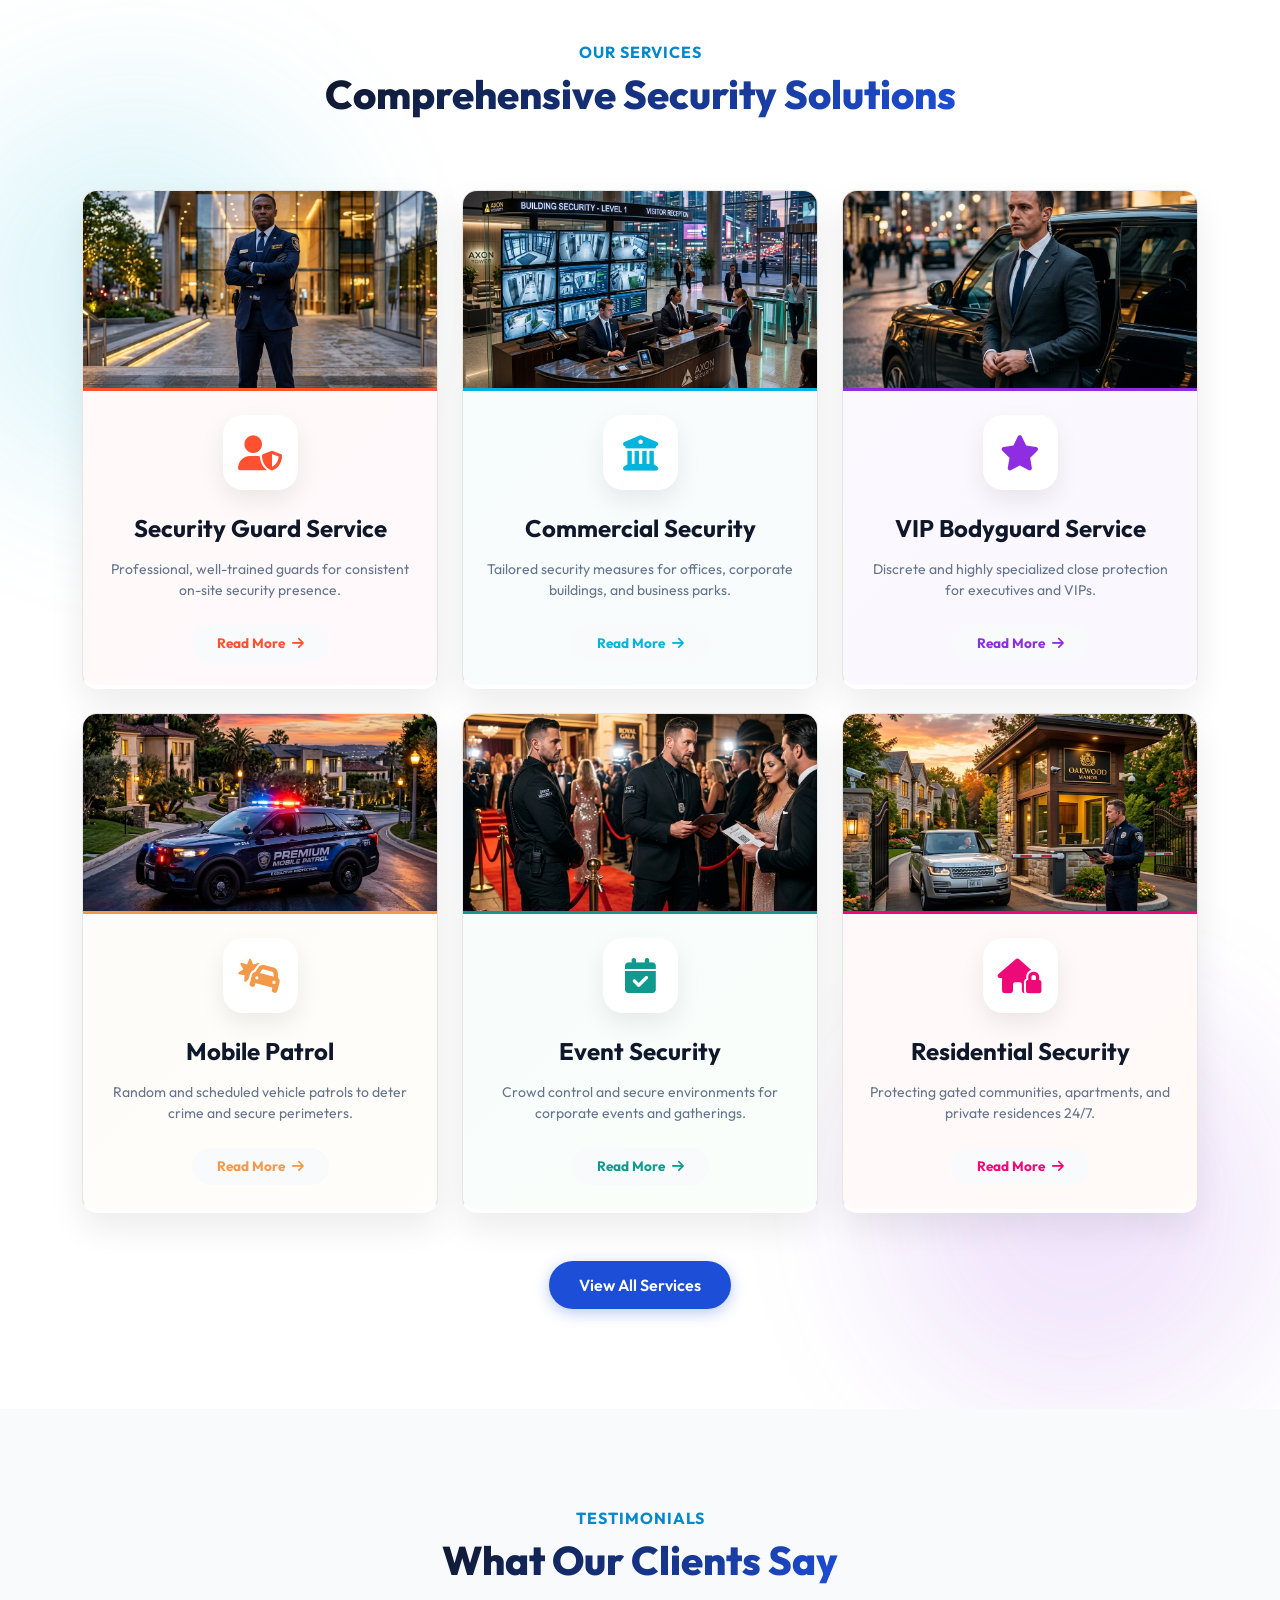
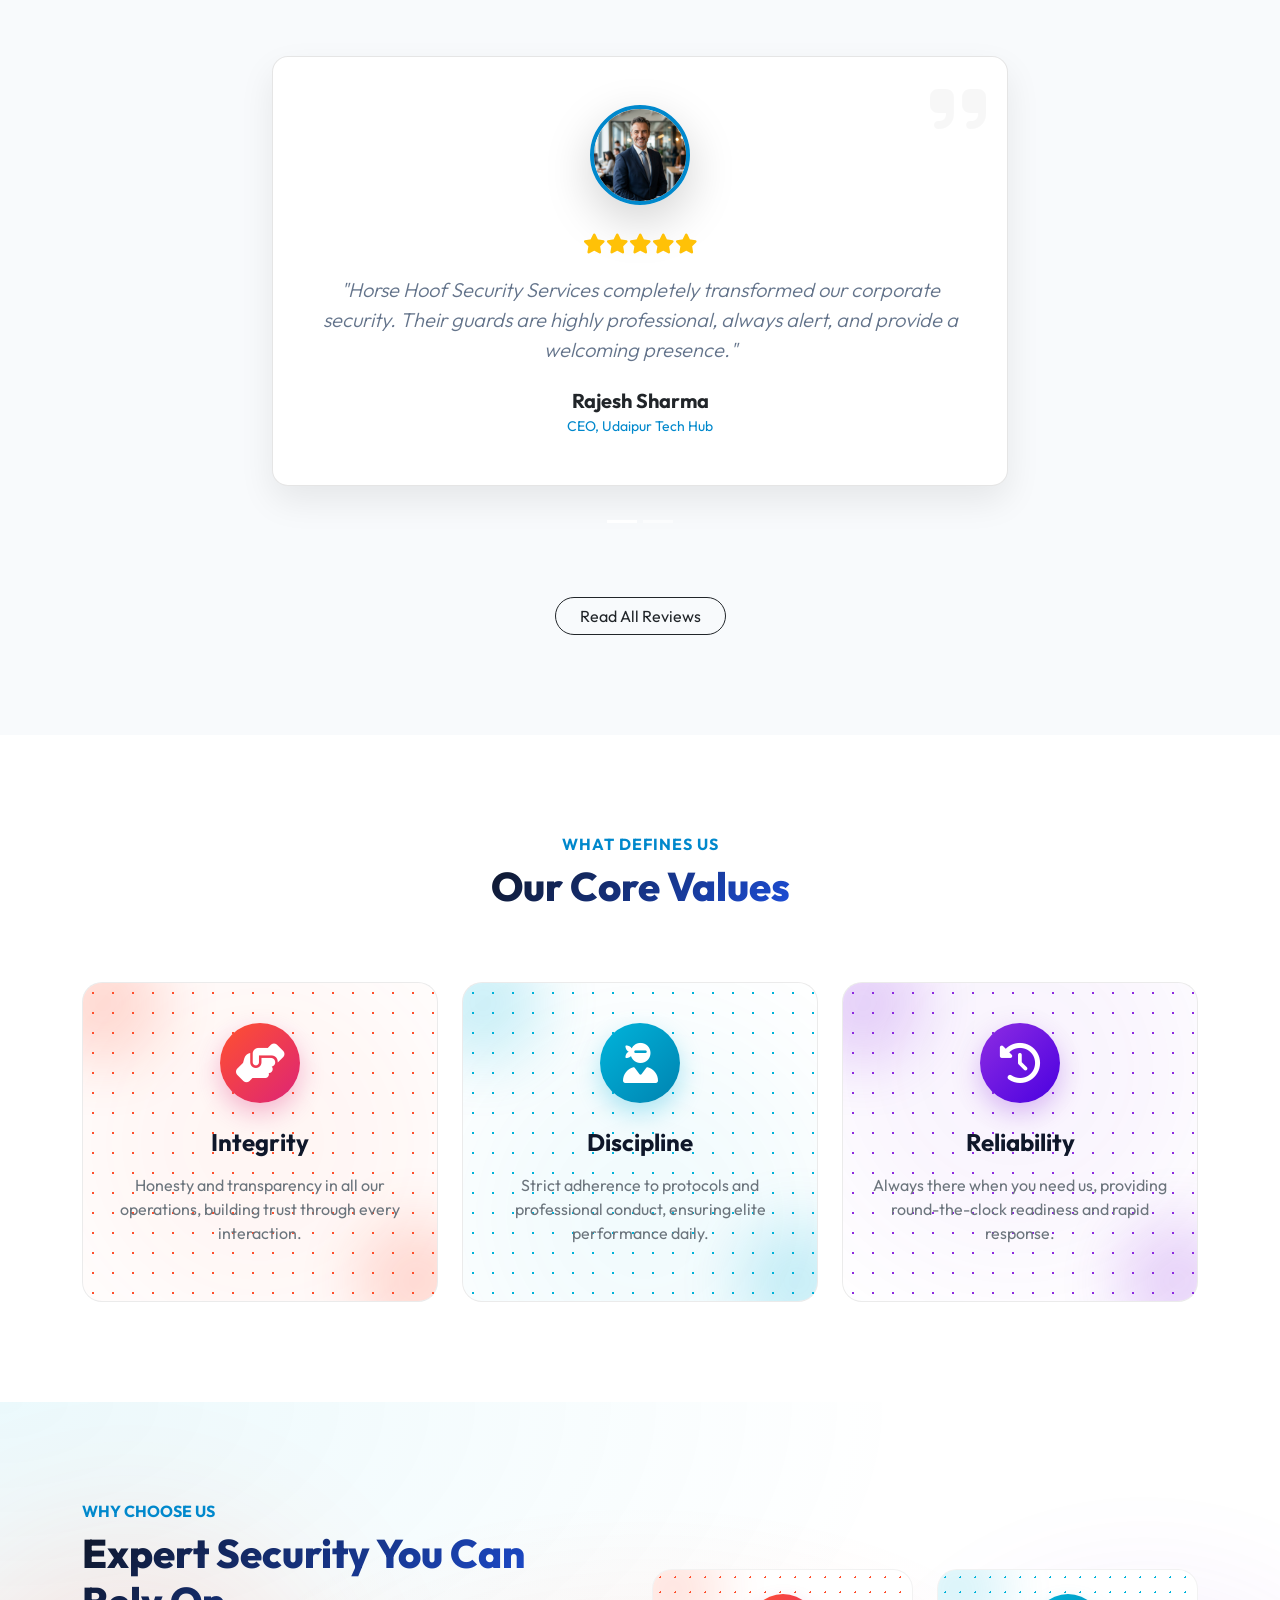
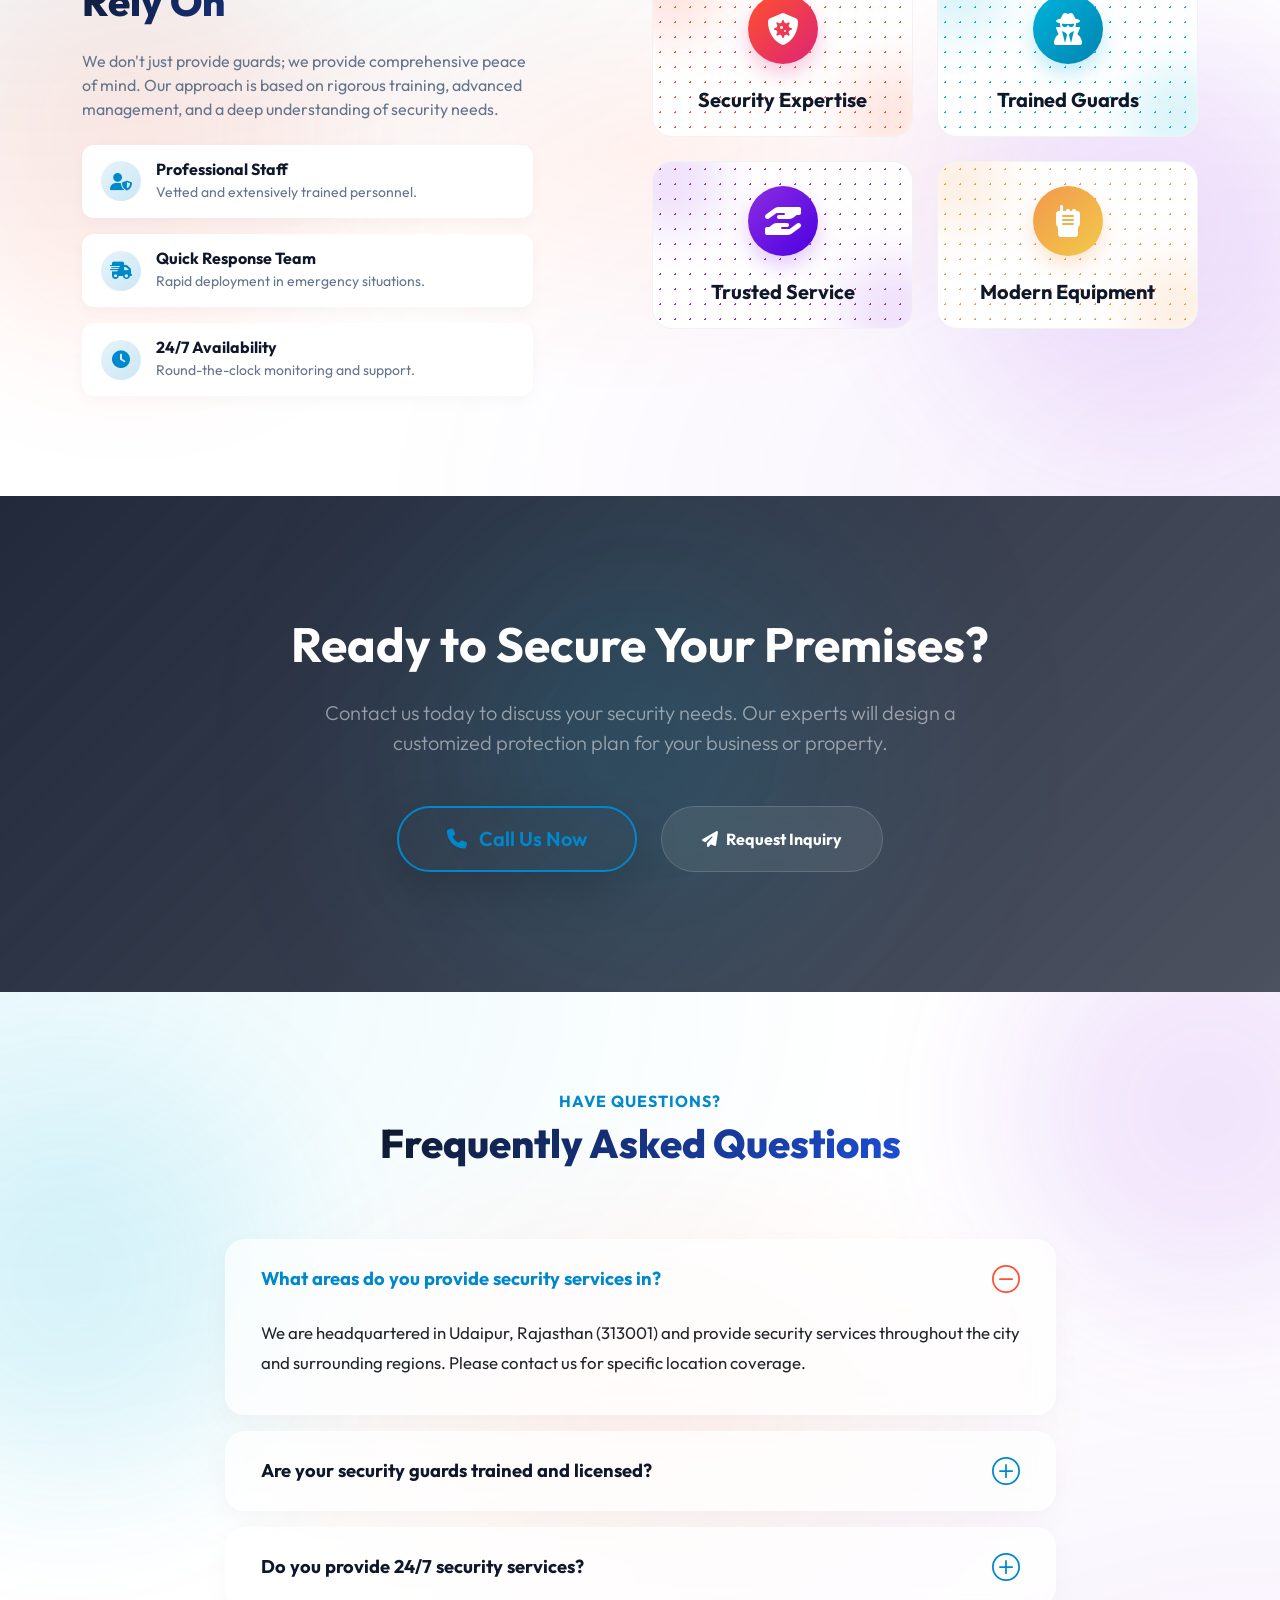
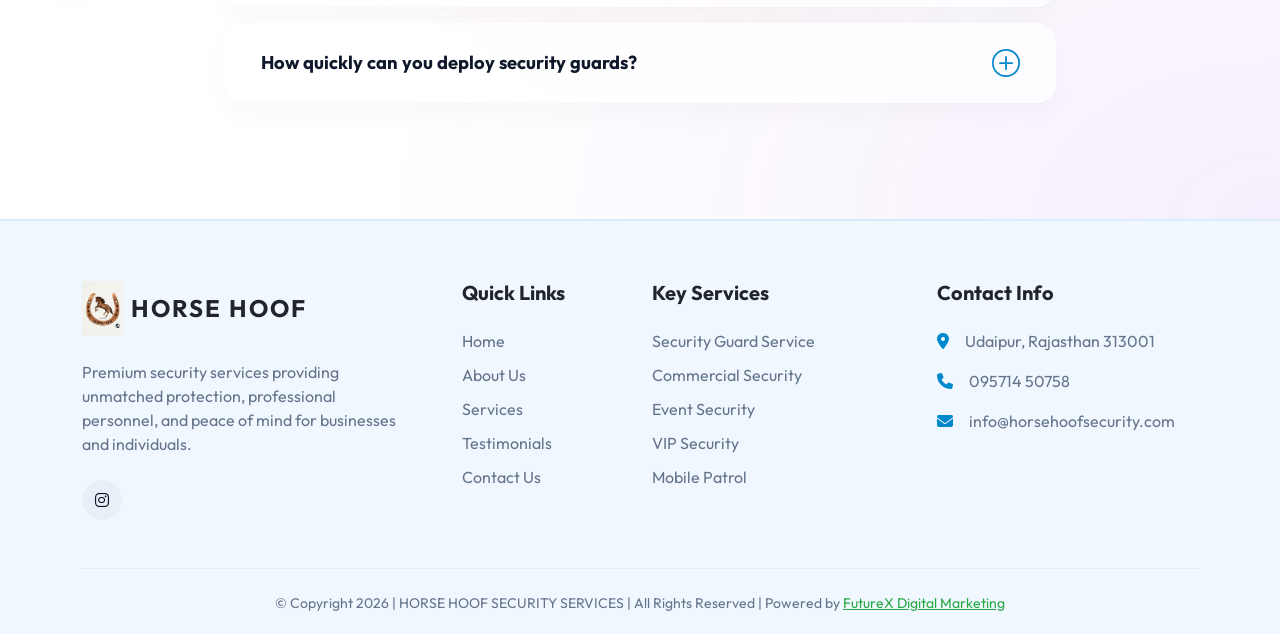
==== commit 6a4570b1: "updated files" ====
--- a/index.html
+++ b/index.html
@@ -615,10 +615,7 @@
                     </a>
                     <p class="text-silver pe-lg-4">Premium security services providing unmatched protection, professional personnel, and peace of mind for businesses and individuals.</p>
                     <div class="d-flex mt-4">
-                        <a href="#" class="social-icon"><i class="fa-brands fa-facebook-f"></i></a>
                         <a href="https://www.instagram.com/horse_hoof_security__?igsh=MWZkdng3MTlmZWU0cg%3D%3D" target="_blank" class="social-icon"><i class="fa-brands fa-instagram"></i></a>
-                        <a href="#" class="social-icon"><i class="fa-brands fa-twitter"></i></a>
-                        <a href="#" class="social-icon"><i class="fa-brands fa-linkedin-in"></i></a>
                     </div>
                 </div>
                 <div class="col-lg-2 col-md-6">
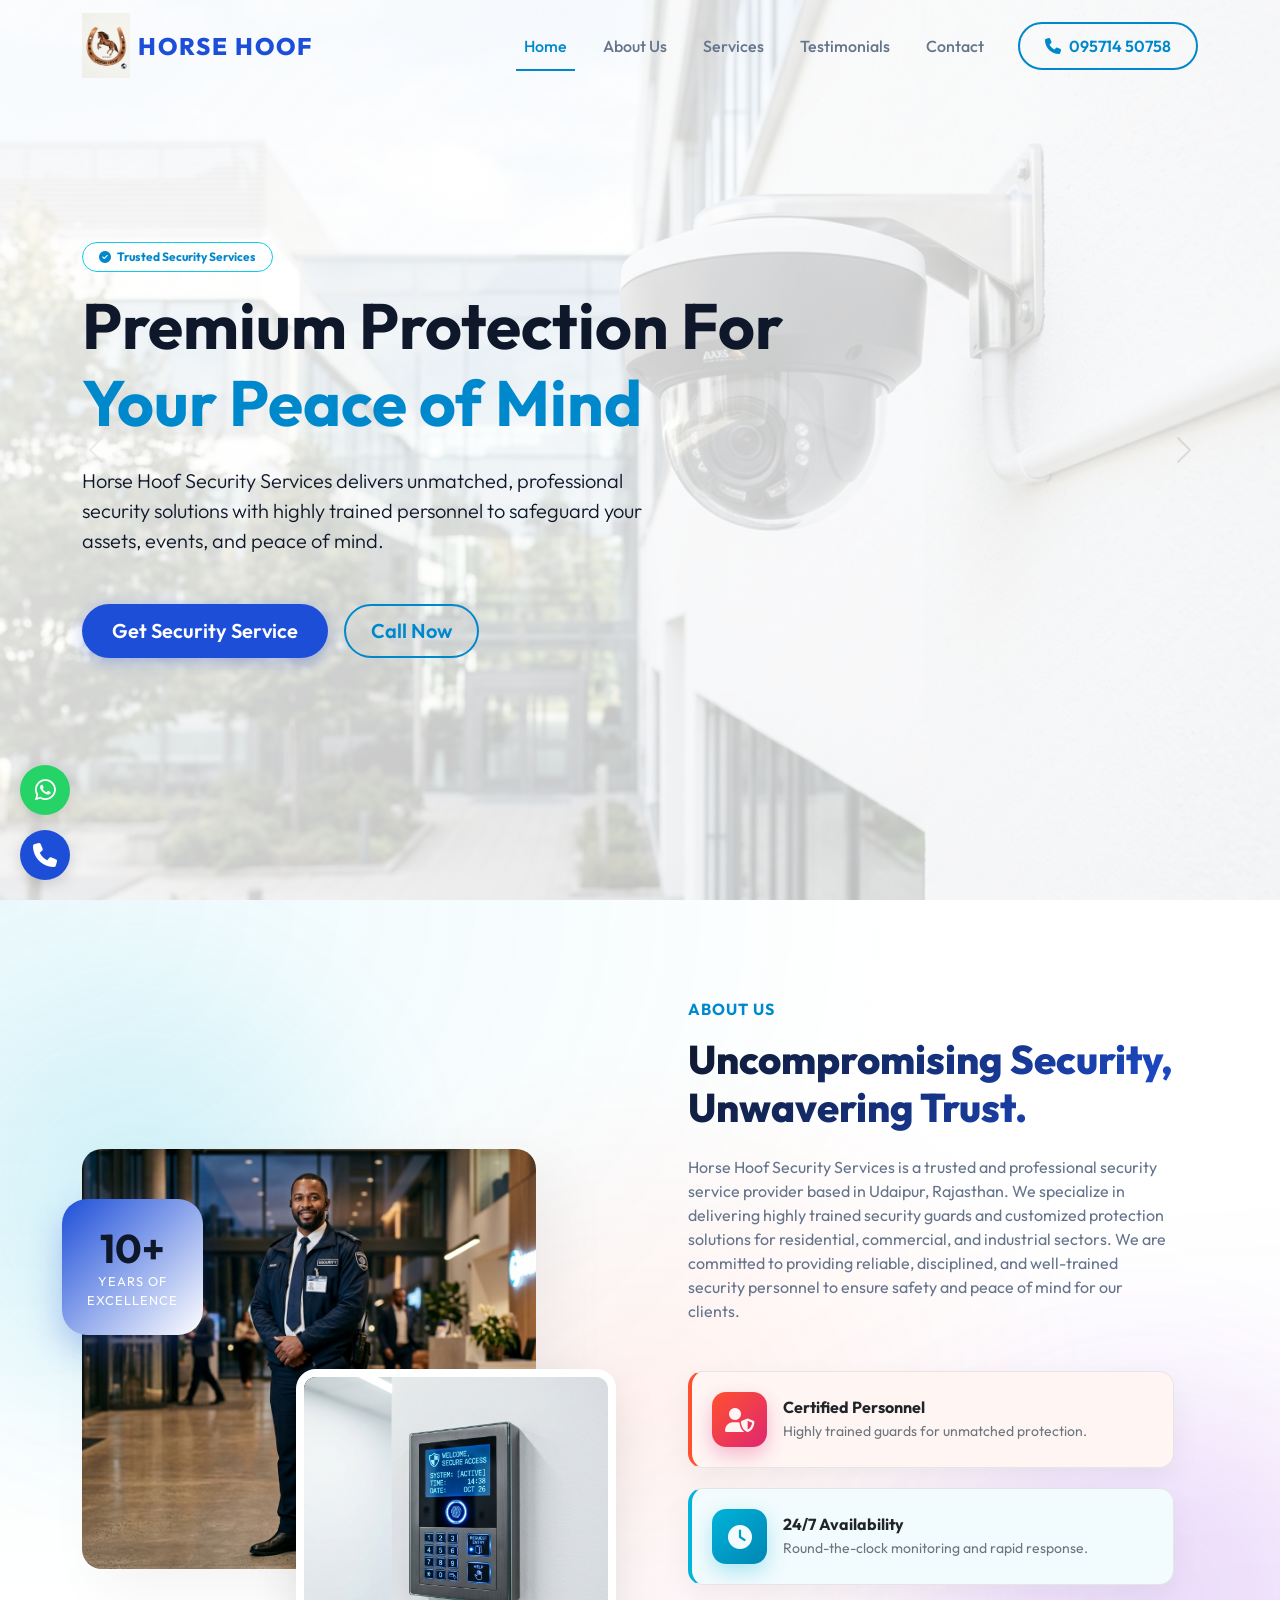
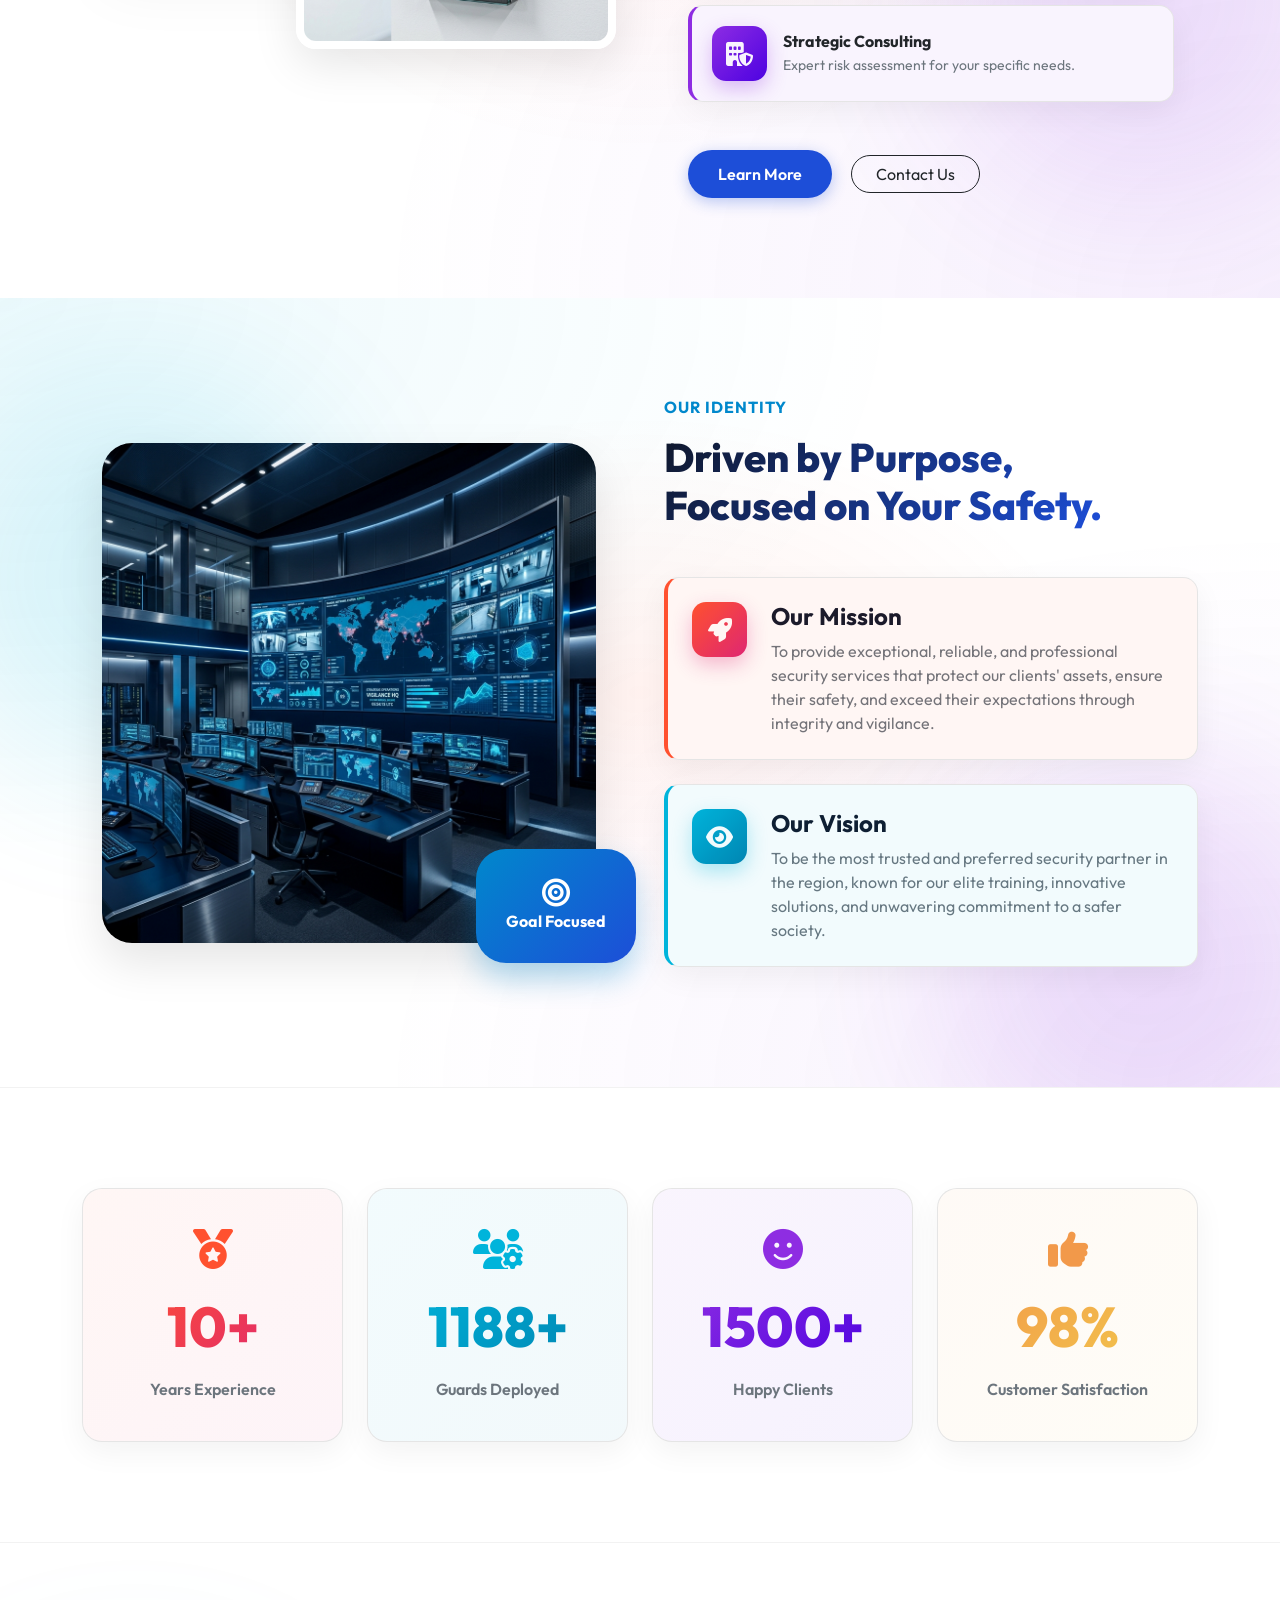
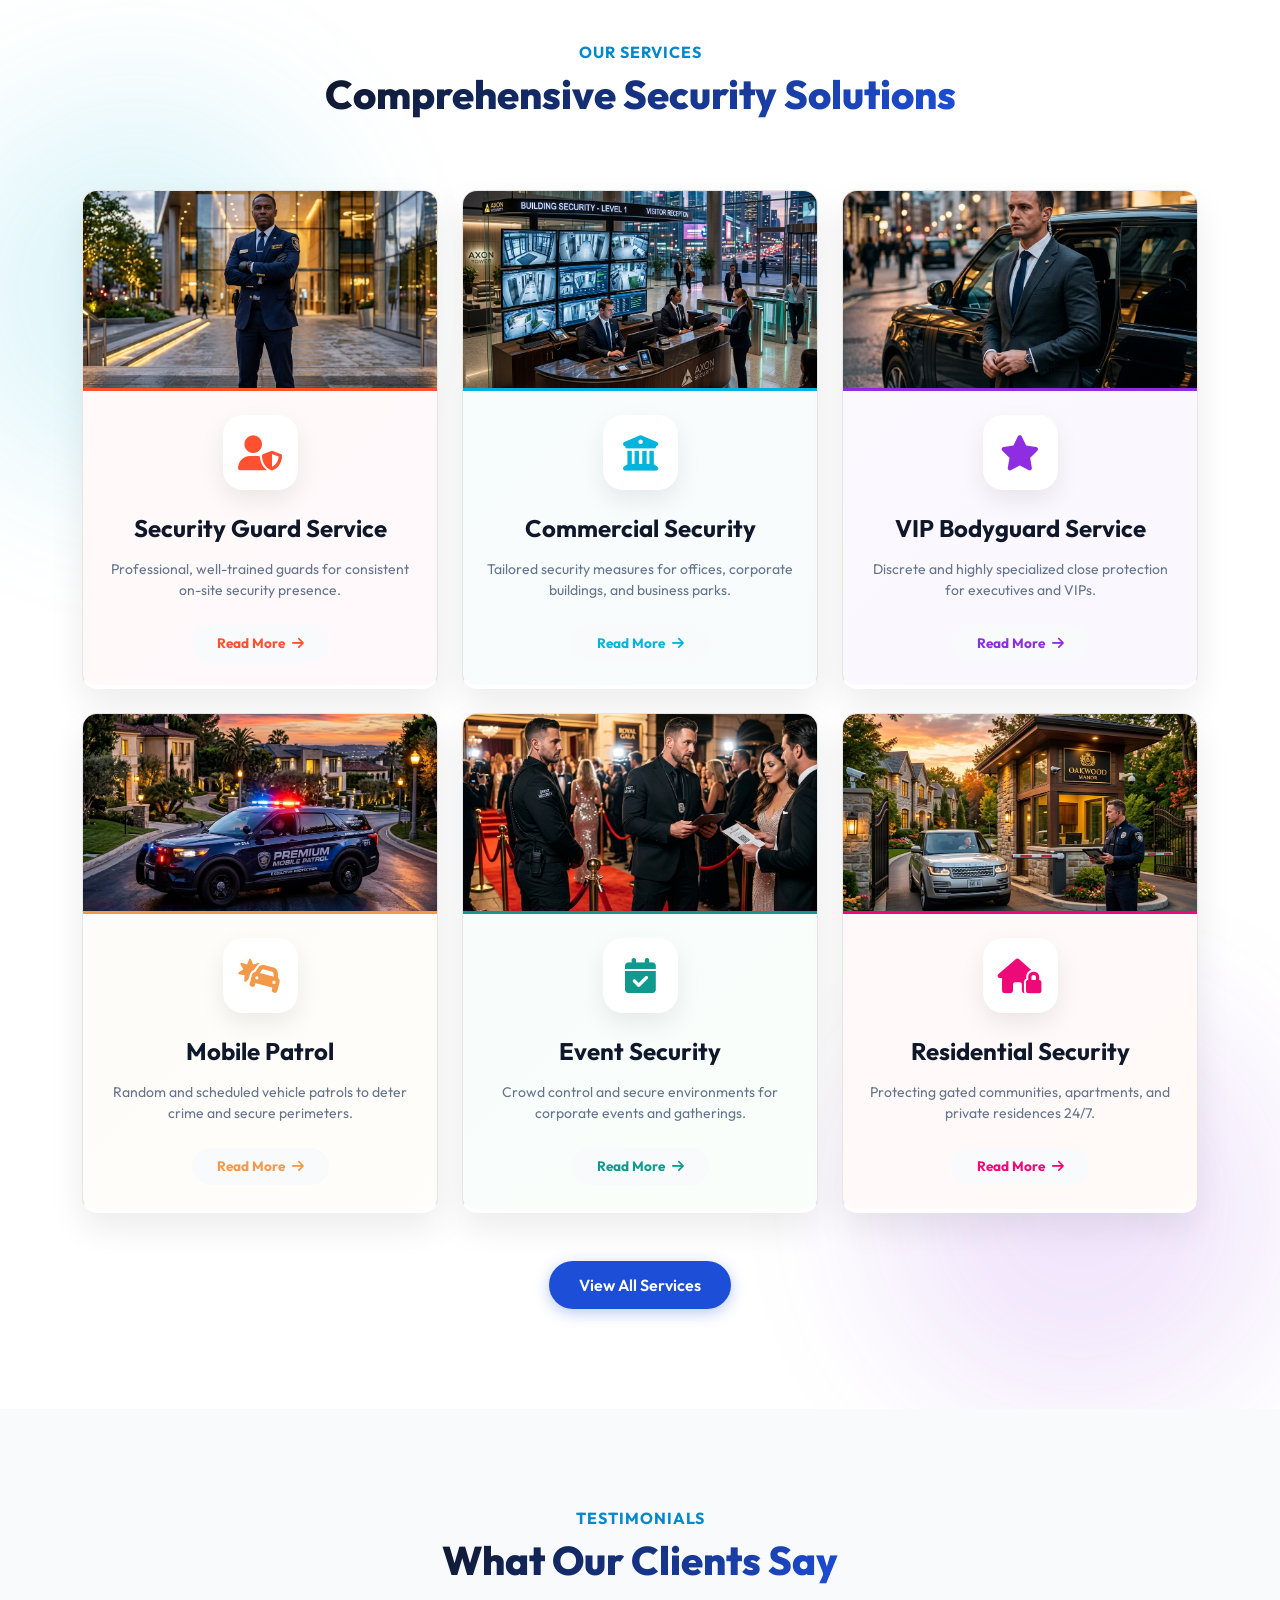
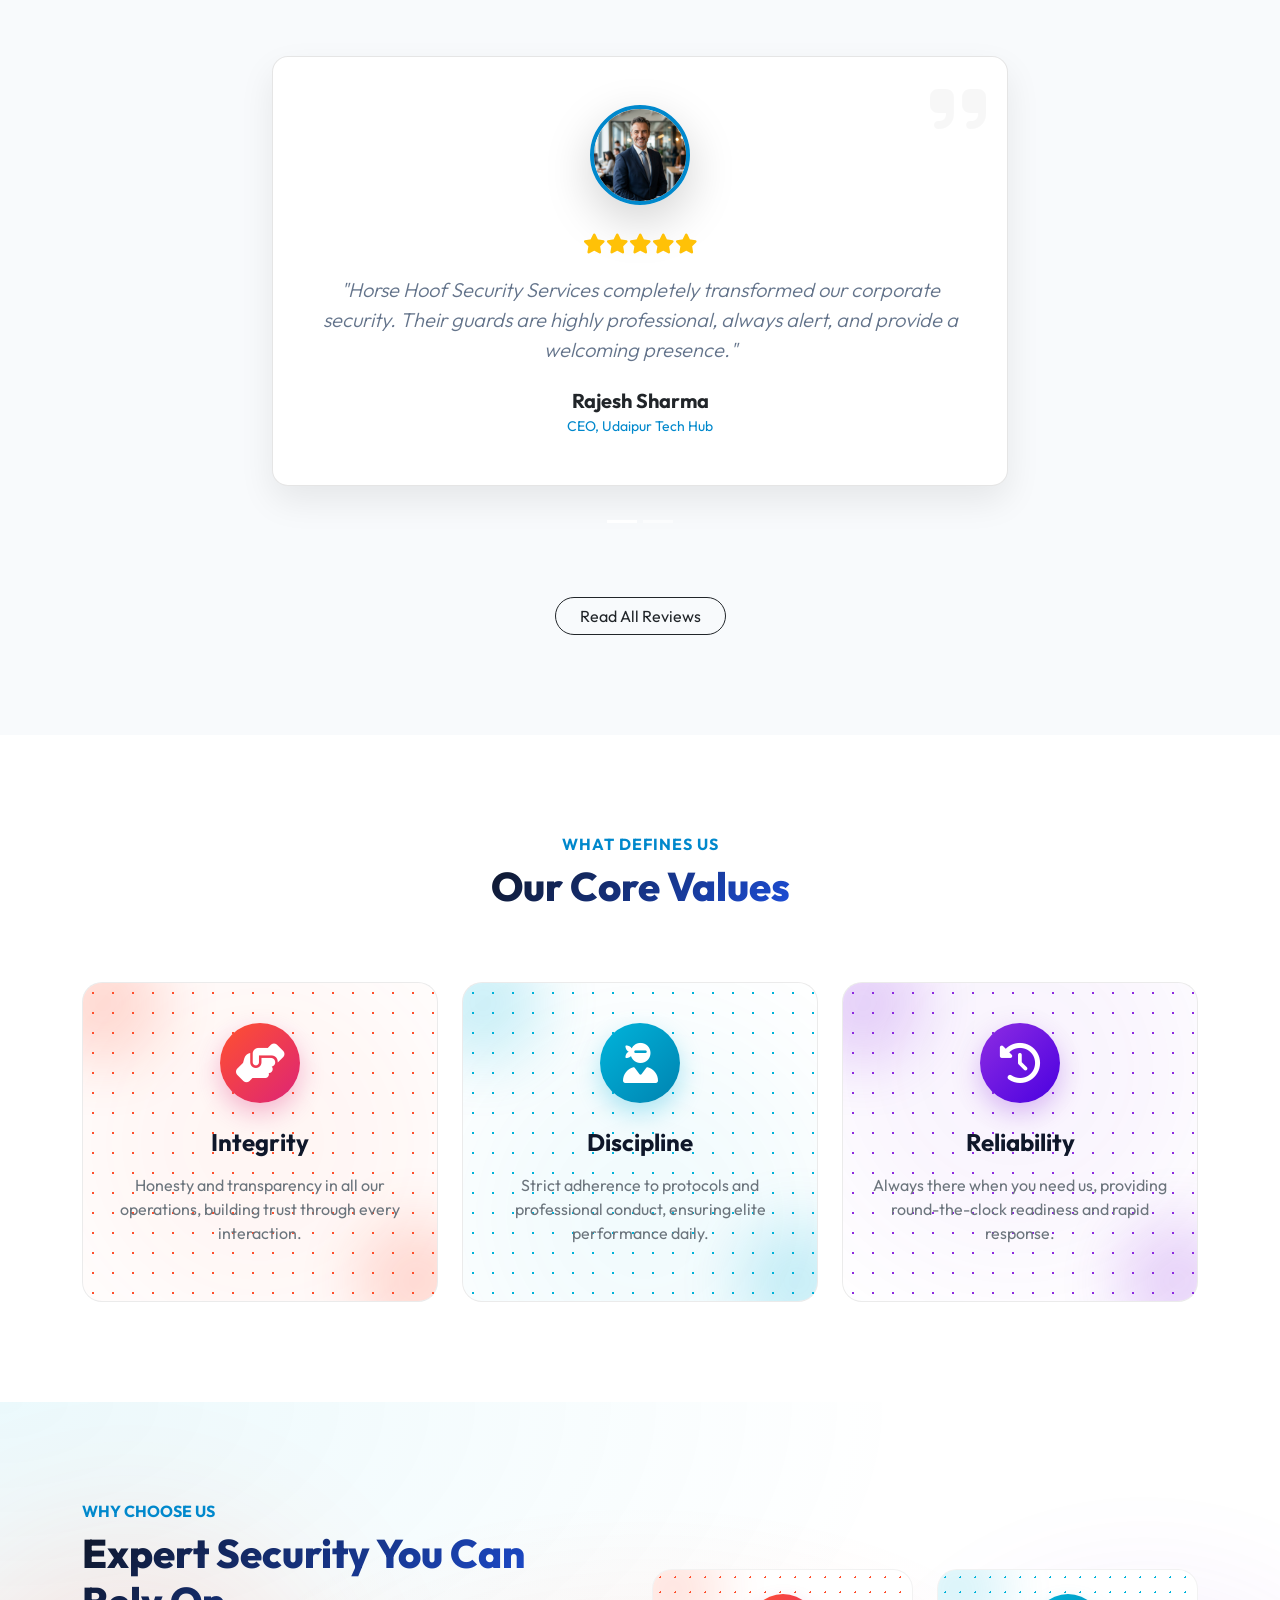
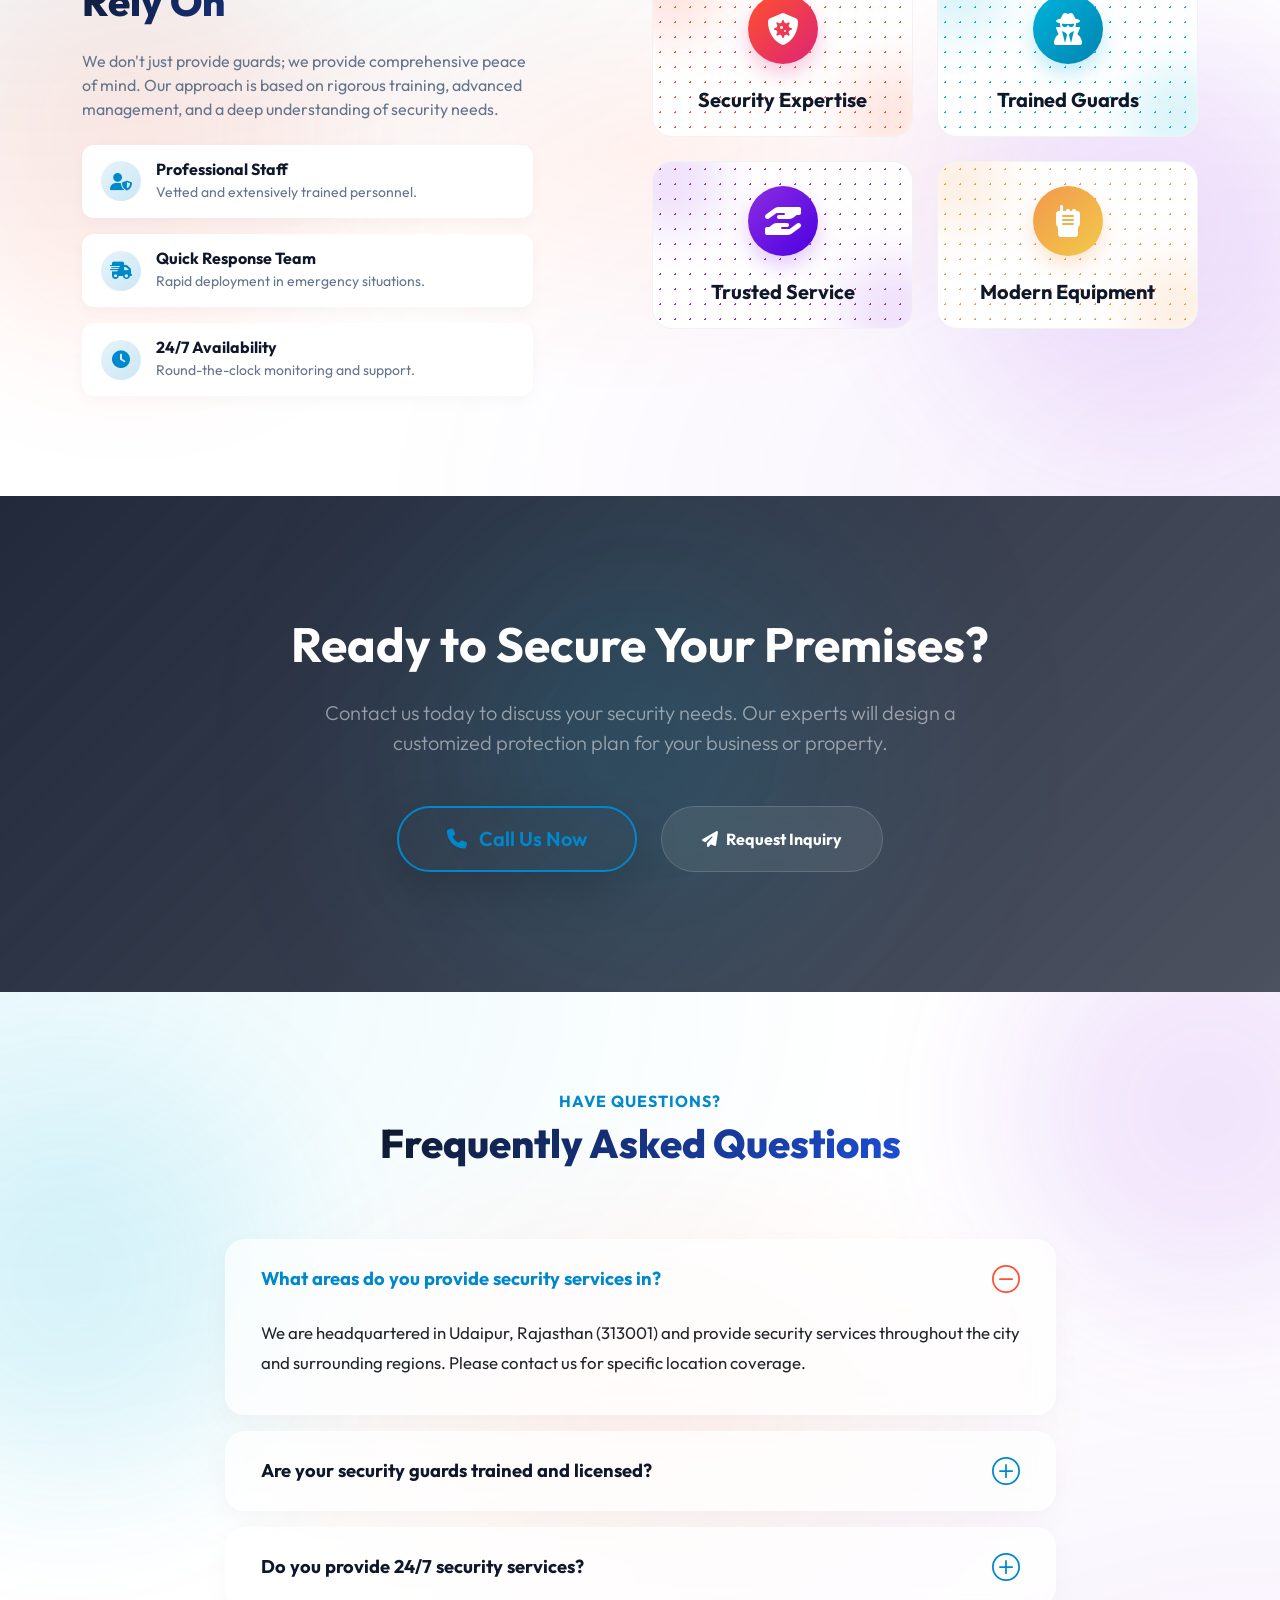
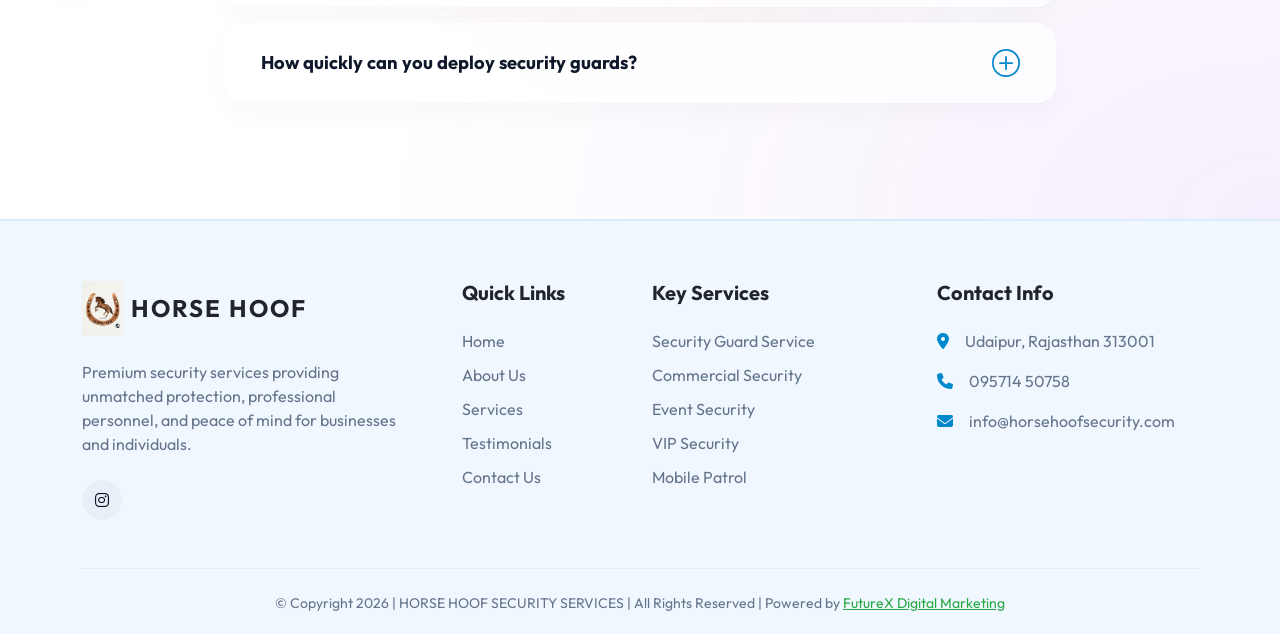
==== commit 5ccf3e58: "updated files" ====
--- a/index.html
+++ b/index.html
@@ -657,7 +657,7 @@
                 </div>
             </div>
             <div class="text-center pt-4 border-top" style="border-color: rgba(0,0,0,0.05) !important;">
-                <p class="text-silver mb-0 small">©️ Copyright 2026 | HORSE HOOF SECURITY SERVICES | All Rights Reserved | Powered by <a href="https://www.futurexdigitalmarketing.com/" target="_blank" rel="noopener" style="color: #28a745;"> FutureX Digital Marketing</a></p>
+                <p class="text-silver mb-0 small">©️ Copyright 2026 | <a href="index.html" class="text-decoration-none" style="color: inherit;">HORSE HOOF SECURITY SERVICES</a> | All Rights Reserved | Powered by <a href="https://www.futurexdigitalmarketing.com/" target="_blank" rel="noopener" style="color: #28a745;"> FutureX Digital Marketing</a></p>
             </div>
         </div>
     </footer>
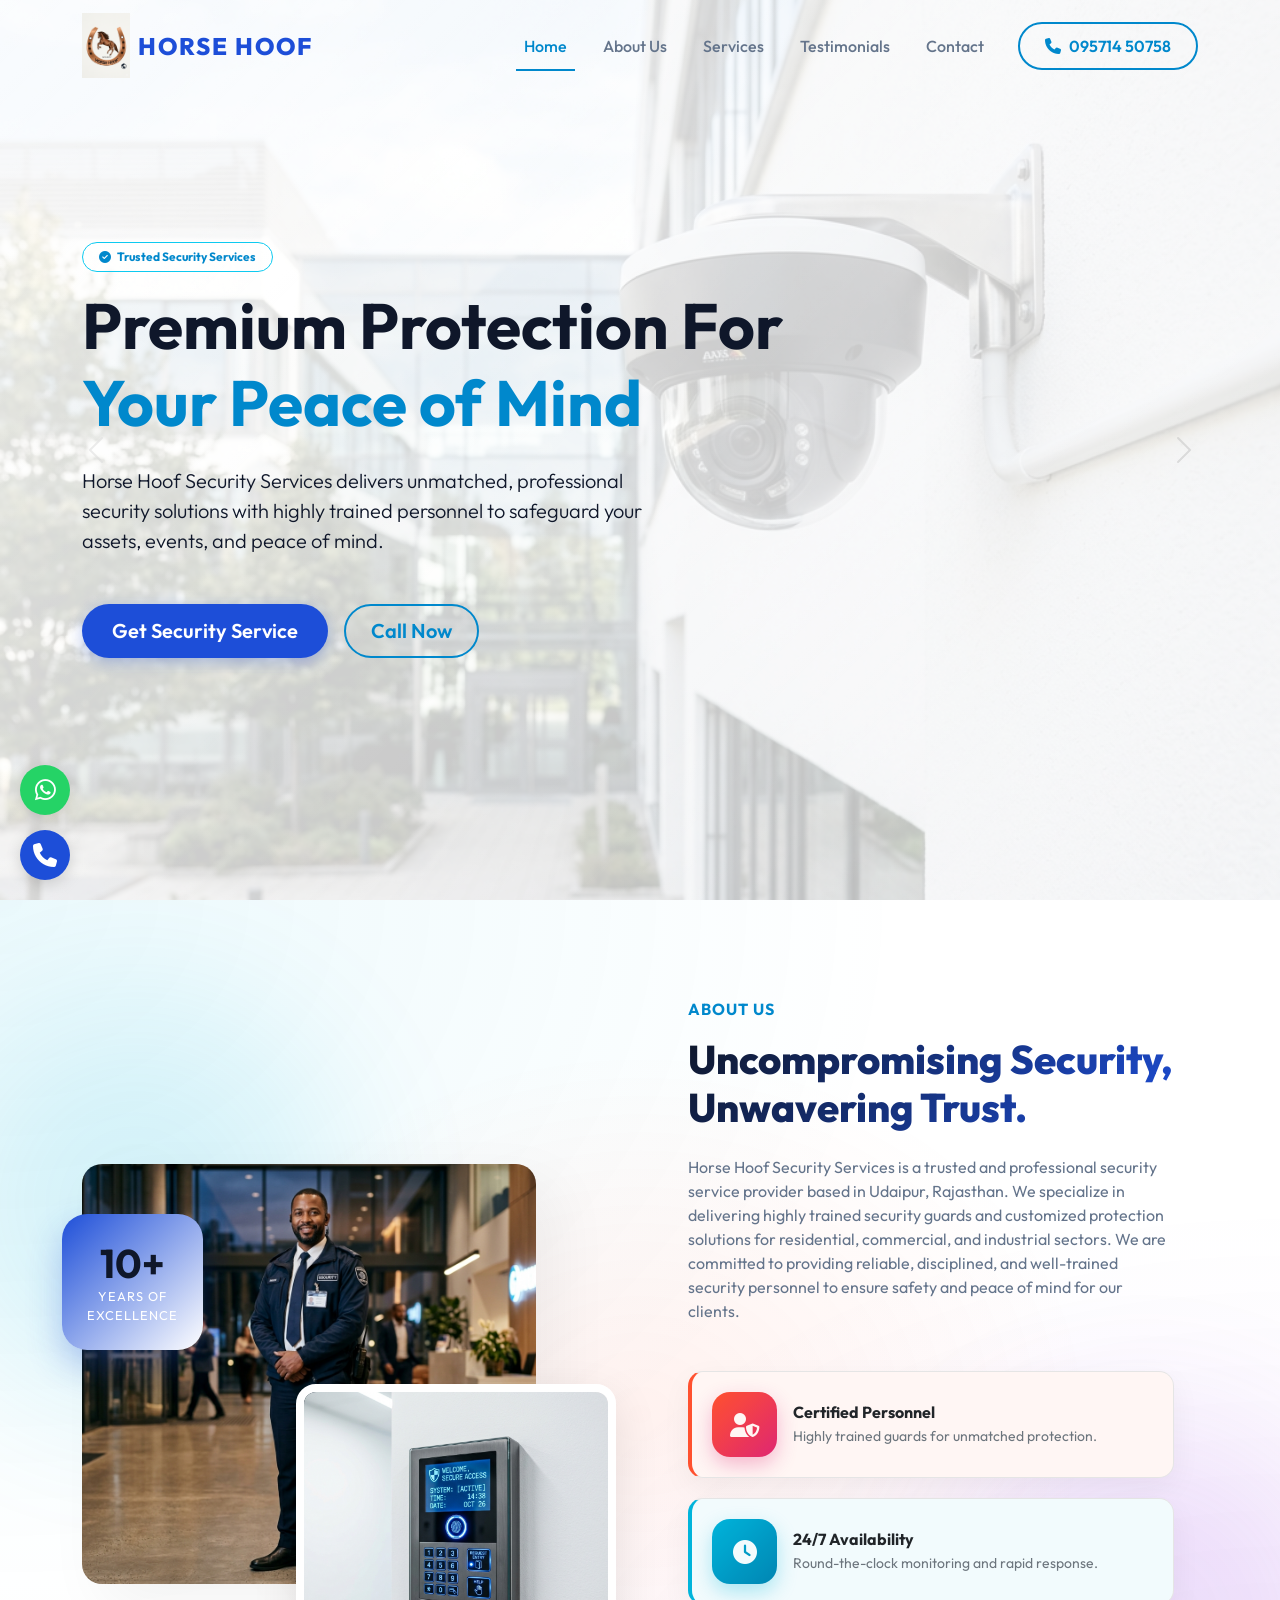
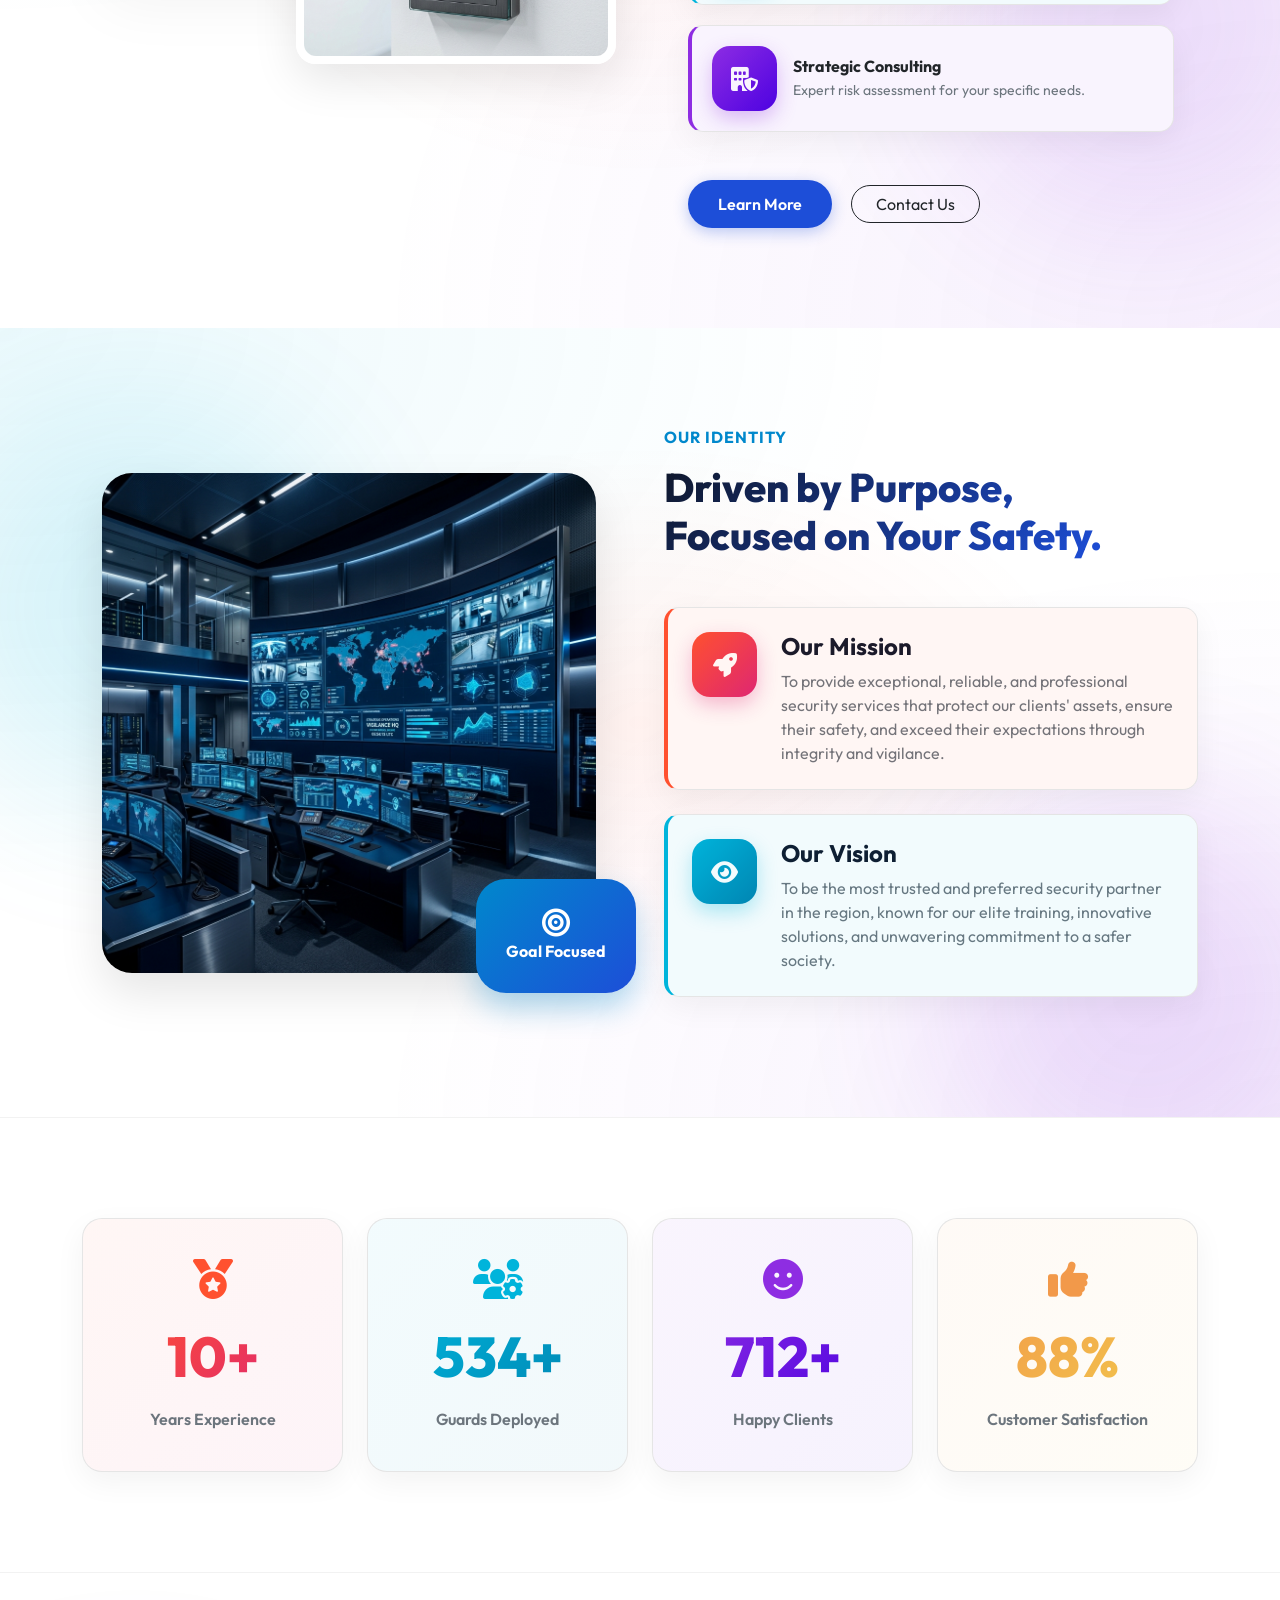
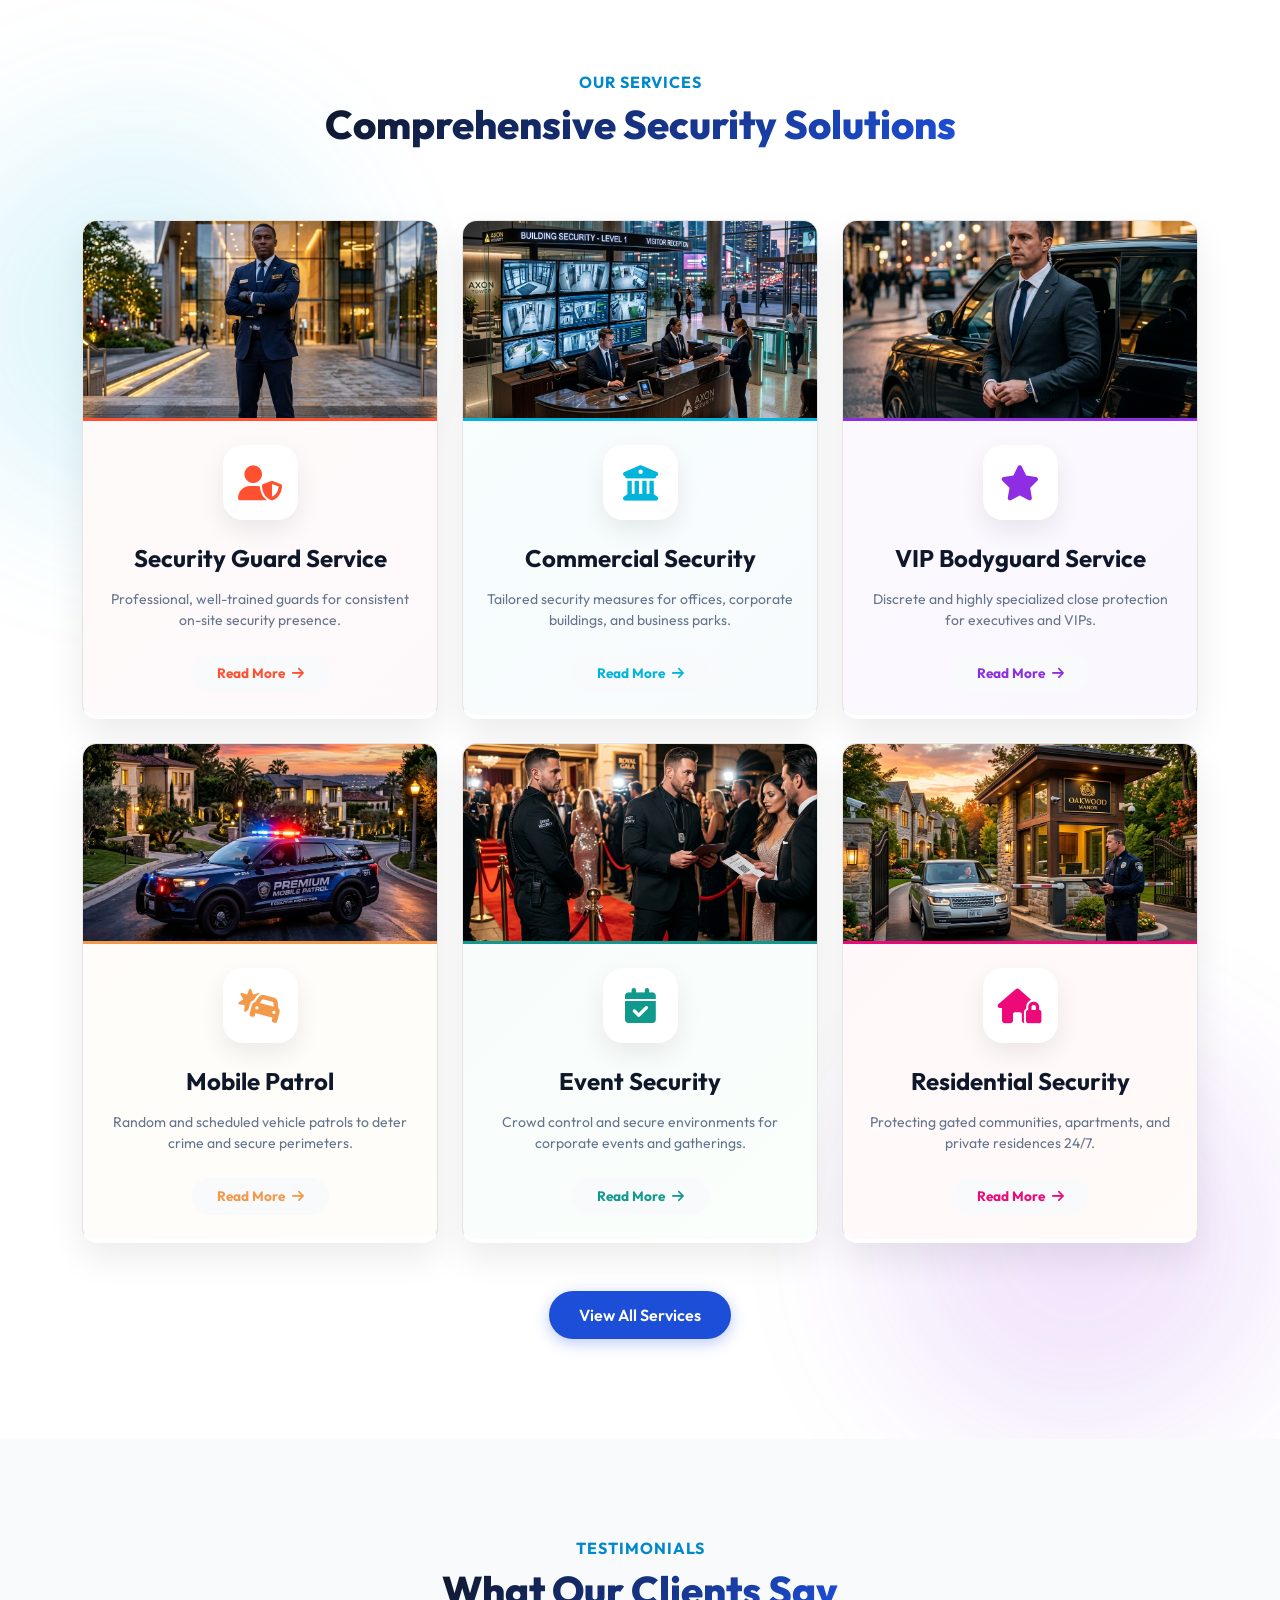
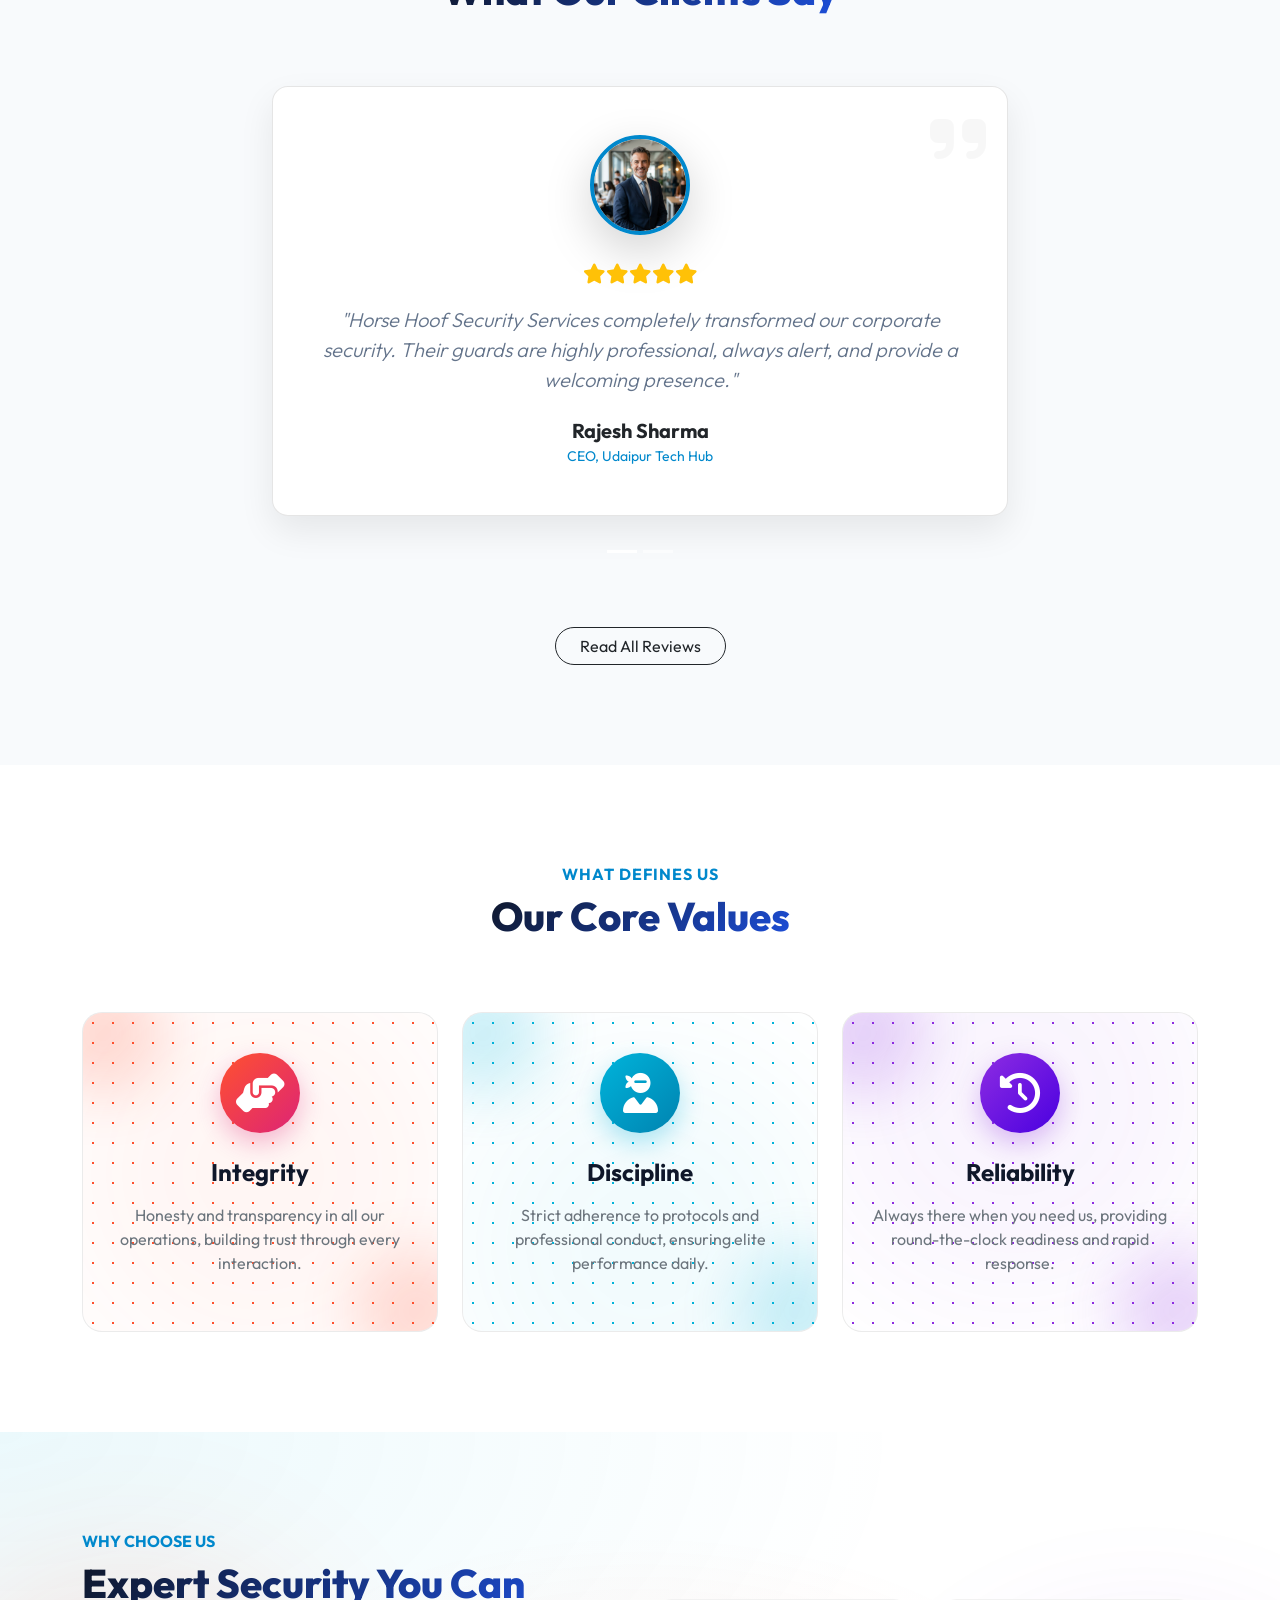
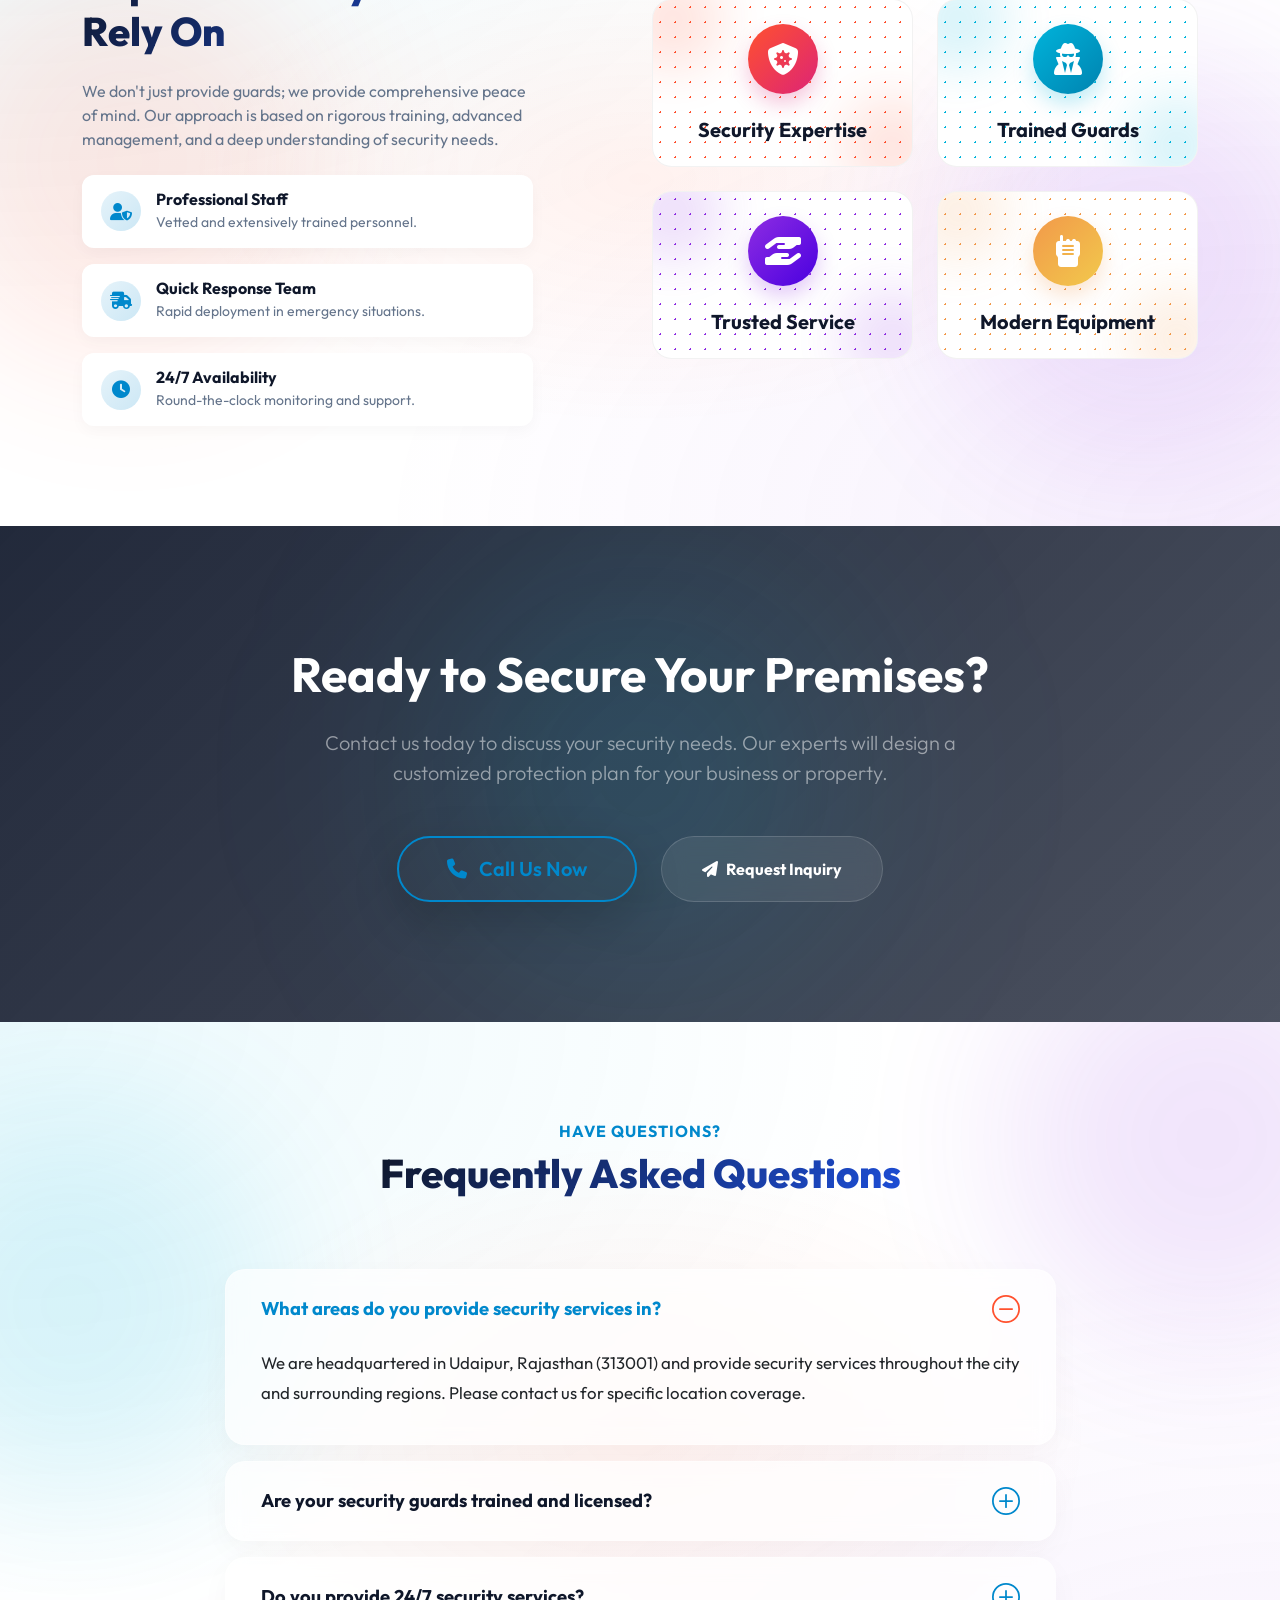
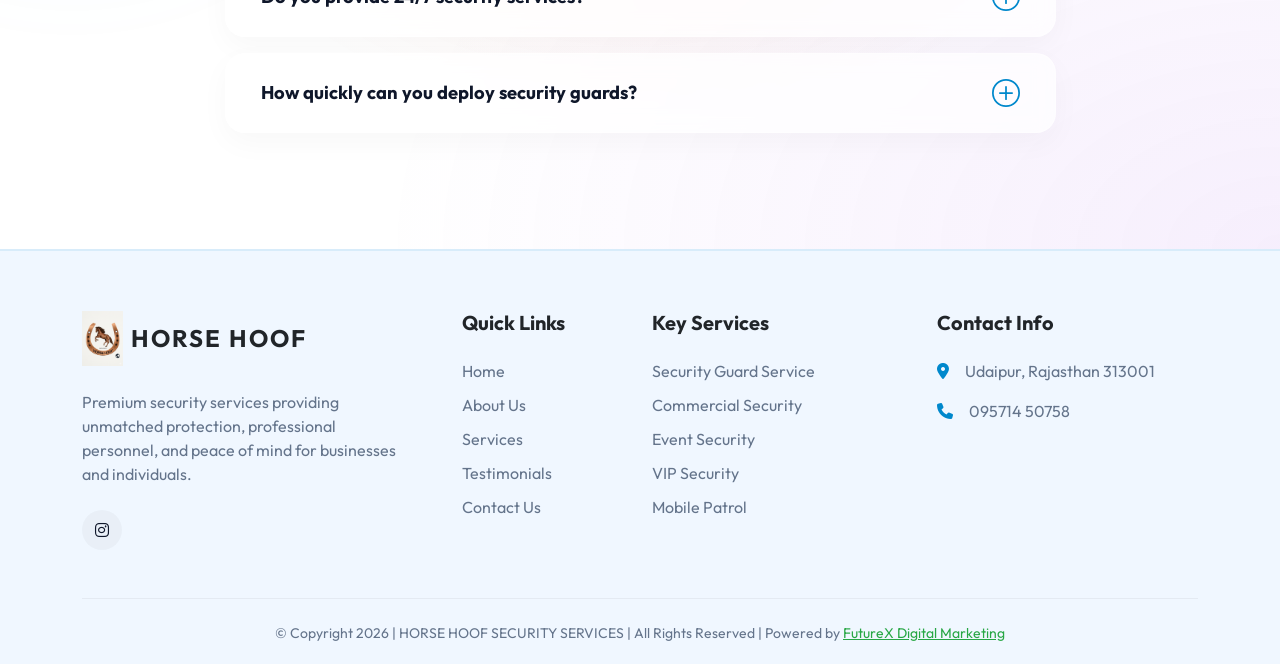
==== commit 39c10669: "updated files" ====
--- a/index.html
+++ b/index.html
@@ -3,9 +3,10 @@
 <head>
     <meta charset="UTF-8">
     <meta name="viewport" content="width=device-width, initial-scale=1.0">
-    <meta name="theme-color" content="#1d4ed8">
+    <meta name="theme-color" content="#0088cc">
+    <meta name="description" content="Providing unmatched protection with professional security guards, commercial security, and VIP protection services in Udaipur, Rajasthan. Your safety is our priority.">
     <link rel="icon" type="image/png" href="assets/images/logo.png">
-    <title>Horse Hoof Security Services</title>
+    <title>Horse Hoof Security Services | Premium Security Solutions in Udaipur</title>
     
     <!-- Google Fonts -->
     <link rel="preconnect" href="https://fonts.googleapis.com">
@@ -649,10 +650,6 @@
                             <i class="fa-solid fa-phone mt-1 me-3 text-neon"></i>
                             <span>095714 50758</span>
                         </li>
-                        <li class="mb-3 d-flex align-items-start">
-                            <i class="fa-solid fa-envelope mt-1 me-3 text-neon"></i>
-                            <span>info@horsehoofsecurity.com</span>
-                        </li>
                     </ul>
                 </div>
             </div>
--- a/css/style.css
+++ b/css/style.css
@@ -1058,14 +1058,83 @@
 }
 .social-icon:hover { background: var(--neon-accent); color: #fff; transform: translateY(-3px); }
 
-/* Contact Form */
-.form-control {
-  background: #fff; border: 1px solid rgba(0,0,0,0.1);
-  color: var(--text-dark); padding: 12px 20px; border-radius: 8px; transition: 0.3s;
-}
-.form-control:focus { background: #fff; border-color: var(--neon-accent); box-shadow: 0 0 10px rgba(0,136,204,0.1); color: var(--text-dark);}
-.form-control::placeholder { color: #94a3b8; }
-.form-select { background-color: #fff; color: var(--text-dark); border: 1px solid rgba(0,0,0,0.1); }
+/* Enhanced Contact Section */
+.form-floating-custom {
+  position: relative;
+}
+.glass-input {
+  background: rgba(255, 255, 255, 0.8) !important;
+  backdrop-filter: blur(10px);
+  border: 1px solid rgba(255, 255, 255, 0.5) !important;
+  border-radius: 15px !important;
+  padding: 18px 20px !important;
+  transition: all 0.3s ease !important;
+  height: auto !important;
+}
+.glass-input:focus {
+  background: #fff !important;
+  border-color: var(--neon-accent) !important;
+  box-shadow: 0 0 20px rgba(0, 136, 204, 0.1) !important;
+  transform: translateY(-2px);
+}
+.form-floating-custom label {
+  position: absolute;
+  top: 18px;
+  left: 20px;
+  transition: all 0.3s ease;
+  pointer-events: none;
+  color: #64748b;
+  margin-bottom: 0;
+}
+.glass-input:focus ~ label,
+.glass-input:not(:placeholder-shown) ~ label {
+  top: -10px;
+  left: 15px;
+  font-size: 0.75rem;
+  font-weight: 700;
+  background: var(--neon-accent);
+  color: #fff;
+  padding: 2px 10px;
+  border-radius: 20px;
+  opacity: 1;
+}
+
+.contact-card {
+  transition: all 0.4s cubic-bezier(0.175, 0.885, 0.32, 1.275);
+  border: 1px solid rgba(255, 255, 255, 0.5);
+}
+.contact-card:hover {
+  transform: scale(1.02) translateX(5px);
+  background: rgba(255, 255, 255, 0.95);
+  box-shadow: 0 15px 35px rgba(0, 136, 204, 0.1);
+}
+.border-neon-hover:hover {
+  border-color: var(--neon-accent) !important;
+}
+
+.shadow-neon-hover:hover {
+  box-shadow: 0 10px 25px rgba(0, 136, 204, 0.4) !important;
+}
+
+.icon-box-vibrant {
+  width: 65px;
+  height: 65px;
+  border-radius: 18px;
+  background: linear-gradient(135deg, var(--neon-accent), #00b4db);
+  display: flex;
+  align-items: center;
+  justify-content: center;
+  color: #fff;
+  font-size: 1.5rem;
+  box-shadow: 0 10px 20px rgba(0, 136, 204, 0.2);
+  transition: all 0.3s ease;
+  flex-shrink: 0;
+}
+.contact-card:hover .icon-box-vibrant {
+  transform: rotate(10deg) scale(1.1);
+}
+.icon-variant-2 { background: linear-gradient(135deg, #00b4db, #00d2ff); }
+.icon-variant-3 { background: linear-gradient(135deg, #1d4ed8, #3b82f6); }
 
 /* Responsive */
 @media (max-width: 991px) {
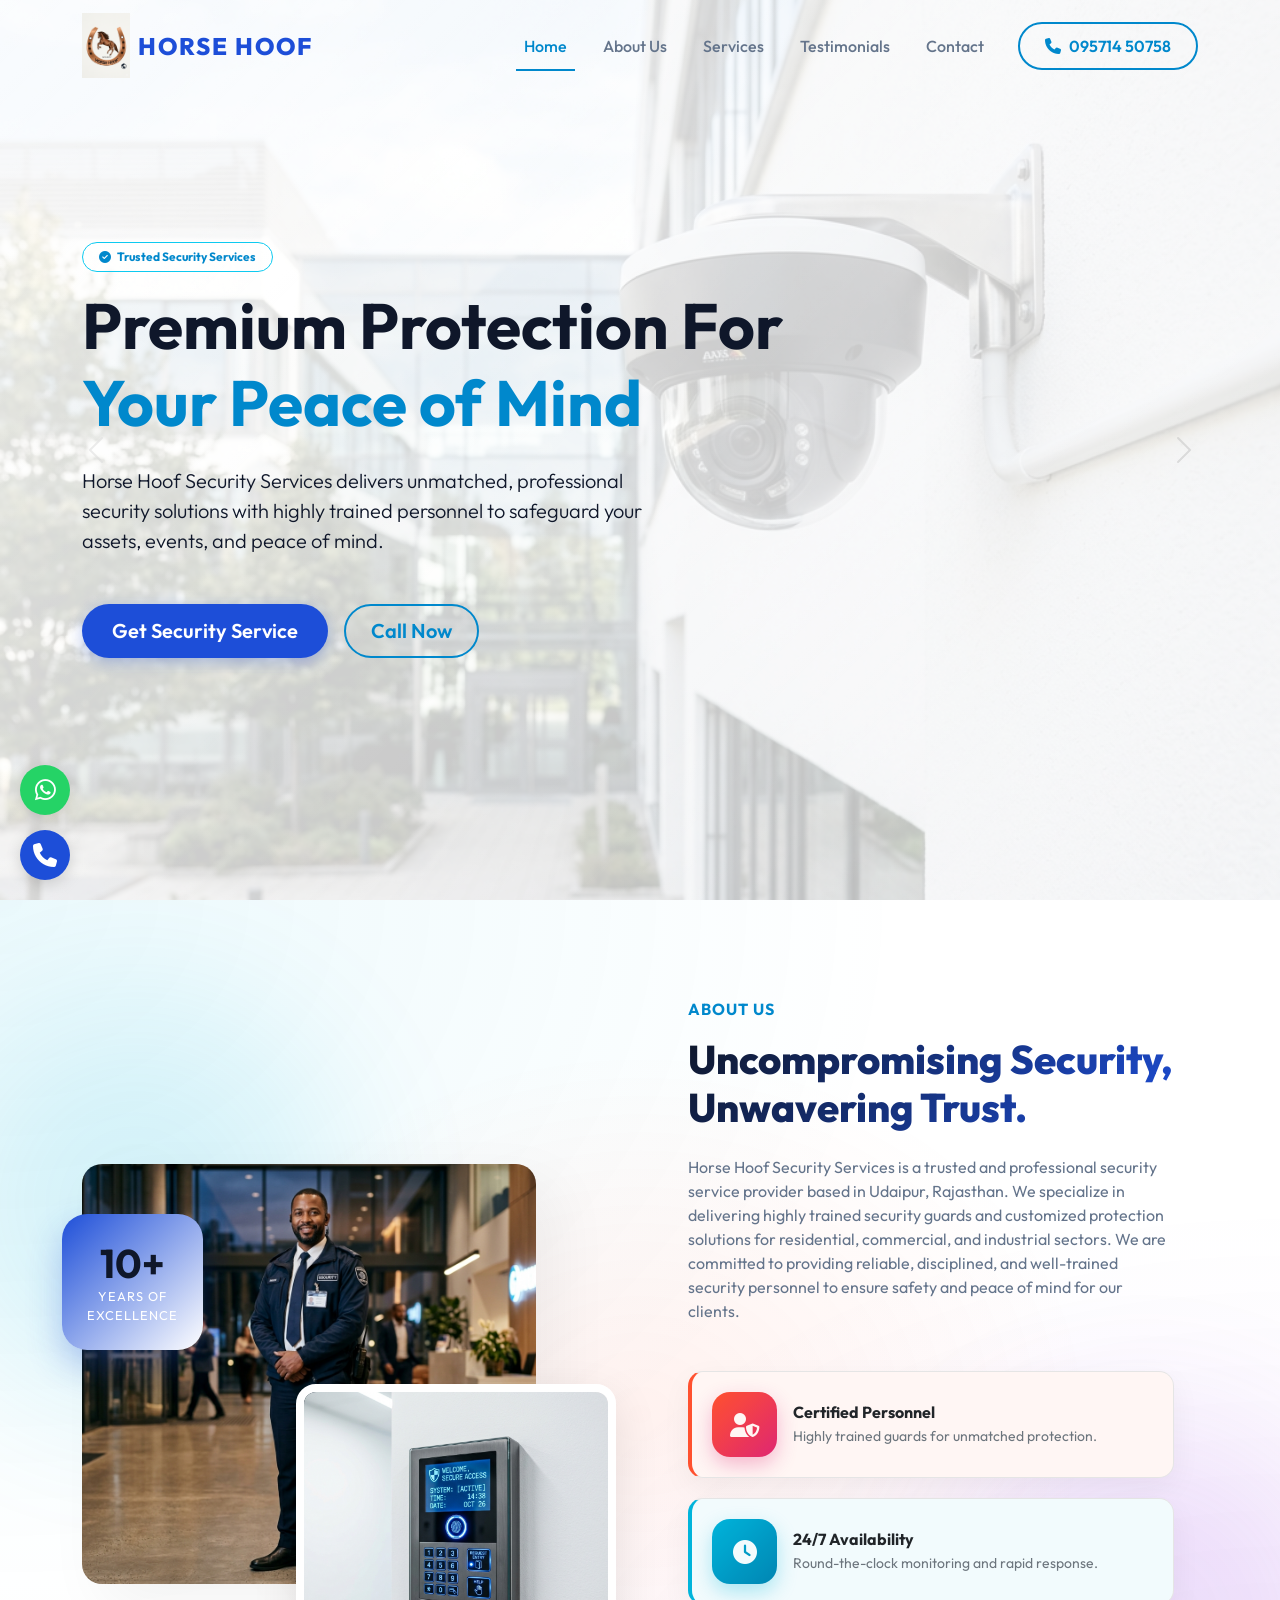
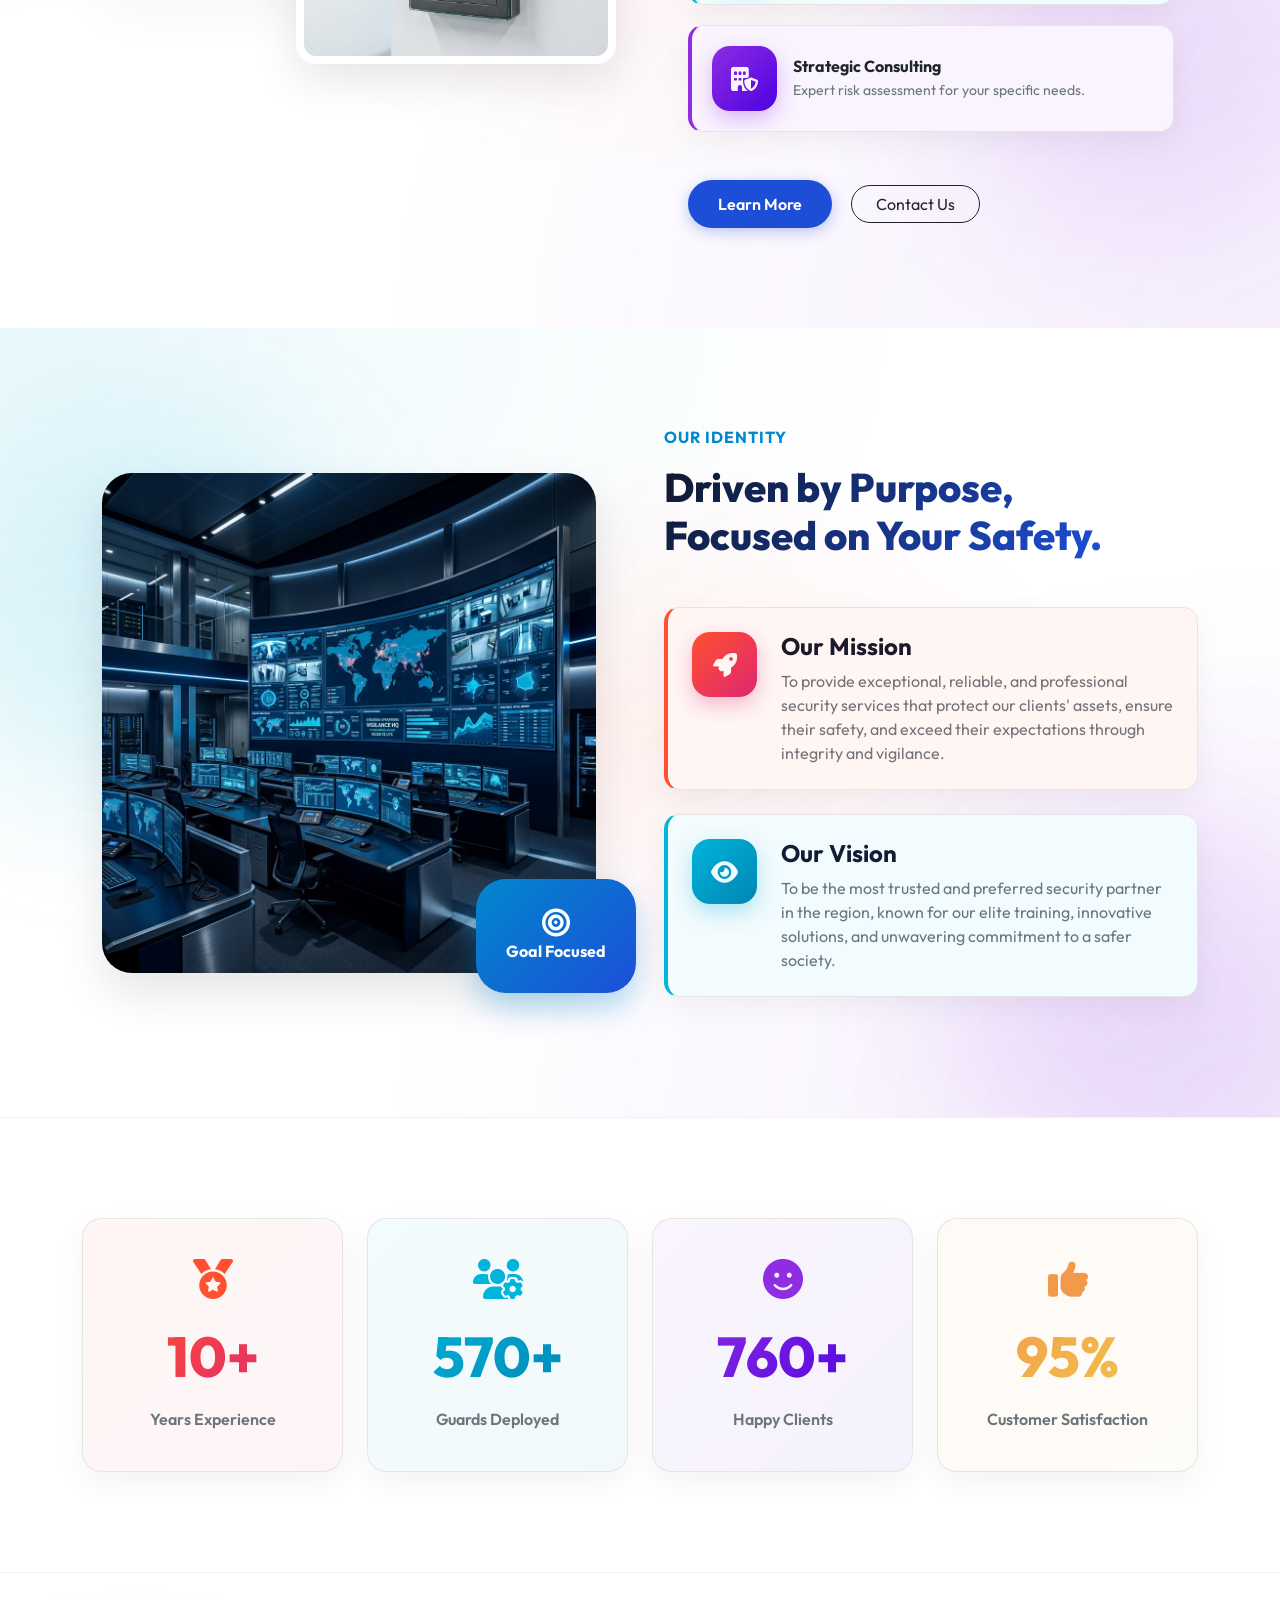
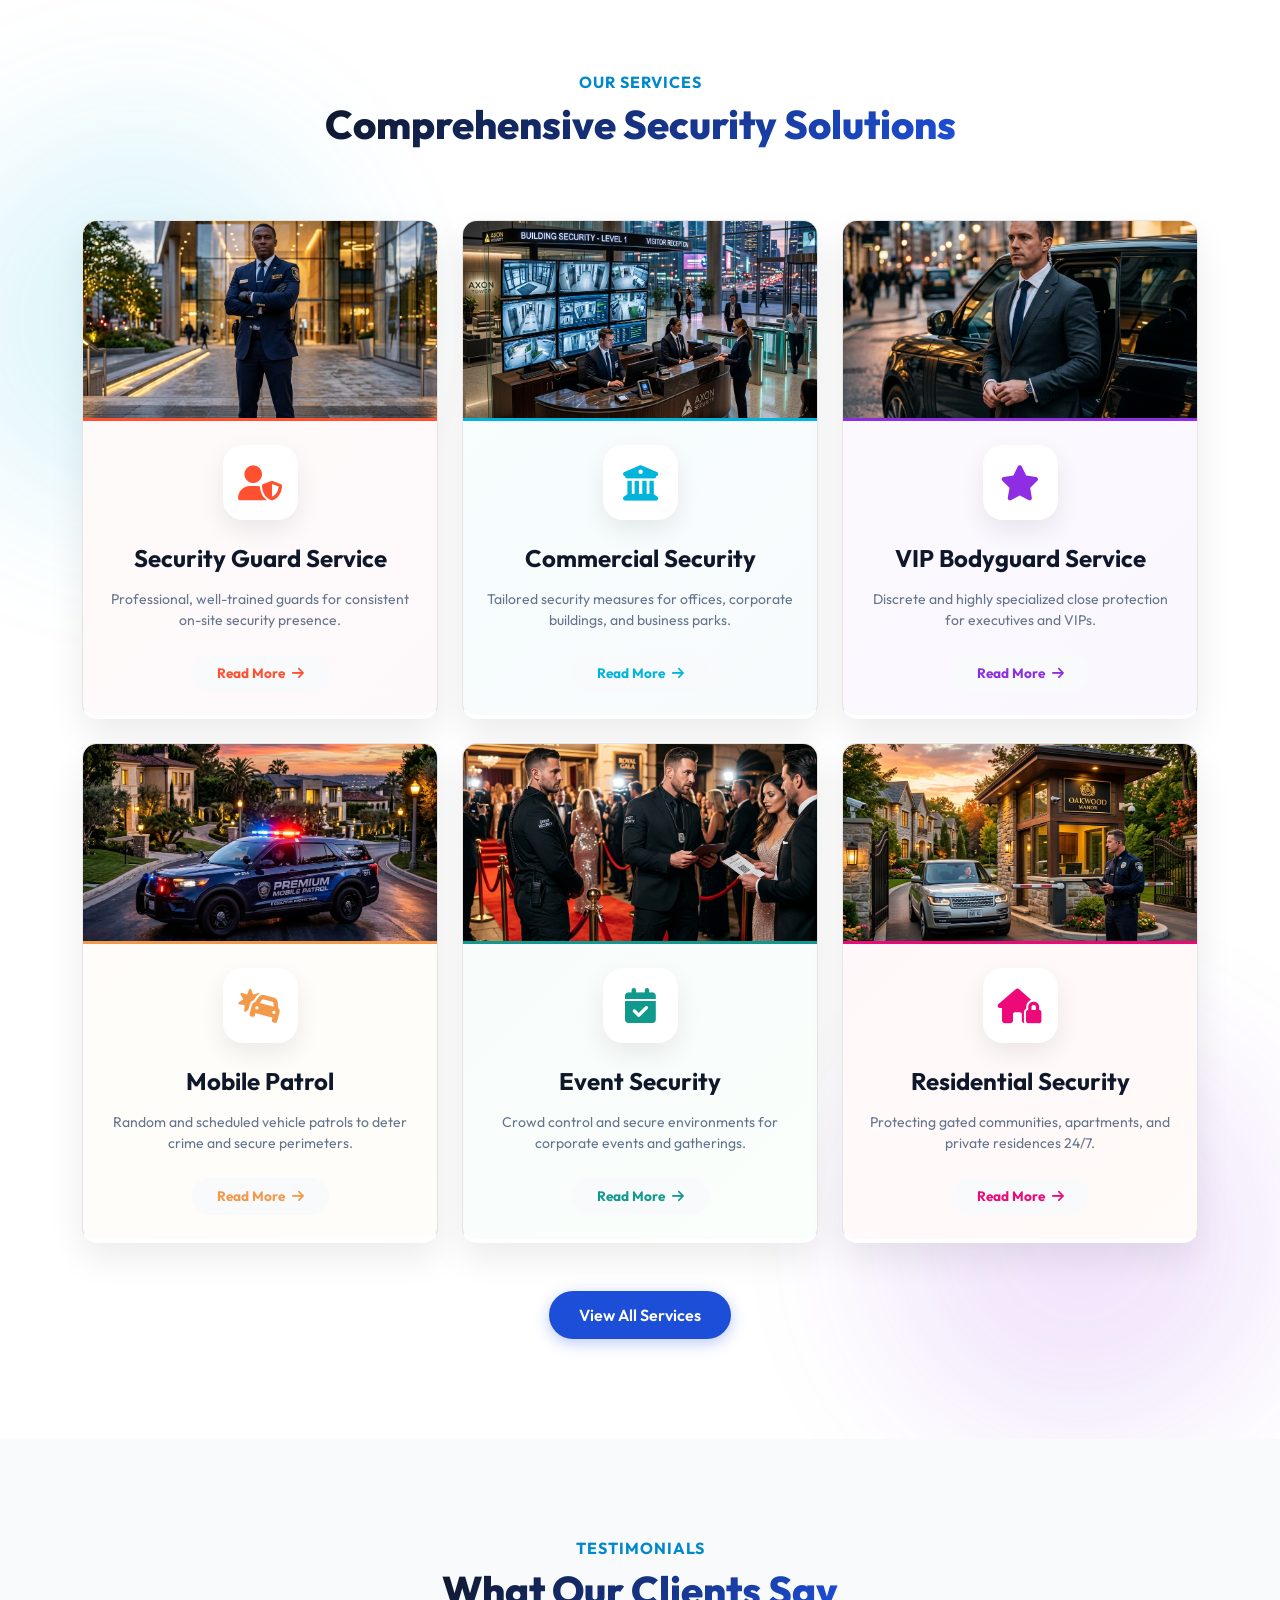
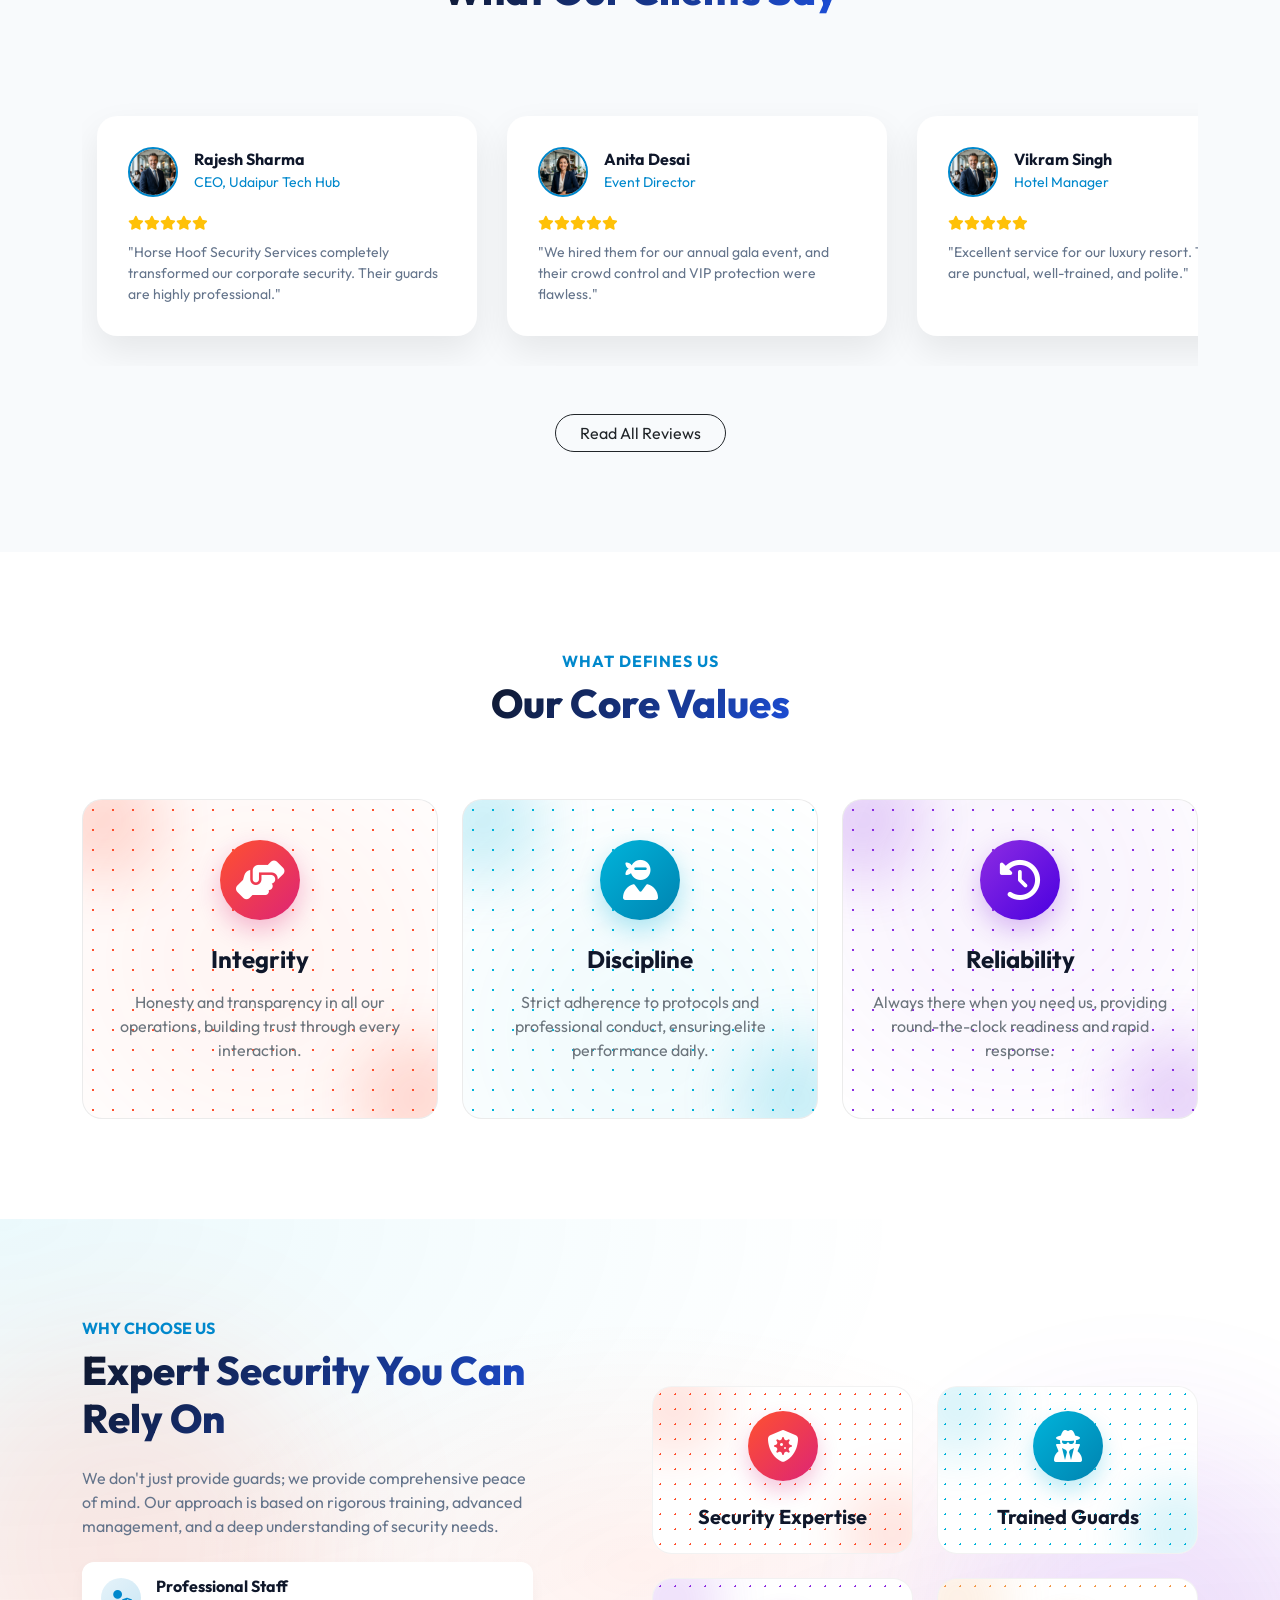
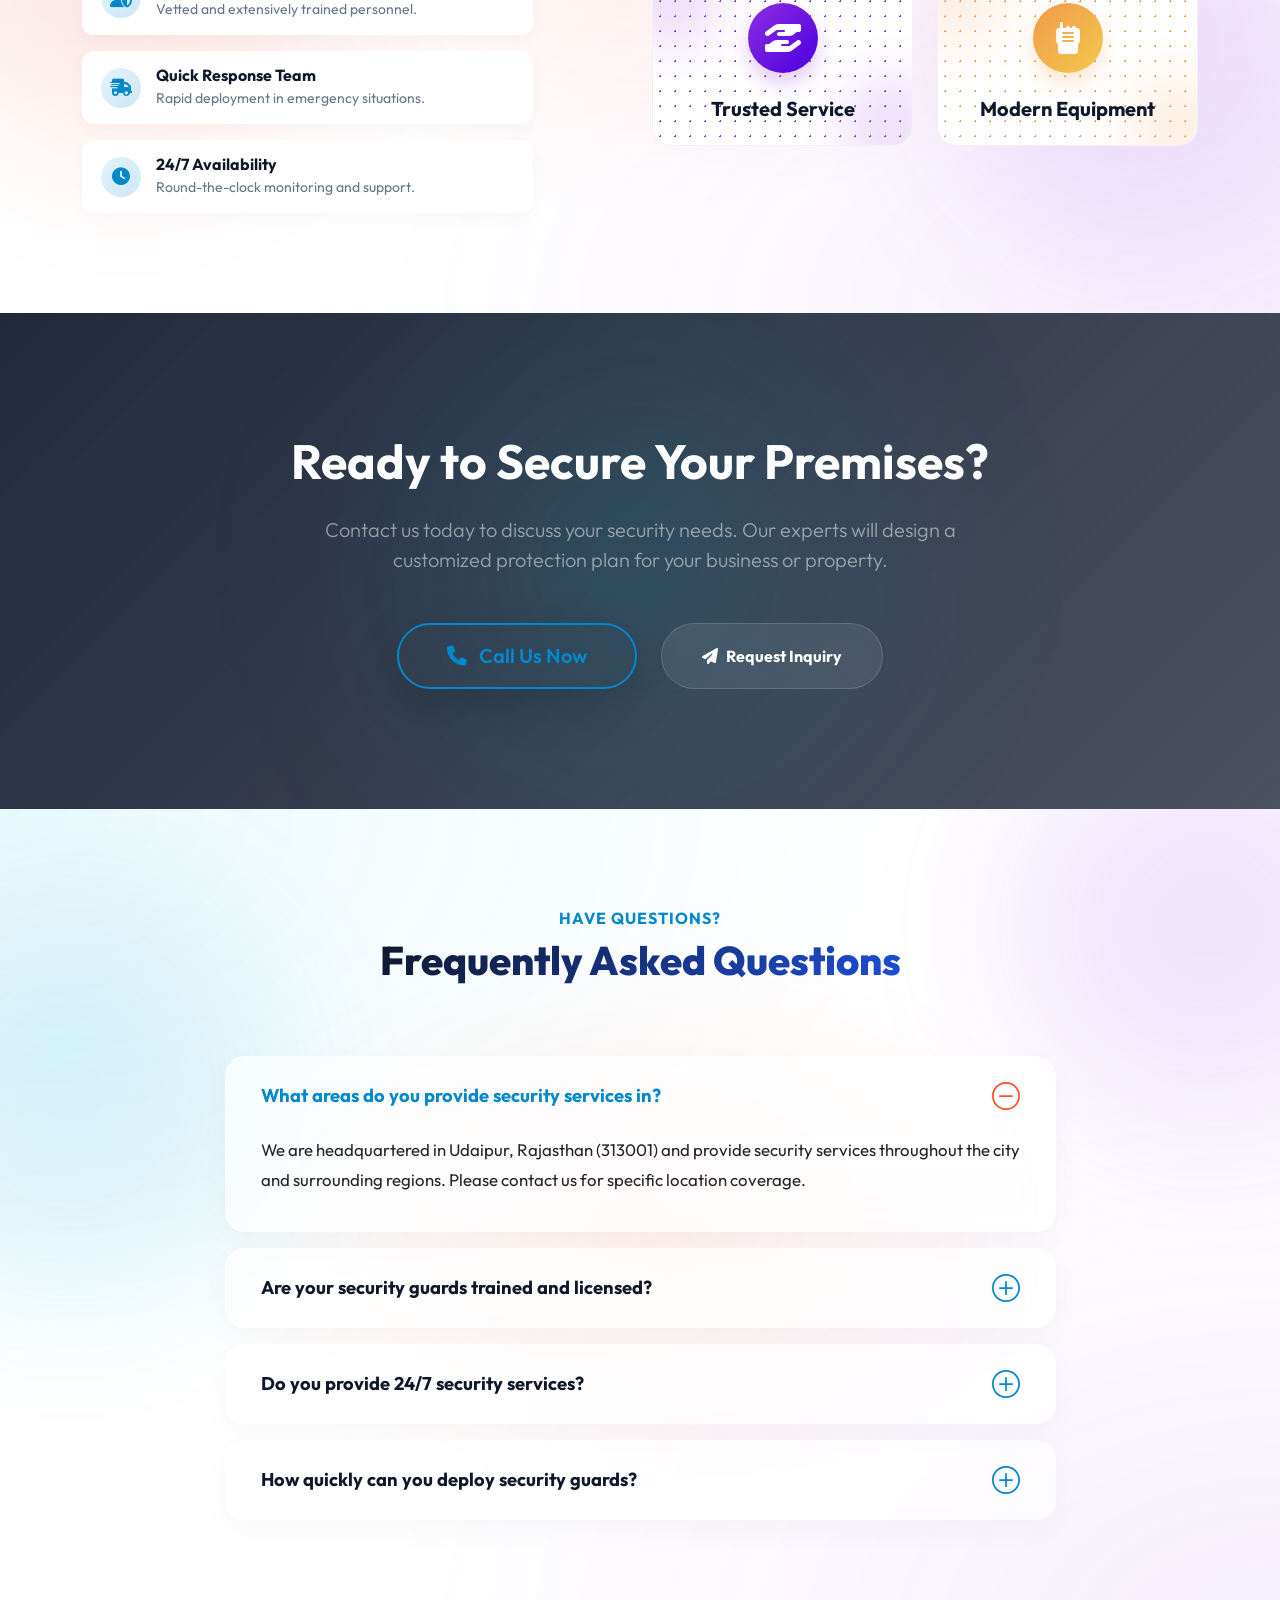
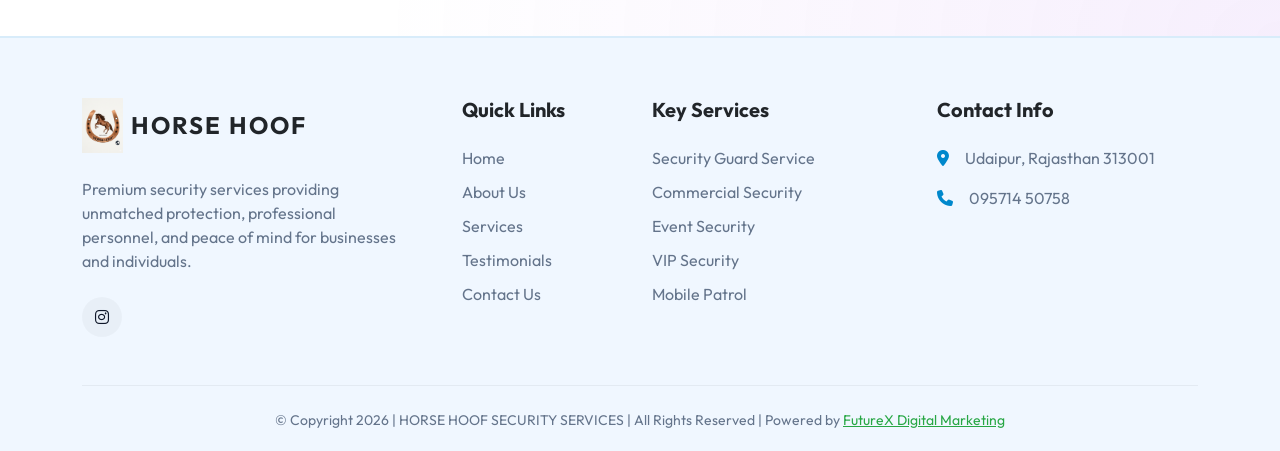
==== commit 63f660ad: "updated files" ====
--- a/index.html
+++ b/index.html
@@ -11,6 +11,8 @@
     <!-- Google Fonts -->
     <link rel="preconnect" href="https://fonts.googleapis.com">
     <link rel="preconnect" href="https://fonts.gstatic.com" crossorigin>
+    <link rel="dns-prefetch" href="https://fonts.googleapis.com">
+    <link rel="dns-prefetch" href="https://cdn.jsdelivr.net">
     <link href="https://fonts.googleapis.com/css2?family=Inter:wght@300;400;500;600;700&family=Outfit:wght@400;600;700;800&display=swap" rel="stylesheet">
     
     <!-- Bootstrap CSS -->
@@ -31,7 +33,7 @@
     <nav class="navbar navbar-expand-lg fixed-top navbar-light">
         <div class="container">
             <a class="navbar-brand d-flex align-items-center" href="index.html">
-                <img src="assets/images/logo.png" alt="Horse Hoof Logo" class="logo-img me-2">
+                <img src="assets/images/logo.png" alt="Horse Hoof Logo" class="logo-img me-2" loading="lazy">
                 HORSE HOOF
             </a>
             <button class="navbar-toggler border-0" type="button" data-bs-toggle="collapse" data-bs-target="#navbarNav" aria-controls="navbarNav" aria-expanded="false" aria-label="Toggle navigation">
@@ -370,44 +372,95 @@
                 <h2 class="section-title">What Our Clients Say</h2>
             </div>
             
-            <div class="row justify-content-center">
-                <div class="col-lg-8" data-aos="zoom-in">
-                    <div id="homeTestimonialCarousel" class="carousel slide" data-bs-ride="carousel">
-                        <div class="carousel-inner glass-panel rounded-4 p-5 text-center position-relative">
-                            <i class="fa-solid fa-quote-right quote-icon"></i>
-                            
-                            <!-- Testimonial 1 -->
-                            <div class="carousel-item active">
-                                <div class="testimonial-user mb-4">
-                                    <img src="assets/images/user_1.png" alt="Rajesh Sharma" class="rounded-circle shadow-lg" style="width: 100px; height: 100px; object-fit: cover; border: 4px solid var(--neon-accent);">
-                                </div>
-                                <div class="text-warning mb-3 fs-5">
-                                    <i class="fa-solid fa-star"></i><i class="fa-solid fa-star"></i><i class="fa-solid fa-star"></i><i class="fa-solid fa-star"></i><i class="fa-solid fa-star"></i>
-                                </div>
-                                <p class="lead text-silver fst-italic mb-4">"Horse Hoof Security Services completely transformed our corporate security. Their guards are highly professional, always alert, and provide a welcoming presence."</p>
-                                <h5 class="fw-bold text-dark mb-0">Rajesh Sharma</h5>
-                                <span class="text-neon small">CEO, Udaipur Tech Hub</span>
-                            </div>
-                            
-                            <!-- Testimonial 2 -->
-                            <div class="carousel-item">
-                                <div class="testimonial-user mb-4">
-                                    <img src="assets/images/user_2.png" alt="Anita Desai" class="rounded-circle shadow-lg" style="width: 100px; height: 100px; object-fit: cover; border: 4px solid var(--neon-accent);">
-                                </div>
-                                <div class="text-warning mb-3 fs-5">
-                                    <i class="fa-solid fa-star"></i><i class="fa-solid fa-star"></i><i class="fa-solid fa-star"></i><i class="fa-solid fa-star"></i><i class="fa-solid fa-star"></i>
-                                </div>
-                                <p class="lead text-silver fst-italic mb-4">"We hired them for our annual gala event, and their crowd control and VIP protection were flawless. The team was discreet yet extremely effective."</p>
-                                <h5 class="fw-bold text-dark mb-0">Anita Desai</h5>
-                                <span class="text-neon small">Event Director</span>
-                            </div>
-                        </div>
-                        
-                        <!-- Carousel Indicators -->
-                        <div class="carousel-indicators position-relative mt-4">
-                            <button type="button" data-bs-target="#homeTestimonialCarousel" data-bs-slide-to="0" class="active bg-neon"></button>
-                            <button type="button" data-bs-target="#homeTestimonialCarousel" data-bs-slide-to="1" class="bg-neon"></button>
-                        </div>
+            <!-- Infinite Testimonial Scroll -->
+            <div class="testimonial-scroll-container">
+                <div class="testimonial-scroll-track">
+                    <!-- Testimonial Card 1 -->
+                    <div class="testimonial-scroll-card glass-panel">
+                        <div class="d-flex align-items-center mb-3">
+                            <img src="assets/images/user_1.png" alt="Rajesh Sharma" class="rounded-circle me-3" loading="lazy" style="width: 50px; height: 50px; object-fit: cover; border: 2px solid var(--neon-accent);">
+                            <div>
+                                <h6 class="fw-bold mb-0">Rajesh Sharma</h6>
+                                <small class="text-neon">CEO, Udaipur Tech Hub</small>
+                            </div>
+                        </div>
+                        <div class="text-warning mb-2 small">
+                            <i class="fa-solid fa-star"></i><i class="fa-solid fa-star"></i><i class="fa-solid fa-star"></i><i class="fa-solid fa-star"></i><i class="fa-solid fa-star"></i>
+                        </div>
+                        <p class="text-silver small mb-0">"Horse Hoof Security Services completely transformed our corporate security. Their guards are highly professional."</p>
+                    </div>
+
+                    <!-- Testimonial Card 2 -->
+                    <div class="testimonial-scroll-card glass-panel">
+                        <div class="d-flex align-items-center mb-3">
+                            <img src="assets/images/user_2.png" alt="Anita Desai" class="rounded-circle me-3" loading="lazy" style="width: 50px; height: 50px; object-fit: cover; border: 2px solid var(--neon-accent);">
+                            <div>
+                                <h6 class="fw-bold mb-0">Anita Desai</h6>
+                                <small class="text-neon">Event Director</small>
+                            </div>
+                        </div>
+                        <div class="text-warning mb-2 small">
+                            <i class="fa-solid fa-star"></i><i class="fa-solid fa-star"></i><i class="fa-solid fa-star"></i><i class="fa-solid fa-star"></i><i class="fa-solid fa-star"></i>
+                        </div>
+                        <p class="text-silver small mb-0">"We hired them for our annual gala event, and their crowd control and VIP protection were flawless."</p>
+                    </div>
+
+                    <!-- Testimonial Card 3 -->
+                    <div class="testimonial-scroll-card glass-panel">
+                        <div class="d-flex align-items-center mb-3">
+                            <img src="assets/images/user_1.png" alt="Vikram Singh" class="rounded-circle me-3" loading="lazy" style="width: 50px; height: 50px; object-fit: cover; border: 2px solid var(--neon-accent);">
+                            <div>
+                                <h6 class="fw-bold mb-0">Vikram Singh</h6>
+                                <small class="text-neon">Hotel Manager</small>
+                            </div>
+                        </div>
+                        <div class="text-warning mb-2 small">
+                            <i class="fa-solid fa-star"></i><i class="fa-solid fa-star"></i><i class="fa-solid fa-star"></i><i class="fa-solid fa-star"></i><i class="fa-solid fa-star"></i>
+                        </div>
+                        <p class="text-silver small mb-0">"Excellent service for our luxury resort. The guards are punctual, well-trained, and polite."</p>
+                    </div>
+
+                    <!-- Duplicate Cards for Seamless Loop -->
+                    <div class="testimonial-scroll-card glass-panel">
+                        <div class="d-flex align-items-center mb-3">
+                            <img src="assets/images/user_1.png" alt="Rajesh Sharma" class="rounded-circle me-3" loading="lazy" style="width: 50px; height: 50px; object-fit: cover; border: 2px solid var(--neon-accent);">
+                            <div>
+                                <h6 class="fw-bold mb-0">Rajesh Sharma</h6>
+                                <small class="text-neon">CEO, Udaipur Tech Hub</small>
+                            </div>
+                        </div>
+                        <div class="text-warning mb-2 small">
+                            <i class="fa-solid fa-star"></i><i class="fa-solid fa-star"></i><i class="fa-solid fa-star"></i><i class="fa-solid fa-star"></i><i class="fa-solid fa-star"></i>
+                        </div>
+                        <p class="text-silver small mb-0">"Horse Hoof Security Services completely transformed our corporate security. Their guards are highly professional."</p>
+                    </div>
+
+                    <div class="testimonial-scroll-card glass-panel">
+                        <div class="d-flex align-items-center mb-3">
+                            <img src="assets/images/user_2.png" alt="Anita Desai" class="rounded-circle me-3" loading="lazy" style="width: 50px; height: 50px; object-fit: cover; border: 2px solid var(--neon-accent);">
+                            <div>
+                                <h6 class="fw-bold mb-0">Anita Desai</h6>
+                                <small class="text-neon">Event Director</small>
+                            </div>
+                        </div>
+                        <div class="text-warning mb-2 small">
+                            <i class="fa-solid fa-star"></i><i class="fa-solid fa-star"></i><i class="fa-solid fa-star"></i><i class="fa-solid fa-star"></i><i class="fa-solid fa-star"></i>
+                        </div>
+                        <p class="text-silver small mb-0">"We hired them for our annual gala event, and their crowd control and VIP protection were flawless."</p>
+                    </div>
+
+                    <div class="testimonial-scroll-card glass-panel">
+                        <div class="d-flex align-items-center mb-3">
+                            <img src="assets/images/user_1.png" alt="Vikram Singh" class="rounded-circle me-3" loading="lazy" style="width: 50px; height: 50px; object-fit: cover; border: 2px solid var(--neon-accent);">
+                            <div>
+                                <h6 class="fw-bold mb-0">Vikram Singh</h6>
+                                <small class="text-neon">Hotel Manager</small>
+                            </div>
+                        </div>
+                        <div class="text-warning mb-2 small">
+                            <i class="fa-solid fa-star"></i><i class="fa-solid fa-star"></i><i class="fa-solid fa-star"></i><i class="fa-solid fa-star"></i><i class="fa-solid fa-star"></i>
+                        </div>
+                        <p class="text-silver small mb-0">"Excellent service for our luxury resort. The guards are punctual, well-trained, and polite."</p>
                     </div>
                 </div>
             </div>
--- a/css/style.css
+++ b/css/style.css
@@ -974,8 +974,8 @@
 @media (max-width: 575.98px) {
   .hero-title { font-size: 2rem; }
   .btn-lg { padding: 12px 25px; font-size: 1rem; width: 100%; }
-  .floating-btns { left: 10px; bottom: 10px; gap: 10px; }
-  .float-btn { width: 45px; height: 45px; font-size: 20px; }
+  .floating-btns { left: 15px; bottom: 20px; gap: 15px; }
+  .float-btn { width: 60px; height: 60px; font-size: 28px; box-shadow: 0 6px 20px rgba(0,0,0,0.2); }
   .scroll-top { right: 10px; bottom: 10px; width: 40px; height: 40px; }
   .glass-panel { padding: 1.5rem !important; }
   .carousel-inner.glass-panel { padding: 2.5rem 1.5rem !important; }
@@ -1148,3 +1148,74 @@
   .hero-title { font-size: 2.2rem; }
   .section-padding { padding: 60px 0; }
 }
+/* Infinite Testimonial Scroll */
+.testimonial-scroll-container {
+  width: 100%;
+  overflow: hidden;
+  padding: 30px 0;
+  position: relative;
+}
+
+.testimonial-scroll-container::before,
+.testimonial-scroll-container::after {
+  content: "";
+  position: absolute;
+  top: 0;
+  width: 150px;
+  height: 100%;
+  z-index: 2;
+  pointer-events: none;
+}
+.testimonial-scroll-container::before {
+  left: 0;
+  background: linear-gradient(to right, #f8fafc, transparent);
+}
+.testimonial-scroll-container::after {
+  right: 0;
+  background: linear-gradient(to left, #f8fafc, transparent);
+}
+
+.bg-darker .testimonial-scroll-container::before,
+.bg-darker .testimonial-scroll-container::after { 
+  display: none; 
+}
+
+.testimonial-scroll-track {
+  display: flex;
+  width: max-content;
+  animation: scrollTestimonials 30s linear infinite;
+}
+.testimonial-scroll-track:hover {
+  animation-play-state: paused;
+}
+
+.testimonial-scroll-card {
+  width: 380px;
+  margin: 0 15px;
+  padding: 30px;
+  border-radius: 20px;
+  flex-shrink: 0;
+  white-space: normal;
+  transition: all 0.4s cubic-bezier(0.165, 0.84, 0.44, 1);
+  border: 1px solid rgba(255, 255, 255, 0.3) !important;
+}
+.testimonial-scroll-card:hover {
+  transform: translateY(-10px) scale(1.02);
+  border-color: var(--neon-accent) !important;
+  box-shadow: 0 20px 40px rgba(0, 136, 204, 0.15);
+  background: rgba(255, 255, 255, 0.95) !important;
+}
+
+@keyframes scrollTestimonials {
+  0% { transform: translateX(0); }
+  100% { transform: translateX(calc(-380px * 3 - 30px * 3)); }
+}
+
+/* Responsive adjustments */
+@media (max-width: 768px) {
+  .testimonial-scroll-card { width: 300px; padding: 20px; }
+  @keyframes scrollTestimonials {
+    0% { transform: translateX(0); }
+    100% { transform: translateX(calc(-300px * 3 - 30px * 3)); }
+  }
+}
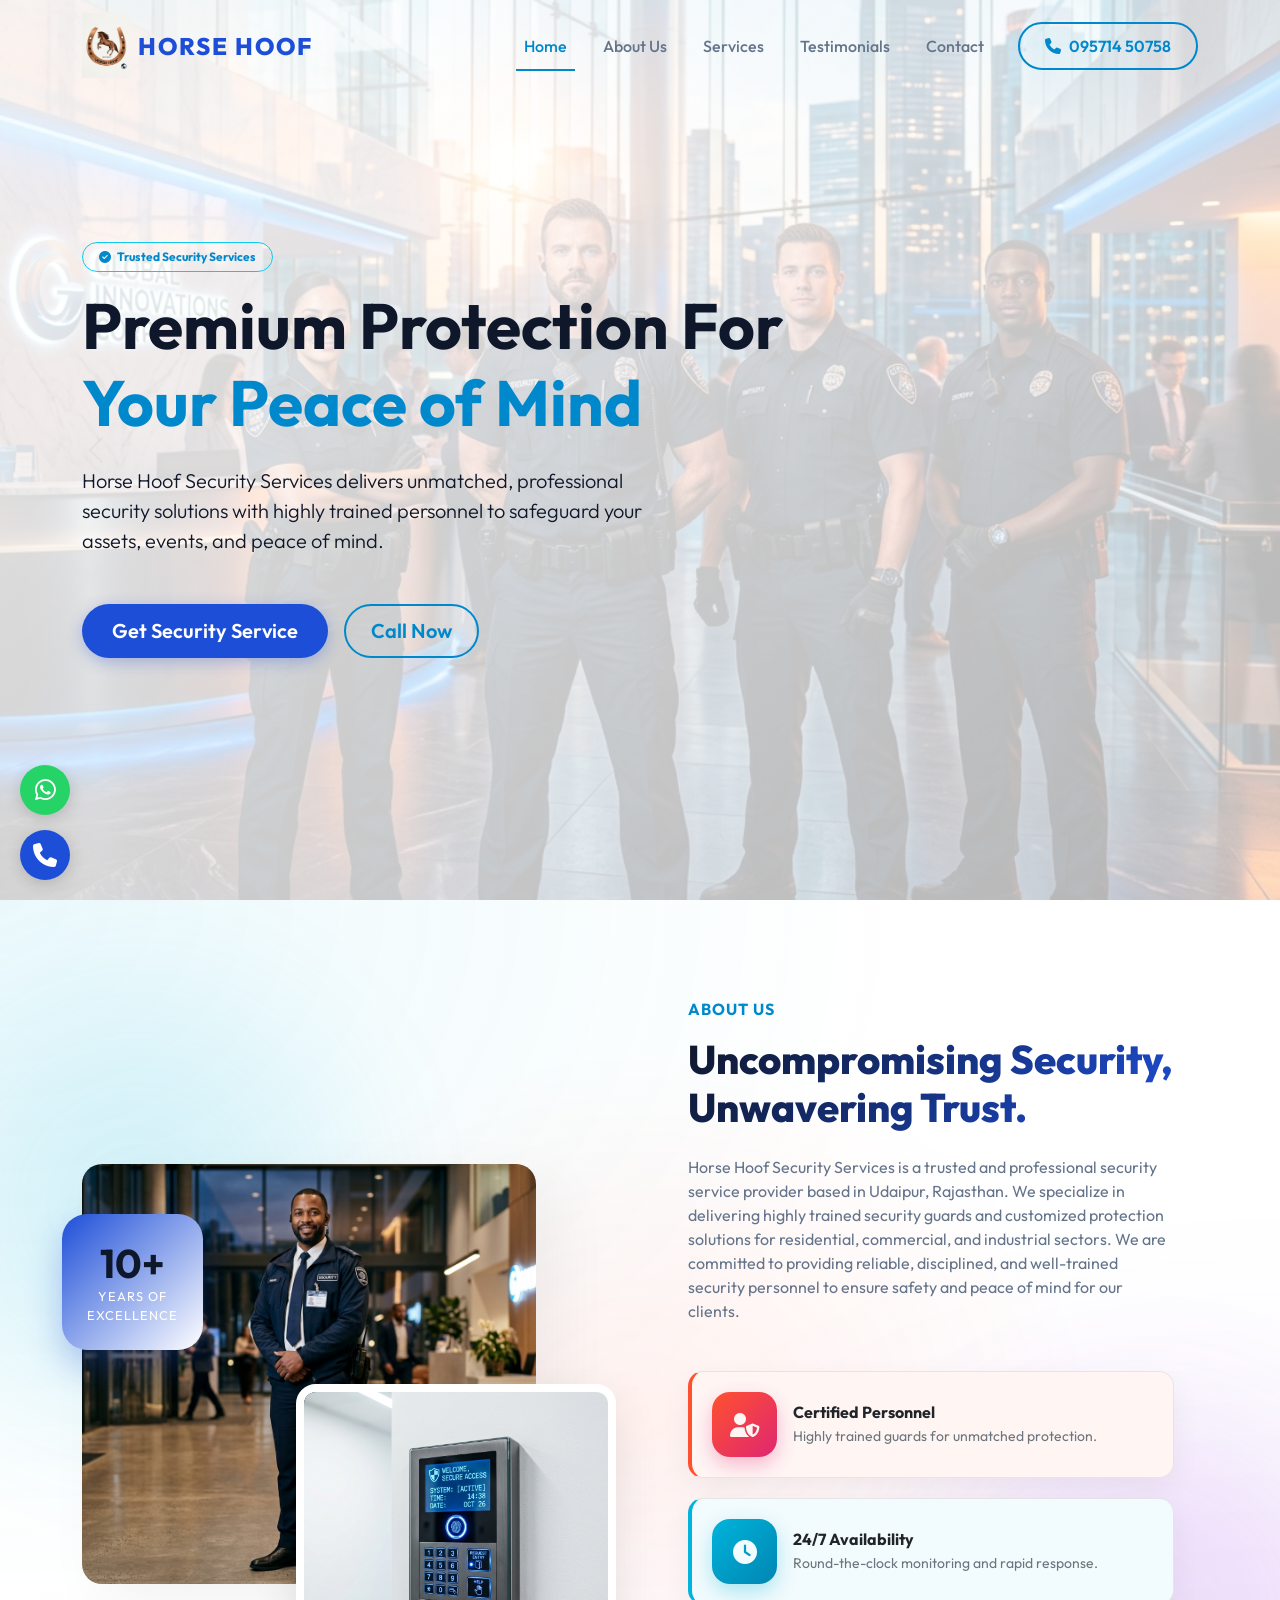
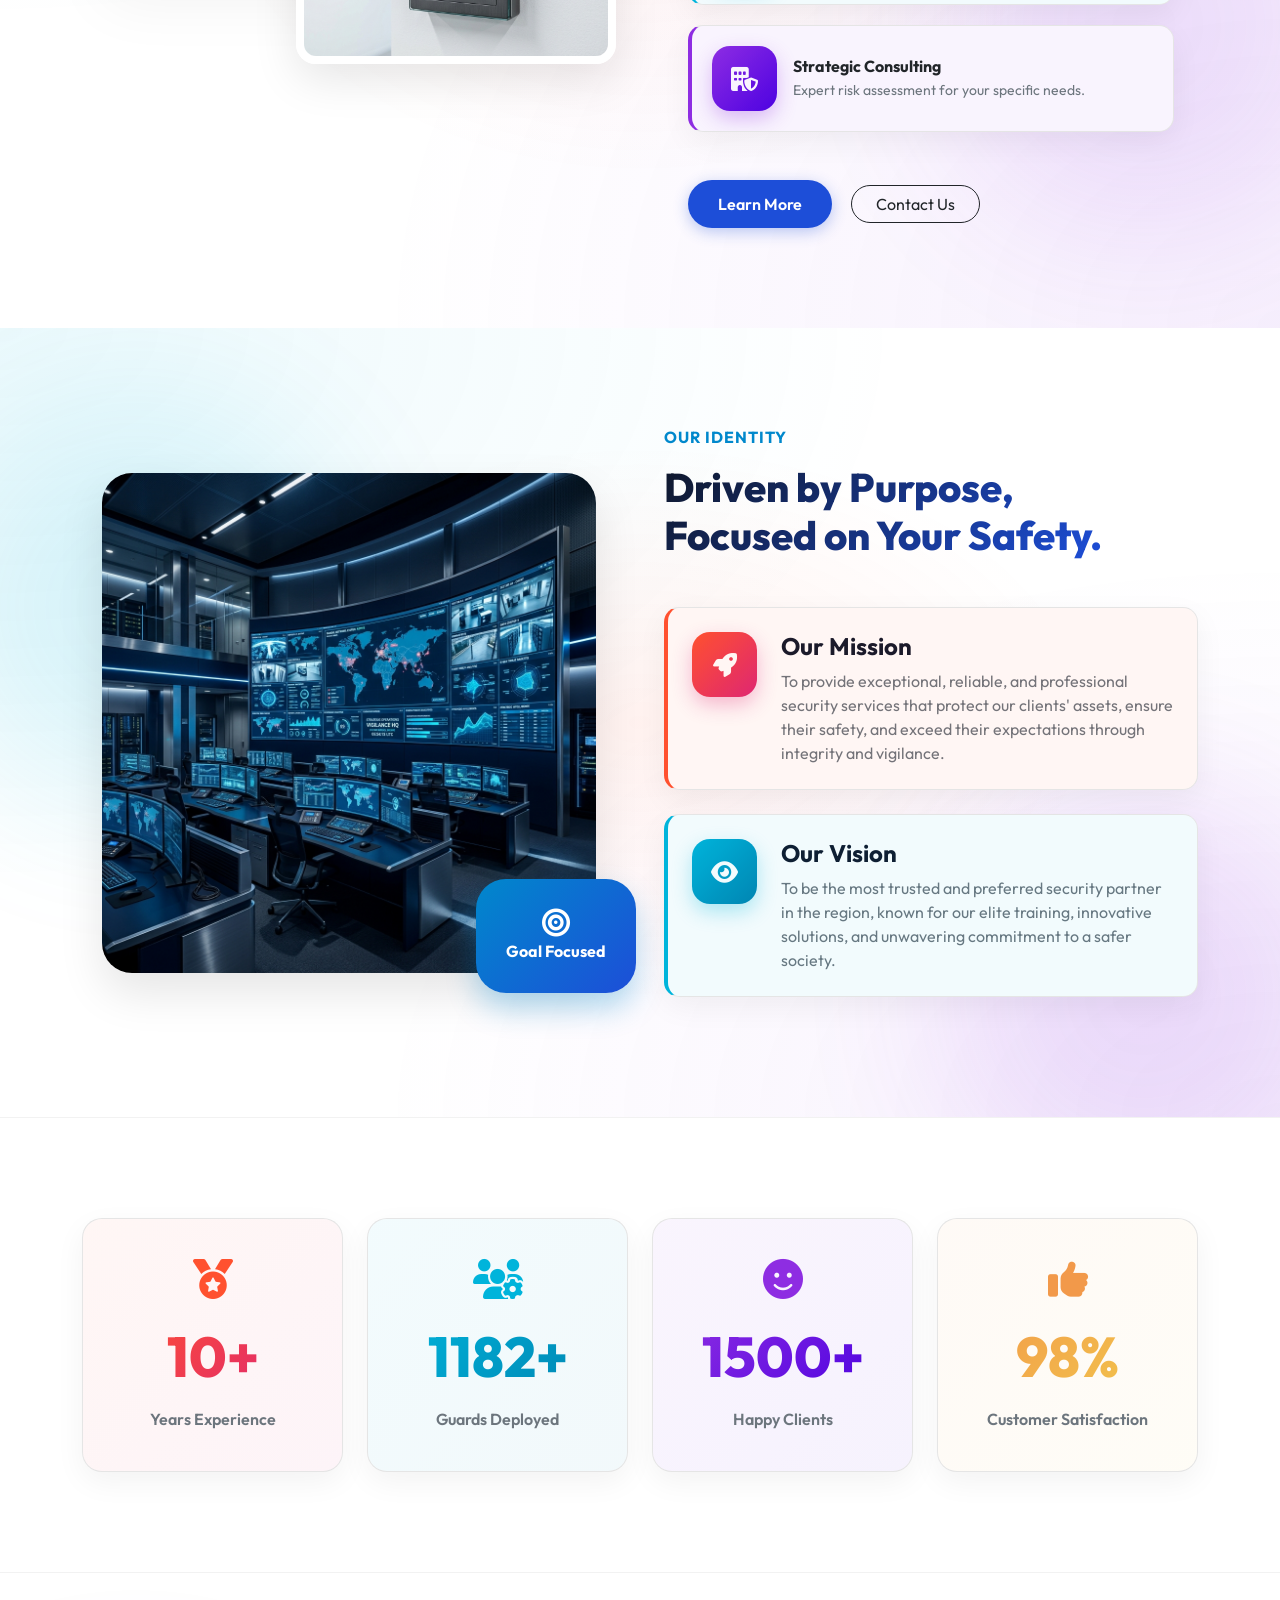
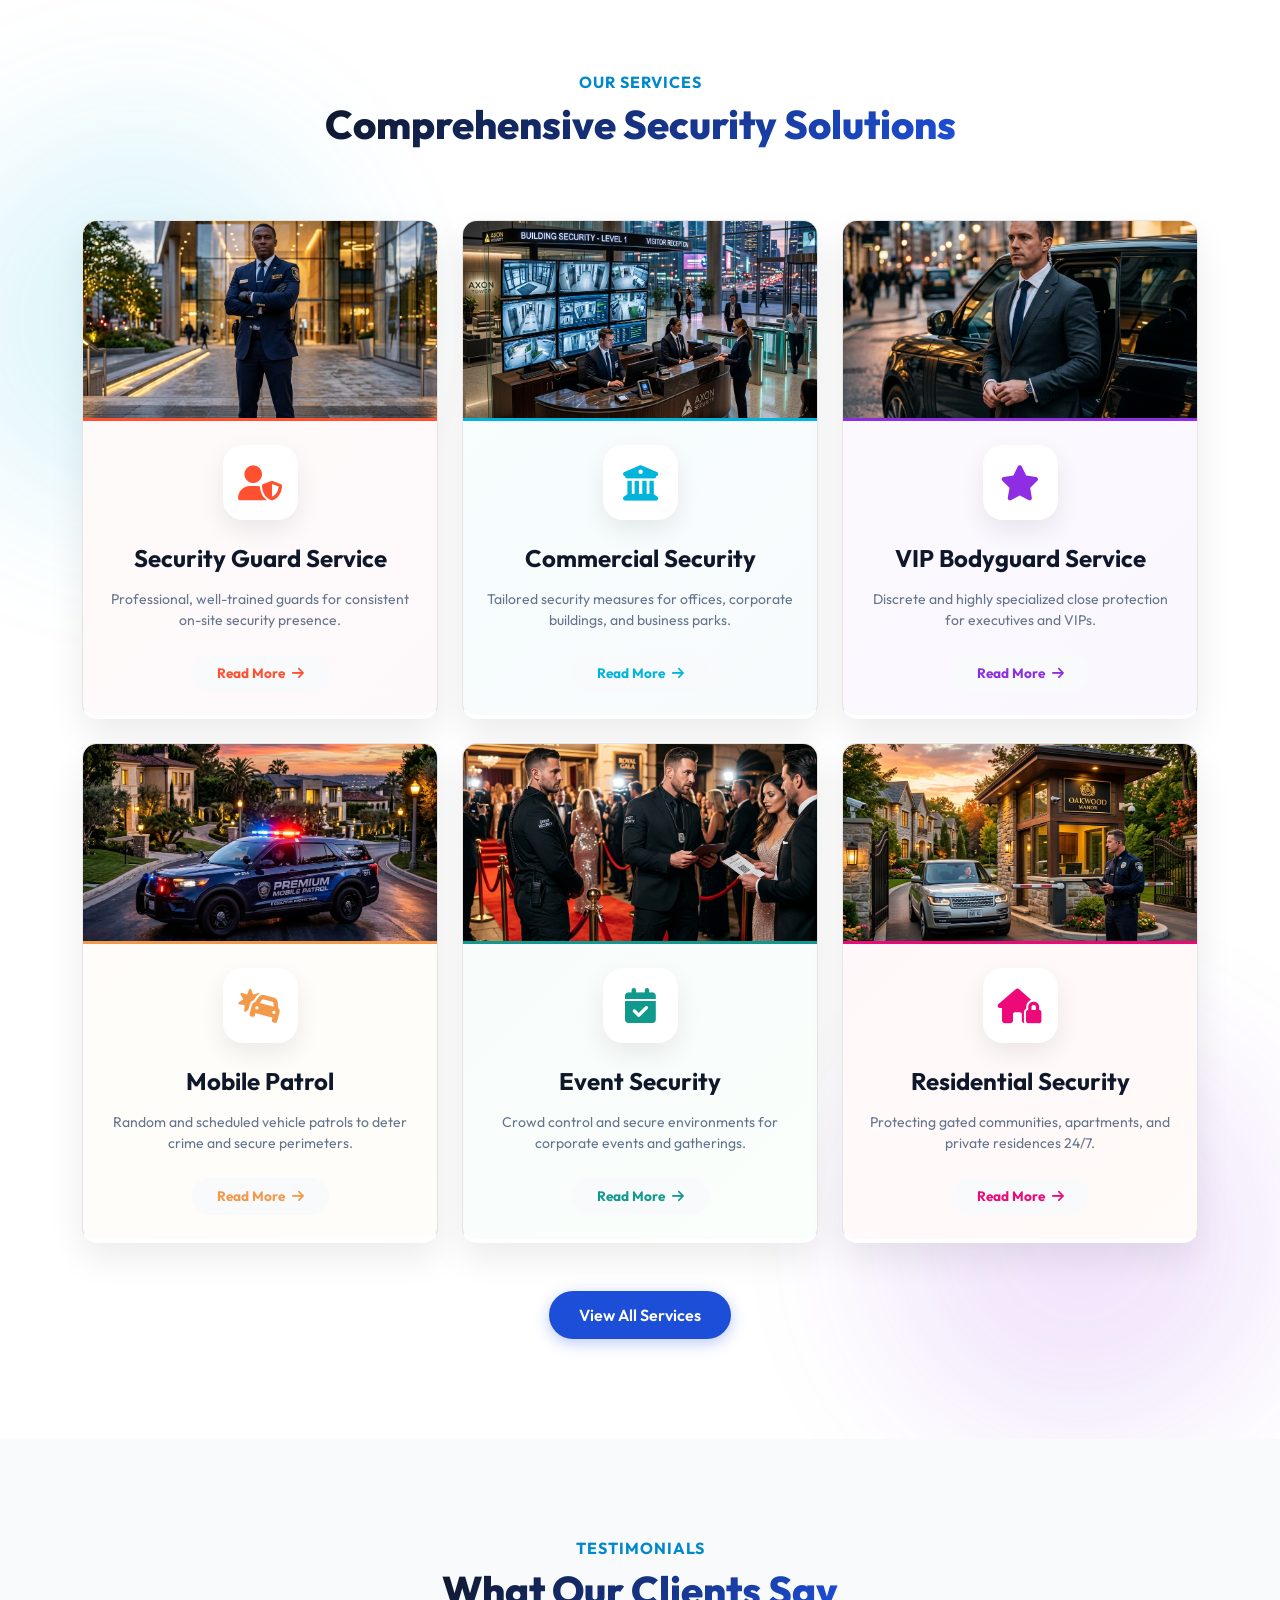
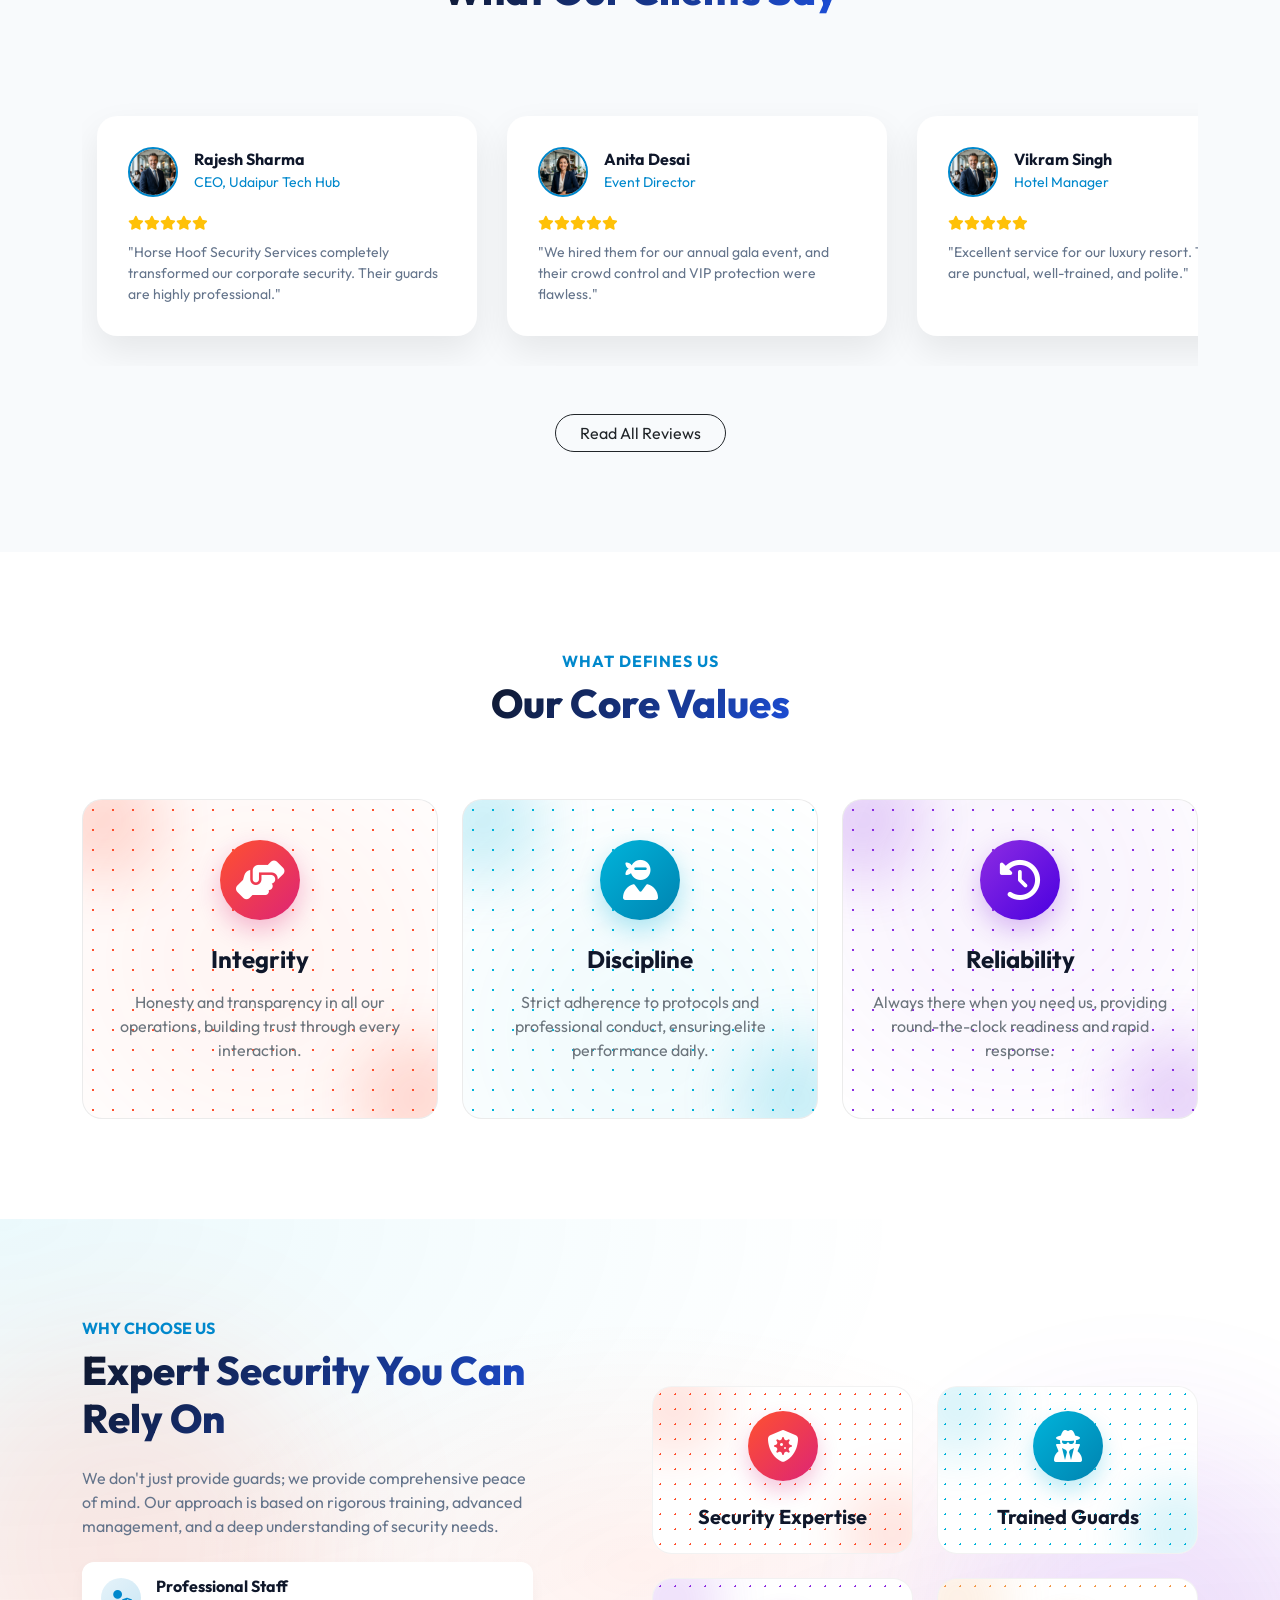
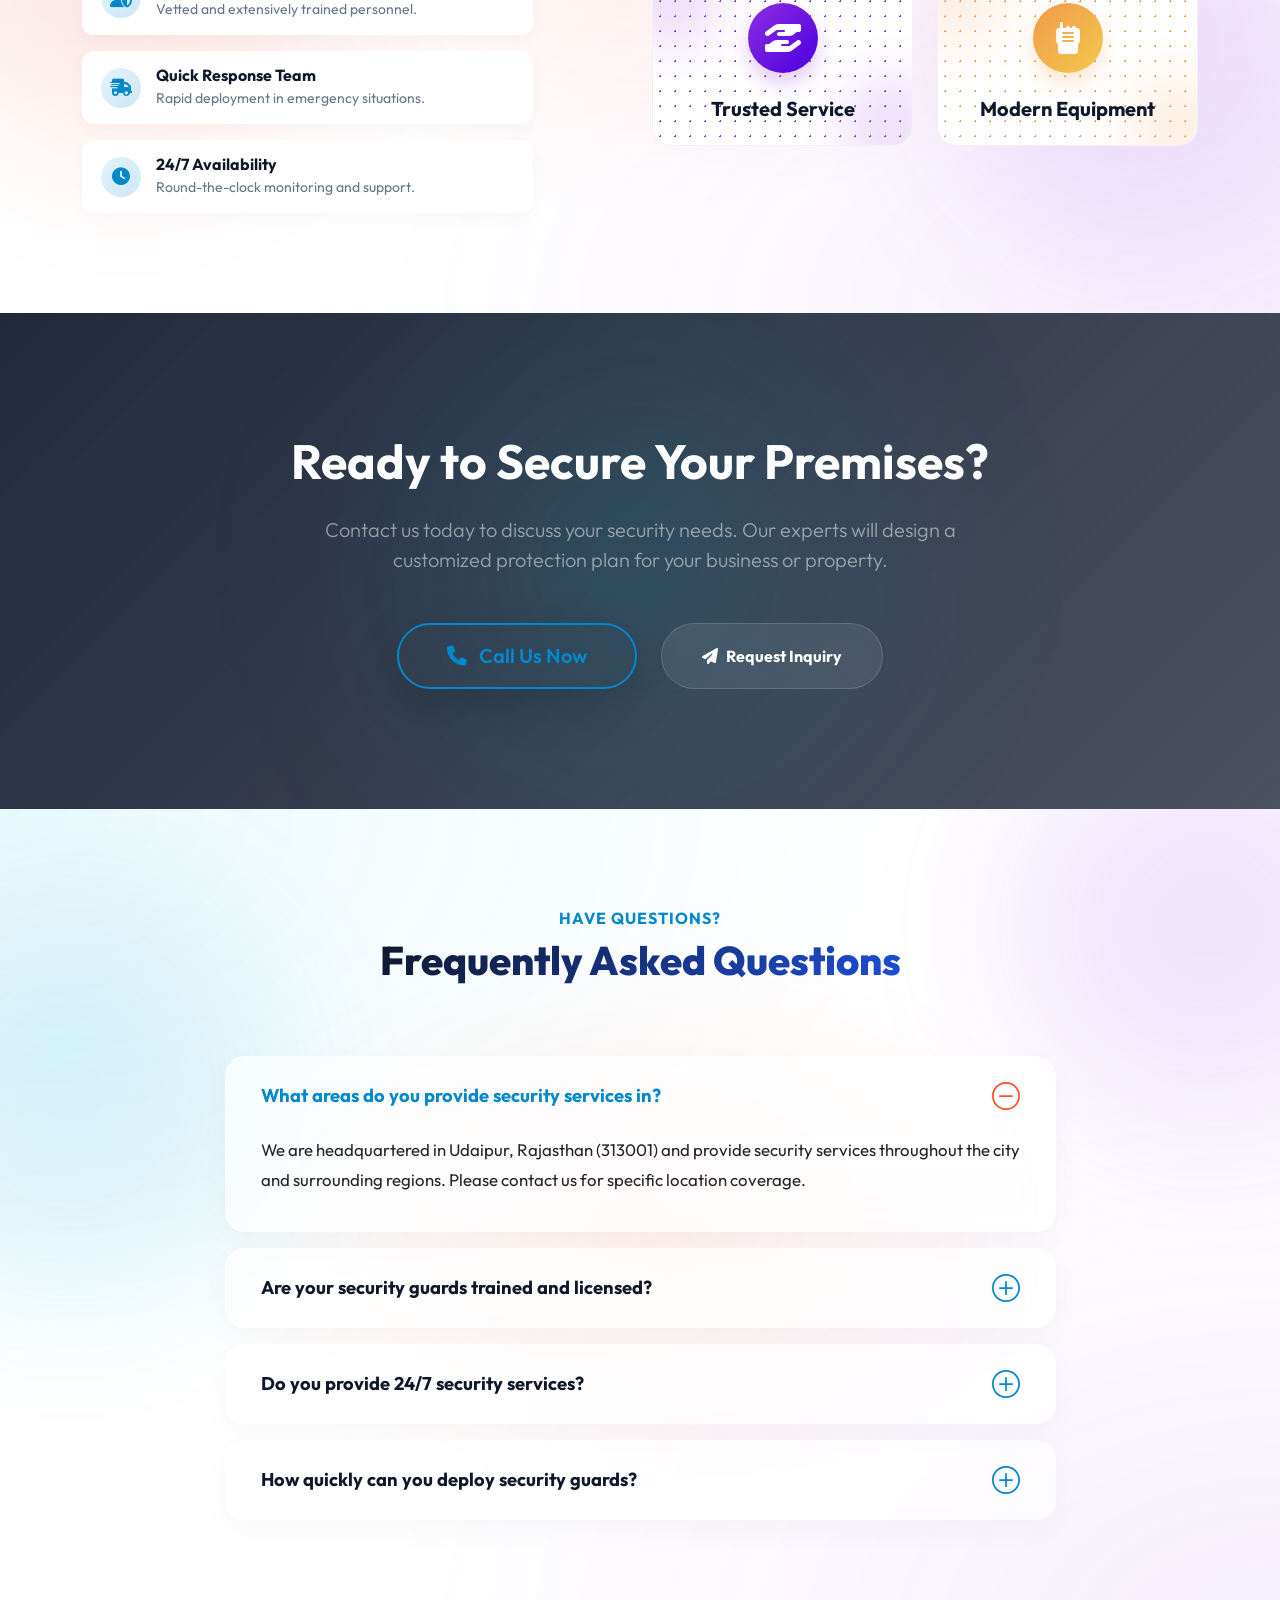
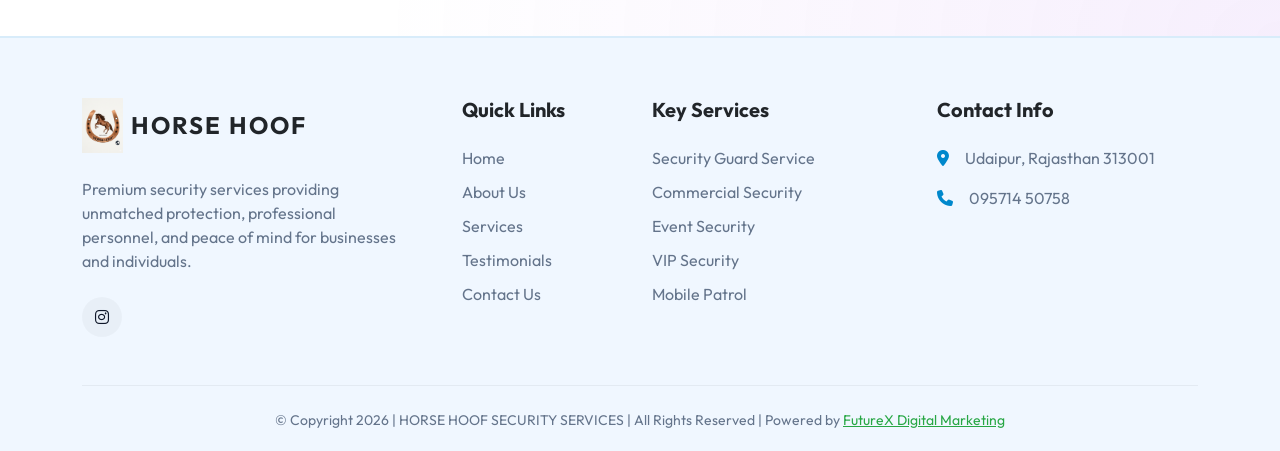
==== commit c903dc05: "updated files" ====
--- a/index.html
+++ b/index.html
@@ -63,13 +63,13 @@
         <div id="heroCarousel" class="carousel slide carousel-fade position-absolute top-0 start-0 w-100 h-100" data-bs-ride="carousel" style="z-index: 0;">
             <div class="carousel-inner w-100 h-100">
                 <div class="carousel-item active w-100 h-100">
-                    <img src="assets/images/hero_slider_1.png" class="d-block w-100 h-100" style="object-fit: cover;" alt="CCTV Security">
+                    <img src="assets/images/hero_slider_1.png" class="d-block w-100 h-100" style="object-fit: cover;" alt="Professional Security Personnel">
                 </div>
                 <div class="carousel-item w-100 h-100">
-                    <img src="assets/images/hero_slider_2.png" class="d-block w-100 h-100" style="object-fit: cover;" alt="Bank Vault Security">
+                    <img src="assets/images/hero_slider_2.png" class="d-block w-100 h-100" style="object-fit: cover;" alt="Elite Patrolling Guards">
                 </div>
                 <div class="carousel-item w-100 h-100">
-                    <img src="assets/images/hero_slider_3.png" class="d-block w-100 h-100" style="object-fit: cover;" alt="Security Patrol Vehicles">
+                    <img src="assets/images/hero_slider_3.png" class="d-block w-100 h-100" style="object-fit: cover;" alt="VIP Protection Services">
                 </div>
             </div>
             <!-- Slider Controls -->
